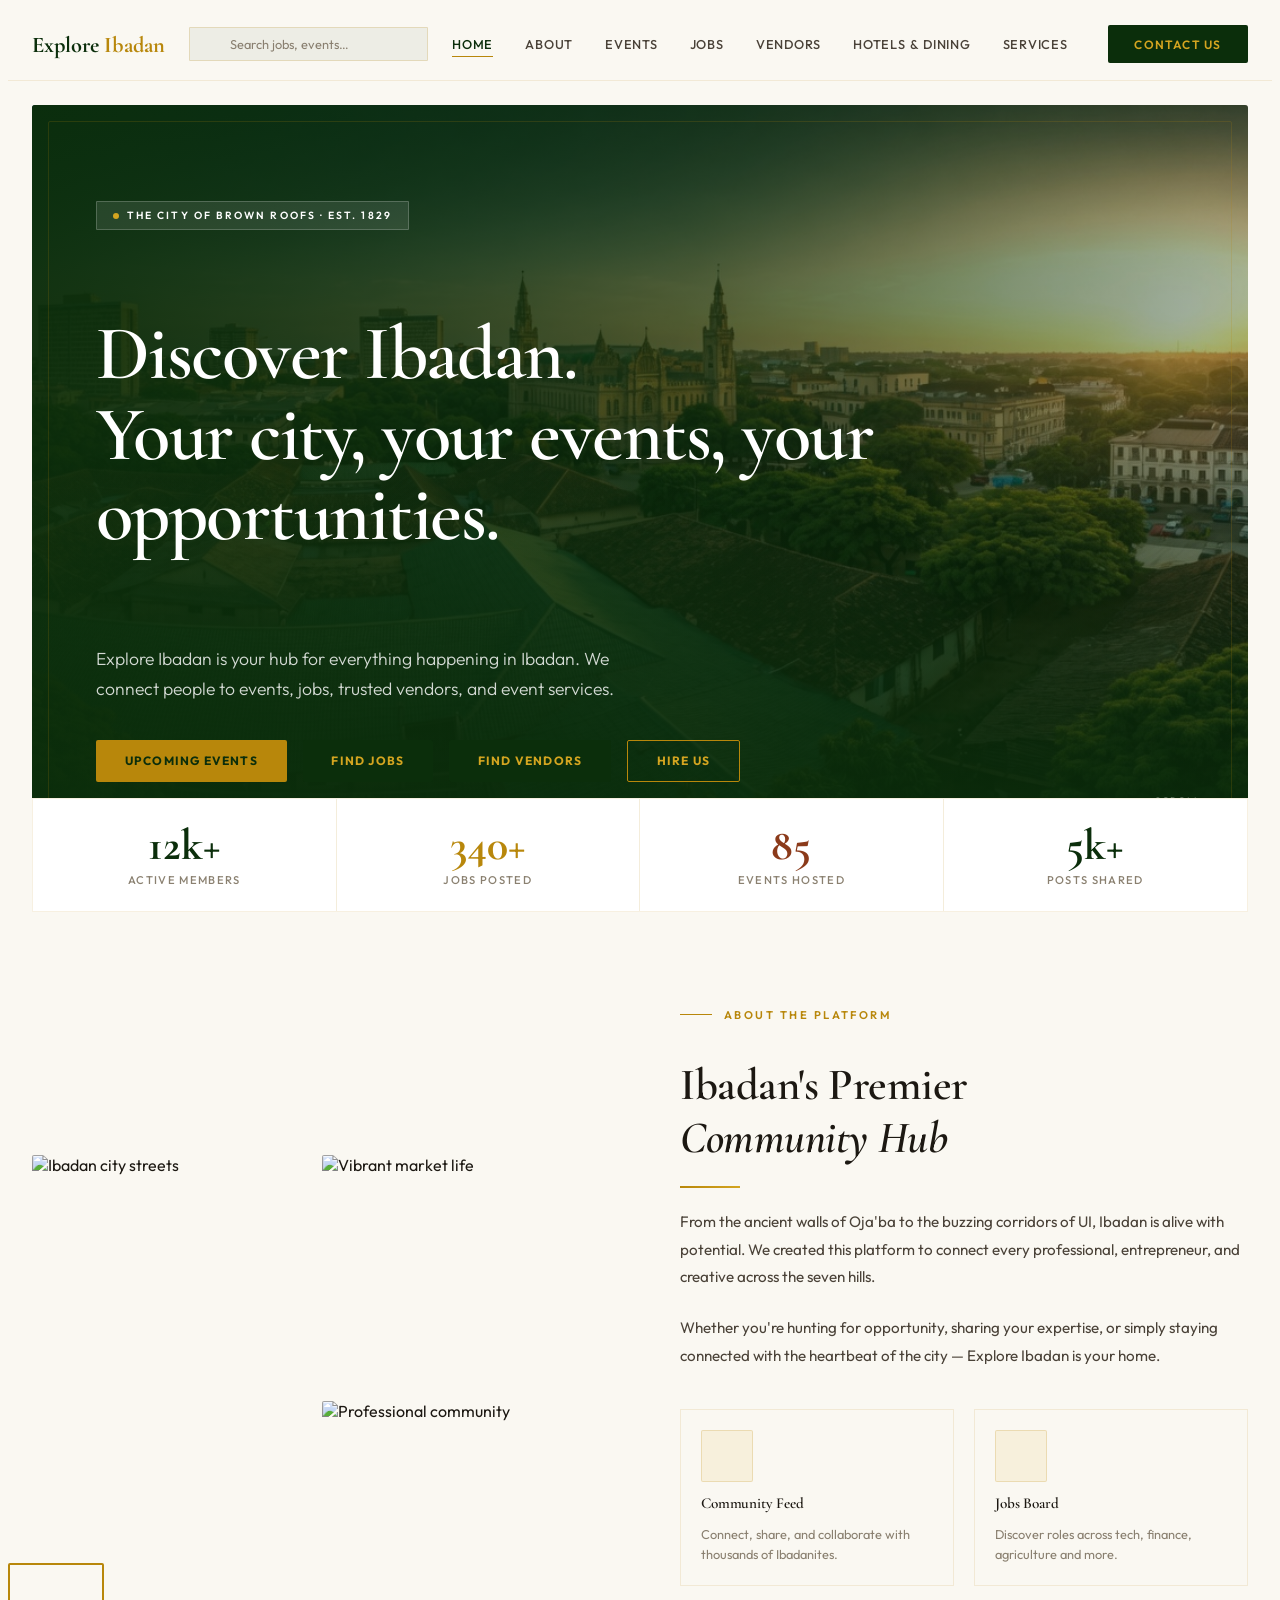
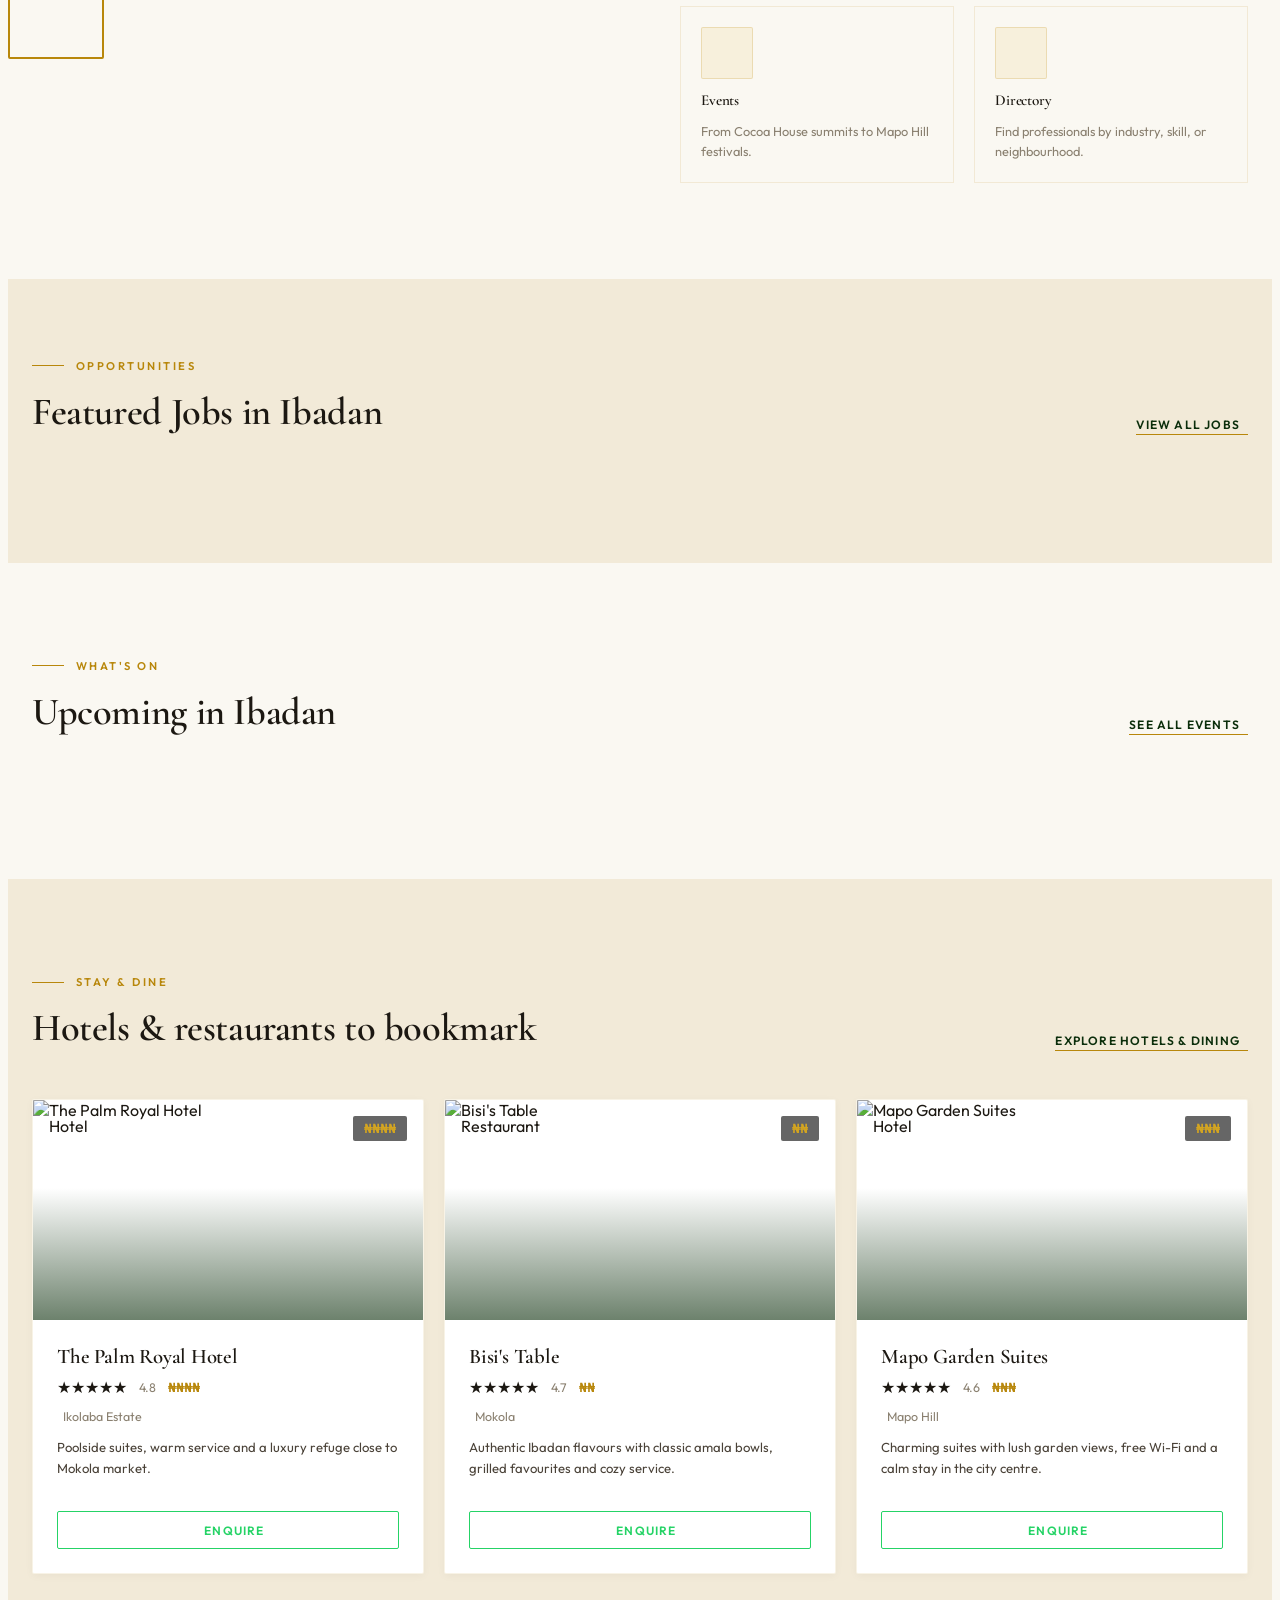
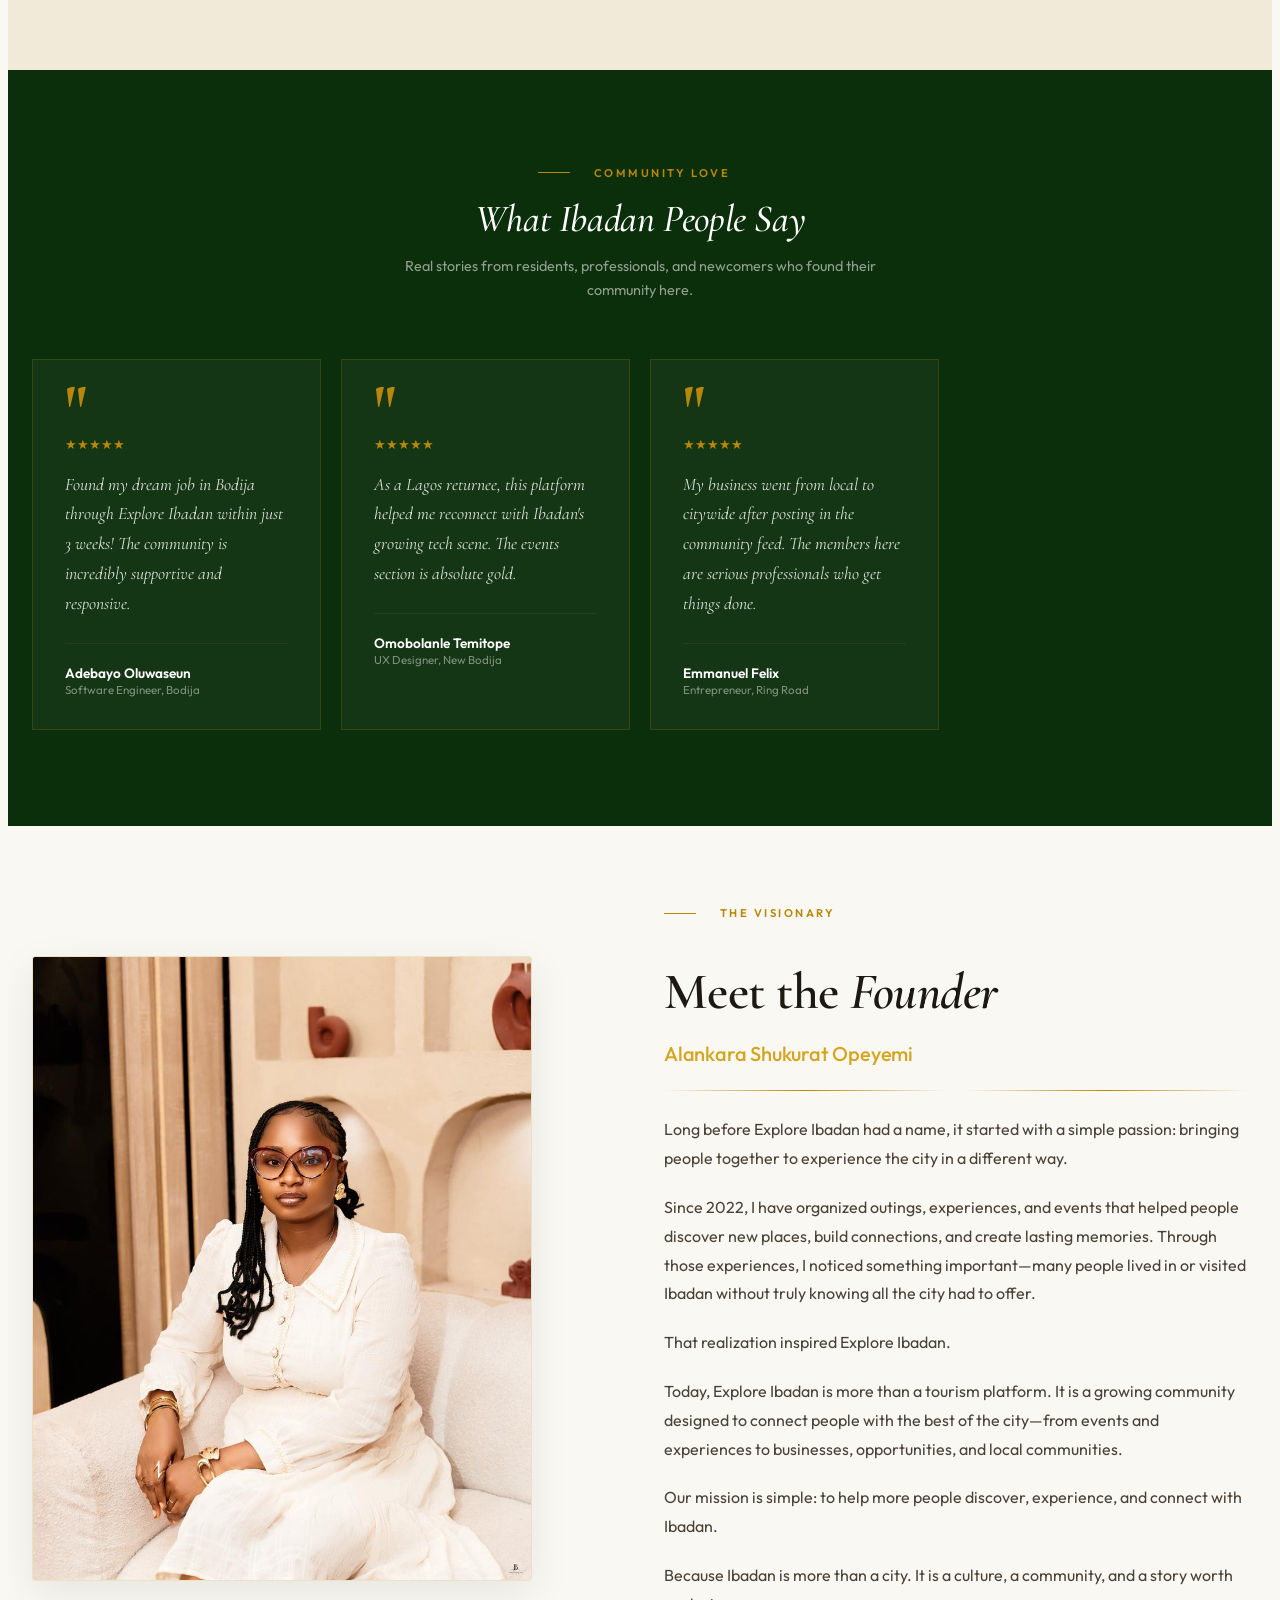
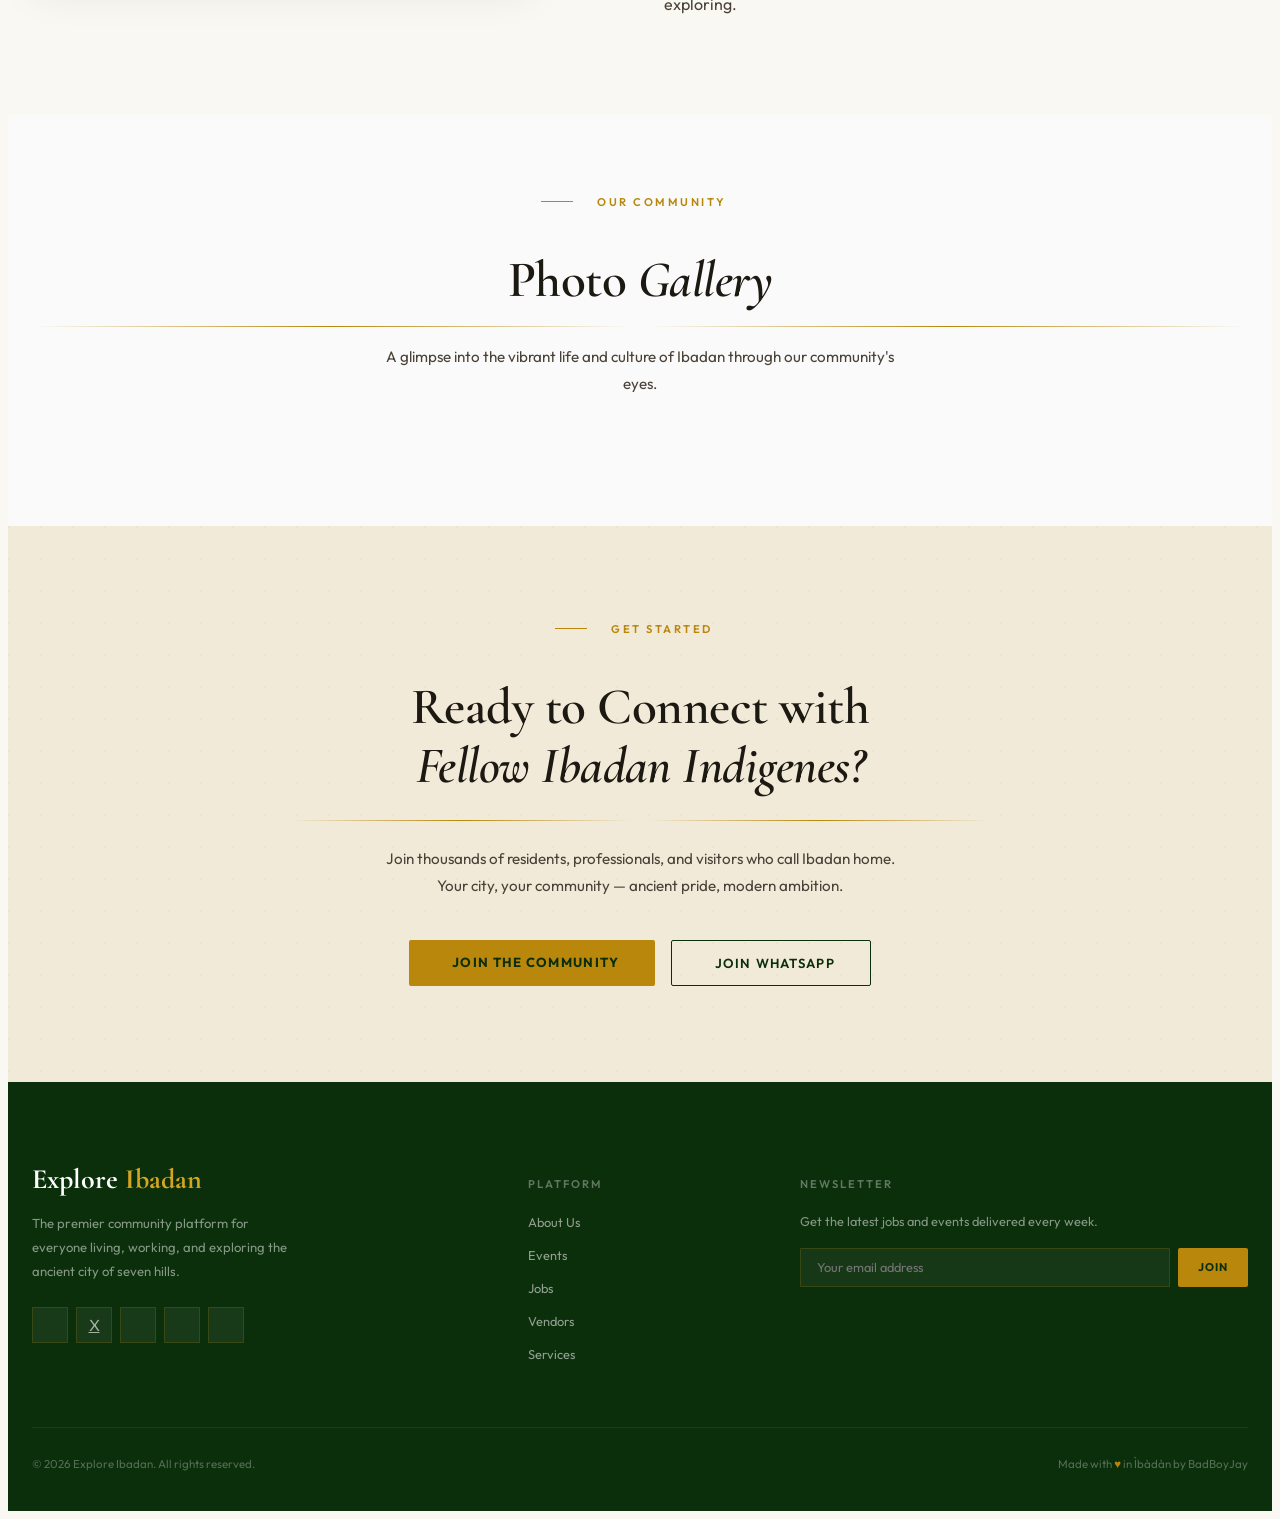
==== index.html @ 7aff21f7 "re" ====
<!DOCTYPE html>
<html lang="en">
<head>
<meta charset="utf-8"/>
<meta content="width=device-width, initial-scale=1.0" name="viewport"/>
<title>Explore Ibadan | Discover. Connect. Grow.</title>
<meta name="description" content="The premier community platform for everyone living, working, and exploring the ancient city of Ibadan.">
<meta name="theme-color" content="#0B2E0B">

<!-- Performance: DNS Prefetch & Preconnect -->
<link rel="preconnect" href="https://fonts.googleapis.com">
<link rel="preconnect" href="https://fonts.gstatic.com" crossorigin>
<link rel="dns-prefetch" href="https://images.unsplash.com">
<link rel="dns-prefetch" href="https://code.iconify.design">
<link rel="preconnect" href="https://uaokmfmvzxolvvigjjol.supabase.co">

<!-- Fonts: Optimized loading with font-display=swap -->
<link href="https://fonts.googleapis.com/css2?family=Cormorant+Garamond:ital,wght@0,300;0,400;0,500;0,600;0,700;1,300;1,400;1,500&family=Outfit:wght@300;400;500;600;700&display=swap" rel="stylesheet">

<!-- Iconify: Async loading for better performance -->
<script async src="https://code.iconify.design/3/3.1.0/iconify.min.js"></script>
<!-- Supabase + frontend scripts moved to end of body for proper loading -->

<style>
:root {
  --forest:        #0B2E0B;
  --forest-mid:    #1A5C1A;
  --forest-light:  #2D8A2D;
  --gold:          #B8870B;
  --gold-bright:   #D4A520;
  --gold-pale:     #F7F0DC;
  --ivory:         #FAF8F2;
  --parchment:     #F2EAD8;
  --charcoal:      #1C1812;
  --mid:           #4A4238;
  --muted:         #8A8070;
  --terra:         #8B3A1A;
  --terra-light:   #B44E24;
}

*, *::before, *::after { box-sizing: border-box; }
html { scroll-behavior: smooth; }

body {
  font-family: 'Outfit', sans-serif;
  background: var(--ivory);
  color: var(--charcoal);
  overflow-x: hidden;
  -webkit-font-smoothing: antialiased;
}

h1,h2,h3,h4,h5 {
  font-family: 'Cormorant Garamond', serif;
  letter-spacing: -0.01em;
}

/* ── OPTIMIZED STYLES FOR PERFORMANCE ── */
body {
  -webkit-backface-visibility: hidden;
  will-change: auto;
}

/* ── NAV ── */
#site-header {
  position: sticky;
  top: 0;
  z-index: 200;
  transition: background 0.3s ease-out, box-shadow 0.3s ease-out;
  background: rgba(250,248,242,0.92);
  backdrop-filter: blur(10px);
  border-bottom: 1px solid rgba(184,135,11,0.12);
}
#site-header.scrolled {
  background: rgba(11,46,11,0.97);
  box-shadow: 0 2px 40px rgba(0,0,0,0.25);
}
#site-header.scrolled .logo-text { color: #fff; }
#site-header.scrolled .logo-accent { color: var(--gold-bright); }
#site-header.scrolled .nav-a { color: rgba(255,255,255,0.75); }
#site-header.scrolled .nav-a:hover,
#site-header.scrolled .nav-a.active { color: var(--gold-bright); }
#site-header.scrolled .nav-a::after { background: var(--gold-bright); }
#site-header.scrolled .search-input { background: rgba(255,255,255,0.08); border-color: rgba(255,255,255,0.15); color: #fff; }
#site-header.scrolled .search-input::placeholder { color: rgba(255,255,255,0.4); }

.nav-a {
  position: relative;
  font-size: 0.8rem;
  font-weight: 500;
  letter-spacing: 0.06em;
  text-transform: uppercase;
  color: var(--mid);
  text-decoration: none;
  transition: color 0.3s;
}
.nav-a::after {
  content: '';
  position: absolute;
  bottom: -5px; left: 50%;
  width: 0; height: 1.5px;
  background: var(--gold);
  transition: width 0.3s, left 0.3s;
}
.nav-a:hover::after, .nav-a.active::after { width: 100%; left: 0; }
.nav-a:hover, .nav-a.active { color: var(--forest); }
.logo-text { font-family: 'Cormorant Garamond', serif; font-weight: 700; color: var(--forest); font-size: 1.4rem; text-decoration: none; }
.logo-accent { color: var(--gold); }

.btn-primary {
  display: inline-flex; align-items: center; gap: 0.5rem;
  background: var(--forest);
  color: var(--gold-bright);
  font-family: 'Outfit', sans-serif;
  font-size: 0.75rem; font-weight: 600;
  letter-spacing: 0.1em; text-transform: uppercase;
  padding: 0.65rem 1.6rem;
  border-radius: 2px;
  border: 1px solid transparent;
  text-decoration: none;
  transition: all 0.3s;
}
.btn-primary:hover { background: var(--gold); color: var(--forest); }

.btn-ghost {
  display: inline-flex; align-items: center; gap: 0.5rem;
  background: transparent;
  color: var(--forest);
  font-family: 'Outfit', sans-serif;
  font-size: 0.75rem; font-weight: 600;
  letter-spacing: 0.1em; text-transform: uppercase;
  padding: 0.65rem 1.6rem;
  border-radius: 2px;
  border: 1px solid var(--forest);
  text-decoration: none;
  transition: all 0.3s;
}
.btn-ghost:hover { background: var(--forest); color: var(--gold-bright); }

.btn-gold {
  display: inline-flex; align-items: center; gap: 0.5rem;
  background: var(--gold);
  color: var(--forest);
  font-family: 'Outfit', sans-serif;
  font-size: 0.75rem; font-weight: 700;
  letter-spacing: 0.1em; text-transform: uppercase;
  padding: 0.7rem 1.8rem;
  border-radius: 2px;
  border: none;
  text-decoration: none;
  transition: all 0.3s; line-height: 1.5;}
.btn-gold:hover { background: var(--gold-bright); transform: translateY(-1px); }

/* ── REVEAL - OPTIMIZED FOR GPU ACCELERATION ── */
.reveal {
  opacity: 0;
  transform: translate(0, 24px);
  transition: opacity 0.6s cubic-bezier(0.22,1,0.36,1), transform 0.6s cubic-bezier(0.22,1,0.36,1);
  will-change: opacity, transform;
}
.reveal.active { 
  opacity: 1; 
  transform: translate(0, 0); 
  will-change: auto;
}
.reveal-delay-1 { transition-delay: 0.05s; }
.reveal-delay-2 { transition-delay: 0.1s; }
.reveal-delay-3 { transition-delay: 0.15s; }
.reveal-delay-4 { transition-delay: 0.2s; }

/* ── EYEBROW ── */
.eyebrow {
  font-family: 'Outfit', sans-serif;
  font-size: 0.7rem;
  font-weight: 600;
  letter-spacing: 0.22em;
  text-transform: uppercase;
  color: var(--gold);
  display: flex; align-items: center; gap: 0.75rem;
}
.eyebrow::before {
  content: '';
  display: inline-block;
  width: 2rem; height: 1px;
  background: var(--gold);
}

/* ── GOLD RULE ── */
.gold-rule {
  display: flex; align-items: center; gap: 1rem;
  margin: 1.5rem 0;
}
.gold-rule::before, .gold-rule::after {
  content: ''; flex: 1; height: 1px;
  background: linear-gradient(to right, transparent, var(--gold), transparent);
}

/* ── SECTION DIVIDER ── */
.section-divider {
  width: 60px; height: 2px;
  background: linear-gradient(to right, var(--gold), var(--gold-bright));
  margin: 1.25rem 0;
}

/* ── CARDS - OPTIMIZED ── */
.card {
  background: #fff;
  border: 1px solid rgba(184,135,11,0.1);
  border-radius: 2px;
  overflow: hidden;
  transition: box-shadow 0.3s ease-out, border-color 0.3s ease-out;
  box-shadow: 0 2px 8px rgba(0,0,0,0.04);
  will-change: box-shadow, border-color;
}
.card:hover {
  box-shadow: 0 12px 32px rgba(0,0,0,0.08);
  border-color: var(--gold);
}
.card:hover .card-img img { transform: scale(1.04); }

.card-img { overflow: hidden; }
.card-img img { 
  transition: transform 0.4s cubic-bezier(0.22,1,0.36,1);
  will-change: transform;
}

/* ── STAT PILL ── */
.stat-pill {
  display: flex; flex-direction: column; align-items: center;
  padding: 1.5rem 2rem;
  border-right: 1px solid rgba(184,135,11,0.15);
}
.stat-pill:last-child { border-right: none; }
.stat-number {
  font-family: 'Cormorant Garamond', serif;
  font-size: 2.75rem; font-weight: 700;
  color: var(--forest);
  line-height: 1;
}
.stat-label {
  font-size: 0.7rem; font-weight: 500;
  letter-spacing: 0.12em; text-transform: uppercase;
  color: var(--muted);
  margin-top: 0.35rem;
}

/* ── HERO ── */
.hero-badge {
  display: inline-flex; align-items: center; gap: 0.5rem;
  background: rgba(255,255,255,0.1);
  backdrop-filter: blur(12px);
  border: 1px solid rgba(255,255,255,0.2);
  padding: 0.45rem 1rem;
  border-radius: 1px;
  font-size: 0.65rem;
  font-weight: 600;
  letter-spacing: 0.2em;
  text-transform: uppercase;
  color: #fff;
}

/* ── HERO TITLE - OPTIMIZED ── */
@keyframes heroIn {
  from { opacity: 0; transform: translate(0, 16px); }
  to { opacity: 1; transform: translate(0, 0); }
}
.hero-title {
  font-family: 'Cormorant Garamond', serif;
  font-size: clamp(2.2rem, 6vw, 6.5rem);
  font-weight: 600;
  color: #fff;
  line-height: 1.05;
  letter-spacing: -0.02em;
  animation: heroIn 0.7s cubic-bezier(0.22,1,0.36,1) 0.2s both;
  will-change: opacity, transform;
}
.hero-sub {
  font-family: 'Outfit', sans-serif;
  font-size: clamp(0.9rem, 1.8vw, 1.1rem);
  color: rgba(255,255,255,0.82);
  line-height: 1.7;
  font-weight: 300;
  max-width: 520px;
  animation: heroIn 0.7s cubic-bezier(0.22,1,0.36,1) 0.35s both;
  will-change: opacity, transform;
}

/* ── NAV SCROLL INDICATOR ── */
@keyframes scrollBounce {
  0%, 100% { transform: translateY(0); opacity: 1; }
  50% { transform: translateY(6px); opacity: 0.5; }
}
.scroll-cue { animation: scrollBounce 2s ease-in-out infinite; }

/* ── MOBILE NAV ── */
.mobile-nav-bar {
  position: fixed; bottom: 0; left: 0; right: 0;
  background: rgba(11,46,11,0.97);
  backdrop-filter: blur(20px);
  border-top: 1px solid rgba(184,135,11,0.2);
  z-index: 200;
  display: flex;
  justify-content: space-around;
  padding: 0.6rem 0.5rem;
  padding-bottom: calc(0.6rem + env(safe-area-inset-bottom));
}
.mobile-nav-item {
  display: flex; flex-direction: column; align-items: center; gap: 2px;
  color: rgba(255,255,255,0.5);
  font-size: 0.6rem; font-weight: 500;
  letter-spacing: 0.05em;
  text-transform: uppercase;
  text-decoration: none;
  transition: color 0.2s;
  min-width: 48px;
}
.mobile-nav-item.active, .mobile-nav-item:hover { color: var(--gold-bright); }
.mobile-nav-item .iconify { font-size: 1.3rem; }

/* ── FEATURE GRID ── */
.feature-icon-wrap {
  width: 52px; height: 52px;
  background: var(--gold-pale);
  border: 1px solid rgba(184,135,11,0.2);
  border-radius: 2px;
  display: flex; align-items: center; justify-content: center;
  color: var(--gold);
  font-size: 1.4rem;
  transition: all 0.3s;
}
.feature-card:hover .feature-icon-wrap {
  background: var(--forest);
  color: var(--gold-bright);
  border-color: var(--forest);
}

/* ── TESTIMONIAL ── */
.testimonial-quote {
  font-family: 'Cormorant Garamond', serif;
  font-size: 4.5rem; line-height: 0.5;
  color: var(--gold);
  margin-bottom: 0.5rem;
  font-weight: 700;
  display: block;
}

/* ── JOB TAG ── */
.job-tag {
  font-size: 0.65rem; font-weight: 600;
  letter-spacing: 0.1em; text-transform: uppercase;
  padding: 0.25rem 0.7rem;
  border: 1px solid rgba(184,135,11,0.3);
  border-radius: 1px;
  color: var(--gold);
  background: var(--gold-pale);
}

/* ── CTA SECTION ── */
.cta-pattern {
  background-image:
    radial-gradient(circle at 1px 1px, rgba(212,165,32,0.15) 1px, transparent 0);
  background-size: 32px 32px;
}

/* ── FOOTER ── */
.footer-bg { background: var(--forest); }
.footer-link { color: rgba(255,255,255,0.55); font-size: 0.8rem; text-decoration: none; transition: color 0.2s; }
.footer-link:hover { color: var(--gold-bright); }

/* ── EVENT DATE BOX ── */
.event-date-box {
  position: absolute; top: 0.75rem; left: 0.75rem;
  background: var(--forest);
  color: #fff;
  padding: 0.4rem 0.75rem;
  text-align: center;
  border-radius: 1px;
  min-width: 50px;
}
.event-date-box .day {
  font-family: 'Cormorant Garamond', serif;
  font-size: 1.6rem; font-weight: 700;
  line-height: 1;
  color: var(--gold-bright);
}
.event-date-box .month {
  font-size: 0.6rem; font-weight: 600;
  letter-spacing: 0.15em; text-transform: uppercase;
  color: rgba(255,255,255,0.7);
}

/* ── HOVER OVERLAY ── */
.img-overlay {
  position: absolute; inset: 0;
  background: linear-gradient(to top, rgba(11,46,11,0.7) 0%, transparent 60%);
  opacity: 0;
  transition: opacity 0.4s;
}
.card:hover .img-overlay { opacity: 1; }

/* ── MOBILE MENU ── */
/* ── MOBILE MENU - OPTIMIZED ── */
#mobile-menu {
  position: fixed;
  top: 0;
  left: 0;
  width: 100%;
  height: 100%;
  min-height: 100vh;
  background: var(--forest);
  z-index: 300;
  transform: translateX(-100%);
  transition: transform 0.4s cubic-bezier(0.22, 1, 0.36, 1);
  display: flex;
  flex-direction: column;
  justify-content: flex-start;
  padding: 3rem 2.5rem 6rem 2.5rem;
  box-sizing: border-box;
  overflow-y: auto;
  -webkit-overflow-scrolling: touch;
}
#mobile-menu.open { transform: translateX(0); }
.mobile-menu-link {
  font-family: 'Cormorant Garamond', serif;
  font-size: 2.5rem; font-weight: 500;
  color: rgba(255,255,255,0.75);
  text-decoration: none;
  display: block;
  padding: 0.5rem 0;
  border-bottom: 1px solid rgba(184,135,11,0.1);
  transition: color 0.2s, padding-left 0.3s; line-height: 1.5;}
.mobile-menu-link:hover, .mobile-menu-link.active { color: var(--gold-bright); padding-left: 0.75rem; }

/* ── SEARCH ── */
.search-input {
  background: rgba(11,46,11,0.05);
  border: 1px solid rgba(184,135,11,0.2);
  border-radius: 1px;
  padding: 0.5rem 1rem 0.5rem 2.5rem;
  font-size: 0.8rem;
  font-family: 'Outfit', sans-serif;
  color: var(--charcoal);
  width: 100%;
  transition: all 0.3s;
  outline: none;
}
.search-input:focus { border-color: var(--gold); box-shadow: 0 0 0 3px rgba(184,135,11,0.08); }
.search-input::placeholder { color: var(--muted); }
</style>

<style id="global-responsive-fixes">
/* GLOBAL RESPONSIVE FIXES */
img { max-width: 100%; height: auto; }

/* Hero mobile fix */
.hero-wrapper { position:relative; width:100%; min-height:clamp(600px,78vh,820px); overflow:hidden; border-radius:3px; }
.hero-content { position:relative; z-index:10; height:100%; min-height:clamp(600px,78vh,820px); display:flex; flex-direction:column; justify-content:flex-end; padding:clamp(2rem,5vw,4.5rem); padding-top:6rem; }

@media (max-width: 768px) {
  /* Hero: let it grow with content */
  .hero-wrapper { min-height: auto !important; height: auto !important; overflow: visible !important; }
  .hero-content { min-height: auto !important; height: auto !important; padding: 2rem 1.5rem 4rem !important; padding-top: 5rem !important; }
  .hero-title { font-size: clamp(2rem, 8vw, 3rem) !important; }
  .hero-sub { font-size: 0.9rem !important; margin-bottom: 1.5rem !important; }
  .hero-badge { font-size: 0.55rem !important; padding: 0.35rem 0.75rem !important; }
  .scroll-cue { display: none !important; }

  /* Fix Stats Bar */
  .stat-pill { padding: 1rem !important; }
  .stat-number { font-size: 2rem !important; }
  .reveal[style*="grid-template-columns:repeat(4,1fr)"] { grid-template-columns: 1fr 1fr !important; gap: 1rem !important; }
  /* Fix Mosaic */
  .features-grid > div > div[style*="height:480px"] { height: auto !important; }
  .features-grid { grid-template-columns: 1fr !important; gap: 2.5rem !important; }
  /* Fix Footer Grid */
  footer > div > div:first-child { grid-template-columns: 1fr !important; gap: 2rem !important; }
  footer > div > div:first-child > div { grid-column: 1 / -1 !important; }
  /* Fix Founder Bio */
  .reveal[style*="flex-wrap:wrap"] > div { min-width: 100% !important; }
  /* Fix feature cards grid */
  div[style*="grid-template-columns:1fr 1fr"] { grid-template-columns: 1fr !important; }
  /* Fix CTA buttons */
  .btn-gold, .btn-primary { font-size: 0.7rem !important; padding: 0.6rem 1.2rem !important; }
  /* Fix Hotels grid */
  #home-hr-container { grid-template-columns: 1fr !important; }
}
@media (max-width: 480px) {
  .hero-title { font-size: 1.9rem !important; line-height: 1.15 !important; }
  .reveal[style*="grid-template-columns:repeat(4,1fr)"] { grid-template-columns: 1fr !important; }
}
</style>
</head>

<body>

<!-- ═══════ MOBILE FULL-SCREEN MENU ═══════ -->
<div id="mobile-menu">
  <div style="display:flex;justify-content:space-between;align-items:center;margin-bottom:1.5rem;width:100%;">
    <span style="font-family:'Cormorant Garamond',serif;font-size:2.1rem;font-weight:700;color:#fff;line-height:1;">Explore <span style="color:var(--gold-bright)">Ibadan</span></span>
    <button id="menu-close" style="background:rgba(255,255,255,0.92);border:none;color:var(--forest);font-size:1.6rem;cursor:pointer;padding:0.15rem 0.5rem;border-radius:6px;line-height:1;display:flex;align-items:center;justify-content:center;">✕</button>
  </div>


<a href="index.html" class="mobile-menu-link active">Home</a>
  <a href="about.html" class="mobile-menu-link">About Us</a>
  <a href="events.html" class="mobile-menu-link">Events</a>
  <a href="jobs.html" class="mobile-menu-link">Jobs</a>
  <a href="vendors.html" class="mobile-menu-link">Vendors</a>
  <a href="hotels-restaurants.html" class="mobile-menu-link">Hotels & Dining</a>
  <a href="services.html" class="mobile-menu-link">Services</a>
  <a href="contact.html" class="btn-gold" style="margin-top:1.5rem;align-self:flex-start;">Contact Us</a>

</div>

<!-- ═══════ HEADER ═══════ -->
<header id="site-header">
  <div style="max-width:1280px;margin:0 auto;padding:0 1.5rem;height:72px;display:flex;align-items:center;justify-content:space-between;gap:1.5rem;">

    <!-- Logo -->
    <a href="index.html" class="logo-text" style="flex-shrink:0;">
      Explore <span class="logo-accent">Ibadan</span>
    </a>

    <!-- Search (desktop) -->
    <div style="flex:1;max-width:300px;display:none;position:relative;" class="desktop-search">
      <span class="iconify" data-icon="solar:minimalistic-magnifer-linear" style="position:absolute;left:0.75rem;top:50%;transform:translateY(-50%);color:var(--muted);font-size:0.95rem;"></span>
      <input type="text" placeholder="Search jobs, events…" class="search-input">
    </div>

    <!-- Desktop Nav -->
    <nav style="display:none;align-items:center;gap:2rem;" class="desktop-nav">
      <a href="index.html" class="nav-a active">Home</a>
      <a href="about.html" class="nav-a">About</a>
      <a href="events.html" class="nav-a">Events</a>
      <a href="jobs.html" class="nav-a">Jobs</a>
      <a href="vendors.html" class="nav-a">Vendors</a>
      <a href="hotels-restaurants.html" class="nav-a">Hotels & Dining</a>
      <a href="services.html" class="nav-a">Services</a>
      <a href="contact.html" class="btn-primary" style="margin-left:0.5rem;">Contact Us</a>
    </nav>

    <!-- Hamburger -->
    <button id="menu-open" style="background:var(--forest);border:none;color:#fff;cursor:pointer;padding:0.5rem;border-radius:4px;" class="hamburger-btn">
      <span class="iconify" data-icon="solar:hamburger-menu-linear" style="font-size:1.6rem;"></span>
    </button>
  </div>
</header>

<!-- ═══════ MAIN ═══════ -->
<main style="padding-bottom:5rem;">

<!-- ── HERO ── -->
<section style="padding:1.5rem 1.5rem 0;max-width:1280px;margin:0 auto;">
  <div class="hero-wrapper" style="position:relative;width:100%;min-height:clamp(600px,78vh,820px);height:auto;overflow:hidden;border-radius:3px;">
    <!-- BG Image: Optimized for performance -->
    <img src="./new%20hero.jpg"
         alt="Ibadan cityscape aerial view from Mapo Hall"
         style="position:absolute;inset:0;width:100%;height:100%;object-fit:cover;object-position:center;"
         loading="eager"
         decoding="async"
         fetchpriority="high">
    <!-- Cinematic overlays -->
    <div style="position:absolute;inset:0;background:linear-gradient(105deg,rgba(11,46,11,0.96) 0%,rgba(11,46,11,0.72) 50%,rgba(11,46,11,0.25) 100%);"></div>
    <div style="position:absolute;inset:0;background:linear-gradient(to top,rgba(11,46,11,0.9) 0%,transparent 55%);"></div>

    <!-- Gold frame accent -->
    <div style="position:absolute;inset:1rem;border:1px solid rgba(184,135,11,0.18);pointer-events:none;border-radius:2px;"></div>

    <!-- Hero Content -->
    <div class="hero-content" style="position:relative;z-index:10;height:100%;min-height:clamp(600px,78vh,820px);display:flex;flex-direction:column;justify-content:flex-end;padding:clamp(2rem,5vw,4.5rem);padding-top:6rem;">
      <!-- Badge -->
      <div style="margin-bottom:1.25rem;animation:heroIn 0.9s cubic-bezier(0.22,1,0.36,1) 0.1s both;">
        <span class="hero-badge">
          <span style="width:6px;height:6px;border-radius:50%;background:var(--gold-bright);animation:pulse 2s infinite;"></span>
          The City of Brown Roofs · Est. 1829
        </span>
      </div>

      <h1 class="hero-title">Discover Ibadan.<br>Your city, your events, your opportunities.</h1>

      <p class="hero-sub" style="margin:1.5rem 0 2.25rem;">
        Explore Ibadan is your hub for everything happening in Ibadan. We connect people to events, jobs, trusted vendors, and event services.
      </p>

      <div style="display:flex;gap:1rem;flex-wrap:wrap;animation:heroIn 1s cubic-bezier(0.22,1,0.36,1) 0.7s both;">
        <a href="events.html" class="btn-gold">Upcoming Events</a>
        <a href="jobs.html" class="btn-gold" style="background:var(--forest);color:var(--gold-bright);">Find Jobs</a>
        <a href="vendors.html" class="btn-gold" style="background:var(--forest);color:var(--gold-bright);">Find Vendors</a>
        <a href="contact.html" class="btn-gold" style="background:transparent;border:1px solid var(--gold);color:var(--gold-bright);">Hire Us</a>
      </div>

      <!-- Scroll cue -->
      <div class="scroll-cue" style="position:absolute;bottom:2.5rem;right:3rem;display:flex;flex-direction:column;align-items:center;gap:0.4rem;color:rgba(255,255,255,0.4);font-size:0.6rem;letter-spacing:0.15em;text-transform:uppercase;">
        <span class="iconify" data-icon="solar:arrow-down-linear" style="font-size:1rem;"></span>
        Scroll
      </div>
    </div>
  </div>
</section>


<!-- ── STATS BAR ── -->
<section style="max-width:1280px;margin:0 auto;padding:0 1.5rem;">
  <div class="reveal" style="background:#fff;border:1px solid rgba(184,135,11,0.12);margin-top:-3rem;position:relative;z-index:10;display:grid;grid-template-columns:repeat(4,1fr);">
    <div class="stat-pill">
      <span class="stat-number">12k+</span>
      <span class="stat-label">Active Members</span>
    </div>
    <div class="stat-pill">
      <span class="stat-number" style="color:var(--gold);">340+</span>
      <span class="stat-label">Jobs Posted</span>
    </div>
    <div class="stat-pill">
      <span class="stat-number" style="color:var(--terra);">85</span>
      <span class="stat-label">Events Hosted</span>
    </div>
    <div class="stat-pill">
      <span class="stat-number">5k+</span>
      <span class="stat-label">Posts Shared</span>
    </div>
  </div>
</section>


<!-- ── ABOUT / FEATURES ── -->
<section style="padding:6rem 1.5rem;max-width:1280px;margin:0 auto;">
  <div style="display:grid;grid-template-columns:1fr 1fr;gap:5rem;align-items:center;" class="features-grid">

    <!-- Left: Image mosaic -->
    <div class="reveal" style="position:relative;display:grid;grid-template-columns:1fr 1fr;gap:0.75rem;height:480px;">
      <div style="grid-row:span 2;overflow:hidden;border-radius:2px;">
        <img loading="lazy" 
             src="https://images.unsplash.com/photo-1516450360452-9312f5e86fc7?w=500&q=80&auto=format&fit=crop"
             srcset="https://images.unsplash.com/photo-1516450360452-9312f5e86fc7?w=300&q=80&auto=format&fit=crop 300w,
                     https://images.unsplash.com/photo-1516450360452-9312f5e86fc7?w=500&q=80&auto=format&fit=crop 500w,
                     https://images.unsplash.com/photo-1516450360452-9312f5e86fc7?w=800&q=80&auto=format&fit=crop 800w"
             sizes="(max-width: 768px) 100vw, 400px"
             alt="Ibadan city streets" 
             style="width:100%;height:100%;object-fit:cover;"
             decoding="async">
      </div>
      <div style="overflow:hidden;border-radius:2px;">
        <img loading="lazy" 
             src="https://images.unsplash.com/photo-1573164713714-d95e436ab8d6?w=400&q=80&auto=format&fit=crop"
             srcset="https://images.unsplash.com/photo-1573164713714-d95e436ab8d6?w=250&q=80&auto=format&fit=crop 250w,
                     https://images.unsplash.com/photo-1573164713714-d95e436ab8d6?w=400&q=80&auto=format&fit=crop 400w,
                     https://images.unsplash.com/photo-1573164713714-d95e436ab8d6?w=600&q=80&auto=format&fit=crop 600w"
             sizes="(max-width: 768px) 100vw, 200px"
             alt="Vibrant market life" 
             style="width:100%;height:100%;object-fit:cover;"
             decoding="async">
      </div>
      <div style="overflow:hidden;border-radius:2px;">
        <img loading="lazy" 
             src="https://images.unsplash.com/photo-1533900298318-6b8da08a523e?w=400&q=80&auto=format&fit=crop"
             srcset="https://images.unsplash.com/photo-1533900298318-6b8da08a523e?w=250&q=80&auto=format&fit=crop 250w,
                     https://images.unsplash.com/photo-1533900298318-6b8da08a523e?w=400&q=80&auto=format&fit=crop 400w,
                     https://images.unsplash.com/photo-1533900298318-6b8da08a523e?w=600&q=80&auto=format&fit=crop 600w"
             sizes="(max-width: 768px) 100vw, 200px"
             alt="Professional community" 
             style="width:100%;height:100%;object-fit:cover;"
             decoding="async">
      </div>
      <!-- Decorative gold box -->
      <div style="position:absolute;bottom:-1.5rem;left:-1.5rem;width:6rem;height:6rem;border:2px solid var(--gold);border-radius:2px;z-index:-1;"></div>
    </div>

    <!-- Right: Text -->
    <div class="reveal reveal-delay-2">
      <span class="eyebrow" style="margin-bottom:1.25rem;">About the Platform</span>
      <h2 style="font-size:clamp(2rem,3.5vw,3rem);font-weight:600;color:var(--charcoal);line-height:1.2;margin-bottom:0;">
        Ibadan's Premier<br><em>Community Hub</em>
      </h2>
      <div class="section-divider"></div>
      <p style="color:var(--mid);line-height:1.8;font-size:0.95rem;margin-bottom:1.5rem;">
        From the ancient walls of Oja'ba to the buzzing corridors of UI, Ibadan is alive with potential. We created this platform to connect every professional, entrepreneur, and creative across the seven hills.
      </p>
      <p style="color:var(--mid);line-height:1.8;font-size:0.95rem;margin-bottom:2.5rem;">
        Whether you're hunting for opportunity, sharing your expertise, or simply staying connected with the heartbeat of the city — Explore Ibadan is your home.
      </p>

      <div style="display:grid;grid-template-columns:1fr 1fr;gap:1.25rem;">
        <div class="feature-card" style="display:flex;flex-direction:column;gap:0.75rem;padding:1.25rem;border:1px solid rgba(184,135,11,0.12);transition:border-color 0.3s;" onmouseover="this.style.borderColor='var(--gold)'" onmouseout="this.style.borderColor='rgba(184,135,11,0.12)'">
          <div class="feature-icon-wrap">
            <span class="iconify" data-icon="solar:users-group-rounded-bold"></span>
          </div>
          <h5 style="font-size:0.95rem;font-weight:600;color:var(--charcoal);margin:0;">Community Feed</h5>
          <p style="font-size:0.8rem;color:var(--muted);line-height:1.6;margin:0;">Connect, share, and collaborate with thousands of Ibadanites.</p>
        </div>
        <div class="feature-card" style="display:flex;flex-direction:column;gap:0.75rem;padding:1.25rem;border:1px solid rgba(184,135,11,0.12);transition:border-color 0.3s;" onmouseover="this.style.borderColor='var(--gold)'" onmouseout="this.style.borderColor='rgba(184,135,11,0.12)'">
          <div class="feature-icon-wrap">
            <span class="iconify" data-icon="solar:case-minimalistic-bold"></span>
          </div>
          <h5 style="font-size:0.95rem;font-weight:600;color:var(--charcoal);margin:0;">Jobs Board</h5>
          <p style="font-size:0.8rem;color:var(--muted);line-height:1.6;margin:0;">Discover roles across tech, finance, agriculture and more.</p>
        </div>
        <div class="feature-card" style="display:flex;flex-direction:column;gap:0.75rem;padding:1.25rem;border:1px solid rgba(184,135,11,0.12);transition:border-color 0.3s;" onmouseover="this.style.borderColor='var(--gold)'" onmouseout="this.style.borderColor='rgba(184,135,11,0.12)'">
          <div class="feature-icon-wrap">
            <span class="iconify" data-icon="solar:calendar-date-bold"></span>
          </div>
          <h5 style="font-size:0.95rem;font-weight:600;color:var(--charcoal);margin:0;">Events</h5>
          <p style="font-size:0.8rem;color:var(--muted);line-height:1.6;margin:0;">From Cocoa House summits to Mapo Hill festivals.</p>
        </div>
        <div class="feature-card" style="display:flex;flex-direction:column;gap:0.75rem;padding:1.25rem;border:1px solid rgba(184,135,11,0.12);transition:border-color 0.3s;" onmouseover="this.style.borderColor='var(--gold)'" onmouseout="this.style.borderColor='rgba(184,135,11,0.12)'">
          <div class="feature-icon-wrap">
            <span class="iconify" data-icon="solar:user-id-bold"></span>
          </div>
          <h5 style="font-size:0.95rem;font-weight:600;color:var(--charcoal);margin:0;">Directory</h5>
          <p style="font-size:0.8rem;color:var(--muted);line-height:1.6;margin:0;">Find professionals by industry, skill, or neighbourhood.</p>
        </div>
      </div>
    </div>
  </div>
</section>


<!-- ── FEATURED JOBS ── -->
<section style="padding:5rem 1.5rem;background:var(--parchment);">
  <div style="max-width:1280px;margin:0 auto;">

    <div class="reveal" style="display:flex;justify-content:space-between;align-items:flex-end;margin-bottom:3rem;flex-wrap:wrap;gap:1rem;">
      <div>
        <span class="eyebrow" style="margin-bottom:1rem;">Opportunities</span>
        <h2 style="font-size:clamp(1.8rem,3vw,2.75rem);font-weight:600;color:var(--charcoal);margin:0;line-height:1.2;">Featured Jobs in Ibadan</h2>
      </div>
      <a href="jobs.html" style="display:inline-flex;align-items:center;gap:0.5rem;font-size:0.75rem;font-weight:600;letter-spacing:0.1em;text-transform:uppercase;color:var(--forest);text-decoration:none;border-bottom:1px solid var(--gold);padding-bottom:2px;transition:all 0.2s;" onmouseover="this.style.color='var(--gold)'" onmouseout="this.style.color='var(--forest)'">
        View All Jobs <span class="iconify" data-icon="solar:arrow-right-linear"></span>
      </a>
    </div>

    <div id="home-jobs-container" style="display:grid;grid-template-columns:repeat(auto-fill,minmax(280px,1fr));gap:1.25rem;">
      <!-- Dynamic Jobs will load here -->
    </div>
  </div>
</section>


<!-- ── UPCOMING EVENTS ── -->
<section style="padding:6rem 1.5rem;max-width:1280px;margin:0 auto;">
  <div class="reveal" style="display:flex;justify-content:space-between;align-items:flex-end;margin-bottom:3rem;flex-wrap:wrap;gap:1rem;">
    <div>
      <span class="eyebrow" style="margin-bottom:1rem;">What's On</span>
      <h2 style="font-size:clamp(1.8rem,3vw,2.75rem);font-weight:600;color:var(--charcoal);margin:0;line-height:1.2;">Upcoming in Ibadan</h2>
    </div>
    <a href="events.html" style="display:inline-flex;align-items:center;gap:0.5rem;font-size:0.75rem;font-weight:600;letter-spacing:0.1em;text-transform:uppercase;color:var(--forest);text-decoration:none;border-bottom:1px solid var(--gold);padding-bottom:2px;" onmouseover="this.style.color='var(--gold)'" onmouseout="this.style.color='var(--forest)'">
      See All Events <span class="iconify" data-icon="solar:arrow-right-linear"></span>
    </a>
  </div>

  <div id="home-events-container" style="display:grid;grid-template-columns:repeat(auto-fill,minmax(280px,1fr));gap:1.25rem;">
    <!-- Dynamic Events will load here -->
  </div>
</section>


<!-- ── STAY & DINE HIGHLIGHTS ── -->
<section style="padding:6rem 1.5rem;background:var(--parchment);">
  <div style="max-width:1280px;margin:0 auto;">
    <div class="reveal" style="display:flex;justify-content:space-between;align-items:flex-end;margin-bottom:3rem;flex-wrap:wrap;gap:1rem;">
      <div>
        <span class="eyebrow" style="margin-bottom:1rem;">Stay & Dine</span>
        <h2 style="font-size:clamp(1.8rem,3vw,2.75rem);font-weight:600;color:var(--charcoal);margin:0;line-height:1.2;">Hotels & restaurants to bookmark</h2>
      </div>
      <a href="hotels-restaurants.html" style="display:inline-flex;align-items:center;gap:0.5rem;font-size:0.75rem;font-weight:600;letter-spacing:0.1em;text-transform:uppercase;color:var(--forest);text-decoration:none;border-bottom:1px solid var(--gold);padding-bottom:2px;" onmouseover="this.style.color='var(--gold)'" onmouseout="this.style.color='var(--forest)'">
        Explore Hotels & Dining <span class="iconify" data-icon="solar:arrow-right-linear"></span>
      </a>
    </div>

    <div id="home-hr-container" class="reveal" style="display:grid;grid-template-columns:repeat(3,1fr);gap:1.25rem;align-items:stretch;">
      <!-- Dynamic Hotels & Restaurants will load here -->
    </div>
  </div>
</section>


<!-- ── TESTIMONIALS ── -->
<section style="padding:6rem 1.5rem;background:var(--forest);">
  <div style="max-width:1280px;margin:0 auto;">
    <div class="reveal" style="text-align:center;margin-bottom:3.5rem;">
      <span class="eyebrow" style="color:var(--gold);justify-content:center;margin-bottom:1rem;">
        <span style="background:var(--gold);"></span>
        Community Love
        <span style="background:var(--gold);"></span>
      </span>
      <h2 style="font-size:clamp(1.8rem,3vw,2.75rem);font-weight:500;color:#fff;margin:0 0 0.75rem;font-style:italic;">What Ibadan People Say</h2>
      <p style="color:rgba(255,255,255,0.55);font-size:0.9rem;max-width:500px;margin:0 auto;line-height:1.7;">Real stories from residents, professionals, and newcomers who found their community here.</p>
    </div>

    <div style="display:grid;grid-template-columns:repeat(auto-fill,minmax(280px,1fr));gap:1.25rem;">

      <div class="reveal" style="background:rgba(255,255,255,0.04);border:1px solid rgba(184,135,11,0.2);padding:2rem;transition:border-color 0.3s;" onmouseover="this.style.borderColor='var(--gold)'" onmouseout="this.style.borderColor='rgba(184,135,11,0.2)'">
        <span class="testimonial-quote">"</span>
        <div style="color:var(--gold);font-size:0.8rem;margin-bottom:1rem;">★★★★★</div>
        <p style="font-family:'Cormorant Garamond',serif;font-size:1.1rem;font-weight:400;font-style:italic;color:rgba(255,255,255,0.85);line-height:1.7;margin-bottom:1.5rem;">Found my dream job in Bodija through Explore Ibadan within just 3 weeks! The community is incredibly supportive and responsive.</p>
        <div style="display:flex;align-items:center;gap:0.75rem;padding-top:1.25rem;border-top:1px solid rgba(184,135,11,0.1);">
          <div>
            <div style="font-weight:600;color:#fff;font-size:0.85rem;">Adebayo Oluwaseun</div>
            <div style="font-size:0.72rem;color:rgba(255,255,255,0.45);">Software Engineer, Bodija</div>
          </div>
        </div>
      </div>

      <div class="reveal reveal-delay-1" style="background:rgba(255,255,255,0.04);border:1px solid rgba(184,135,11,0.2);padding:2rem;transition:border-color 0.3s;" onmouseover="this.style.borderColor='var(--gold)'" onmouseout="this.style.borderColor='rgba(184,135,11,0.2)'">
        <span class="testimonial-quote">"</span>
        <div style="color:var(--gold);font-size:0.8rem;margin-bottom:1rem;">★★★★★</div>
        <p style="font-family:'Cormorant Garamond',serif;font-size:1.1rem;font-weight:400;font-style:italic;color:rgba(255,255,255,0.85);line-height:1.7;margin-bottom:1.5rem;">As a Lagos returnee, this platform helped me reconnect with Ibadan's growing tech scene. The events section is absolute gold.</p>
        <div style="display:flex;align-items:center;gap:0.75rem;padding-top:1.25rem;border-top:1px solid rgba(184,135,11,0.1);">
          <div>
            <div style="font-weight:600;color:#fff;font-size:0.85rem;">Omobolanle Temitope</div>
            <div style="font-size:0.72rem;color:rgba(255,255,255,0.45);">UX Designer, New Bodija</div>
          </div>
        </div>
      </div>

      <div class="reveal reveal-delay-2" style="background:rgba(255,255,255,0.04);border:1px solid rgba(184,135,11,0.2);padding:2rem;transition:border-color 0.3s;" onmouseover="this.style.borderColor='var(--gold)'" onmouseout="this.style.borderColor='rgba(184,135,11,0.2)'">
        <span class="testimonial-quote">"</span>
        <div style="color:var(--gold);font-size:0.8rem;margin-bottom:1rem;">★★★★★</div>
        <p style="font-family:'Cormorant Garamond',serif;font-size:1.1rem;font-weight:400;font-style:italic;color:rgba(255,255,255,0.85);line-height:1.7;margin-bottom:1.5rem;">My business went from local to citywide after posting in the community feed. The members here are serious professionals who get things done.</p>
        <div style="display:flex;align-items:center;gap:0.75rem;padding-top:1.25rem;border-top:1px solid rgba(184,135,11,0.1);">
          <div>
            <div style="font-weight:600;color:#fff;font-size:0.85rem;">Emmanuel Felix</div>
            <div style="font-size:0.72rem;color:rgba(255,255,255,0.45);">Entrepreneur, Ring Road</div>
          </div>
        </div>
      </div>

    </div>
  </div>
</section>


<!-- ── FOUNDER BIOGRAPHY ── -->
<section style="padding:5rem 0;background:var(--ivory);overflow:hidden;">
  <div style="max-width:1280px;margin:0 auto;padding:0 1.5rem;">
    <div class="reveal" style="display:flex;align-items:center;gap:3rem;flex-wrap:wrap;">
      <div style="flex:1;min-width:300px;">
        <img loading="lazy" 
             src="founder.jpg" 
             alt="Founder of Explore Ibadan" 
             style="width:100%;max-width:500px;border-radius:3px;border:1px solid rgba(184,135,11,0.2);box-shadow:0 12px 40px rgba(0,0,0,0.08);"
             decoding="async">
      </div>
      <div style="flex:1;min-width:300px;">
        <span class="eyebrow" style="margin-bottom:1.25rem;">
          <span style="background:var(--gold);"></span>
          The Visionary
        </span>
        <h2 style="font-size:clamp(2rem,4vw,3.25rem);font-weight:600;color:var(--charcoal);line-height:1.15;margin-bottom:0.5rem;">
          Meet the <em>Founder</em>
        </h2>
        <h3 style="font-family:'Outfit',sans-serif;font-size:1.25rem;font-weight:500;color:var(--gold-bright);margin-bottom:1.25rem;">
          Alankara Shukurat Opeyemi
        </h3>
        <div class="gold-rule"></div>
        <p style="color:var(--mid);font-size:1rem;line-height:1.8;margin-bottom:1.25rem;">
          Long before Explore Ibadan had a name, it started with a simple passion: bringing people together to experience the city in a different way.
        </p>
        <p style="color:var(--mid);font-size:1rem;line-height:1.8;margin-bottom:1.25rem;">
          Since 2022, I have organized outings, experiences, and events that helped people discover new places, build connections, and create lasting memories. Through those experiences, I noticed something important—many people lived in or visited Ibadan without truly knowing all the city had to offer.
        </p>
        <p style="color:var(--mid);font-size:1rem;line-height:1.8;margin-bottom:1.25rem;">
          That realization inspired Explore Ibadan.
        </p>
        <p style="color:var(--mid);font-size:1rem;line-height:1.8;margin-bottom:1.25rem;">
          Today, Explore Ibadan is more than a tourism platform. It is a growing community designed to connect people with the best of the city—from events and experiences to businesses, opportunities, and local communities.
        </p>
        <p style="color:var(--mid);font-size:1rem;line-height:1.8;margin-bottom:1.25rem;">
          Our mission is simple: to help more people discover, experience, and connect with Ibadan.
        </p>
        <p style="color:var(--mid);font-size:1rem;line-height:1.8;">
          Because Ibadan is more than a city. It is a culture, a community, and a story worth exploring.
        </p>
      </div>
    </div>
  </div>
</section>

<style>
/* Members Gallery Slideshow */
.gallery-track-wrapper { overflow:hidden; position:relative; }

.gallery-track { display:flex; gap:1.25rem; width:max-content; }

.gallery-scroll-left { animation: scrollLeft 40s linear infinite; }
.gallery-scroll-right { animation: scrollRight 40s linear infinite; }

.gallery-track:hover { animation-play-state:paused; }

@keyframes scrollLeft {
  0% { transform:translateX(0); }
  100% { transform:translateX(-50%); }
}
@keyframes scrollRight {
  0% { transform:translateX(-50%); }
  100% { transform:translateX(0); }
}

.gallery-member {
  position:relative;
  width:220px;
  height:280px;
  flex-shrink:0;
  overflow:hidden;
  border-radius:3px;
  border:1px solid rgba(184,135,11,0.12);
  cursor:pointer;
  transition:border-color 0.3s;
}
.gallery-member:hover { border-color:var(--gold); }

.gallery-member img {
  width:100%;
  height:100%;
  object-fit:cover;
  transition:transform 0.6s cubic-bezier(0.22,1,0.36,1);
}
.gallery-member:hover img { transform:scale(1.08); }

.gallery-overlay {
  position:absolute;
  bottom:0;
  left:0;
  right:0;
  padding:1.25rem 1rem;
  background:linear-gradient(to top, rgba(11,46,11,0.92) 0%, rgba(11,46,11,0.5) 60%, transparent 100%);
  transform:translateY(10px);
  opacity:0;
  transition:all 0.35s cubic-bezier(0.22,1,0.36,1);
}
.gallery-member:hover .gallery-overlay { transform:translateY(0); opacity:1; }

.gallery-name {
  font-family:'Cormorant Garamond',serif;
  font-size:1.15rem;
  font-weight:700;
  color:#fff;
  line-height:1.1;
  margin-bottom:0.2rem;
}
.gallery-role {
  font-size:0.7rem;
  font-weight:500;
  text-transform:uppercase;
  letter-spacing:0.1em;
  color:var(--gold-bright);
}
</style>



<!-- ── PHOTO GALLERY ── -->
<section style="padding:5rem 0;background:#fafafa;overflow:hidden;">
  <div style="max-width:1280px;margin:0 auto;padding:0 1.5rem;">
    <div class="reveal" style="text-align:center;margin-bottom:3rem;">
      <span class="eyebrow" style="justify-content:center;margin-bottom:1rem;color:var(--gold);">
        <span style="background:var(--gold);"></span>
        Our Community
        <span style="background:var(--gold);"></span>
      </span>
      <h2 style="font-size:clamp(2rem,4vw,3.25rem);font-weight:600;color:var(--charcoal);line-height:1.15;margin-bottom:1rem;">Photo <em>Gallery</em></h2>
      <div class="gold-rule" style="margin:0 auto;"></div>
      <p style="color:var(--mid);font-size:0.95rem;line-height:1.8;margin-top:1rem;max-width:520px;margin-left:auto;margin-right:auto;">A glimpse into the vibrant life and culture of Ibadan through our community's eyes.</p>
    </div>

    <div id="home-gallery-container">
      <!-- Dynamic gallery photos will load here -->
    </div>
  </div>
</section>

<!-- ── CTA BANNER ── -->
<section style="padding:6rem 1.5rem;position:relative;overflow:hidden;background:var(--parchment);">
  <div class="cta-pattern" style="position:absolute;inset:0;opacity:0.6;"></div>
  <div style="max-width:700px;margin:0 auto;text-align:center;position:relative;">
    <div class="reveal">
      <span class="eyebrow" style="justify-content:center;margin-bottom:1.25rem;">
        <span style="background:var(--gold);"></span>
        Get Started
        <span style="background:var(--gold);"></span>
      </span>
      <h2 style="font-size:clamp(2rem,4vw,3.25rem);font-weight:600;color:var(--charcoal);line-height:1.15;margin-bottom:1.25rem;">
        Ready to Connect with<br><em>Fellow Ibadan Indigenes?</em>
      </h2>
      <div class="gold-rule"></div>
      <p style="color:var(--mid);font-size:0.95rem;line-height:1.8;margin-bottom:2.5rem;max-width:520px;margin-left:auto;margin-right:auto;">
        Join thousands of residents, professionals, and visitors who call Ibadan home. Your city, your community — ancient pride, modern ambition.
      </p>
      <div style="display:flex;gap:1rem;justify-content:center;flex-wrap:wrap;">
        <a href="contact.html" class="btn-gold" style="font-size:0.82rem;padding:0.85rem 2.2rem;">
          <span class="iconify" data-icon="solar:handshake-bold"></span>
          Join the Community
        </a>
        <a href="https://wa.me/2348135471582" target="_blank" class="btn-ghost" style="font-size:0.82rem;padding:0.85rem 2.2rem;">
          <span class="iconify" data-icon="logos:whatsapp-icon"></span>
          Join WhatsApp
        </a>
      </div>
    </div>
  </div>
</section>

</main>

<!-- ═══════ FOOTER ═══════ -->
<footer class="footer-bg" style="background:var(--forest);padding:5rem 1.5rem 2.5rem;">
  <div style="max-width:1280px;margin:0 auto;">
    <!-- Top grid -->
    <div style="display:grid;grid-template-columns:2fr 1fr 2fr;gap:3rem;margin-bottom:4rem;">
      <div>
        <a href="index.html" style="font-family:'Cormorant Garamond',serif;font-size:1.75rem;font-weight:700;color:#fff;text-decoration:none;display:block;margin-bottom:1rem;">
          Explore <span style="color:var(--gold-bright);">Ibadan</span>
        </a>
        <p style="font-size:0.82rem;color:rgba(255,255,255,0.5);line-height:1.8;margin-bottom:1.5rem;max-width:260px;">The premier community platform for everyone living, working, and exploring the ancient city of seven hills.</p>
                <div style="display:flex;gap:0.5rem;flex-wrap:wrap;">
          <a href="https://www.instagram.com/explore.ibadan?igsh=MXZja2U3c2N2dDk1YQ==" target="_blank" style="width:36px;height:36px;background:rgba(255,255,255,0.06);border:1px solid rgba(184,135,11,0.2);display:flex;align-items:center;justify-content:center;color:rgba(255,255,255,0.6);transition:all 0.2s;" onmouseover="this.style.background='var(--gold)';this.style.color='var(--forest)'" onmouseout="this.style.background='rgba(255,255,255,0.06)';this.style.color='rgba(255,255,255,0.6)'">
            <span class="iconify" data-icon="ri:instagram-fill" style="font-size:0.9rem;"></span>
          </a>
          <a href="https://x.com/exploreibadan06?s=11" target="_blank" style="width:36px;height:36px;background:rgba(255,255,255,0.06);border:1px solid rgba(184,135,11,0.2);display:flex;align-items:center;justify-content:center;color:rgba(255,255,255,0.6);transition:all 0.2s;" onmouseover="this.style.background='var(--gold)';this.style.color='var(--forest)'" onmouseout="this.style.background='rgba(255,255,255,0.06)';this.style.color='rgba(255,255,255,0.6)'>
            <span style="font-size:1rem;font-weight:700;">X</span>
          </a>
          <a href="https://www.linkedin.com/in/alankara-shukurat-opeyemi-41a582198?utm_source=share&utm_campaign=share_via&utm_content=profile&utm_medium=android_app" target="_blank" style="width:36px;height:36px;background:rgba(255,255,255,0.06);border:1px solid rgba(184,135,11,0.2);display:flex;align-items:center;justify-content:center;color:rgba(255,255,255,0.6);transition:all 0.2s;" onmouseover="this.style.background='var(--gold)';this.style.color='var(--forest)'" onmouseout="this.style.background='rgba(255,255,255,0.06)';this.style.color='rgba(255,255,255,0.6)'">
            <span class="iconify" data-icon="ri:linkedin-fill" style="font-size:0.9rem;"></span>
          </a>
          <a href="https://www.facebook.com/share/1bWVrsSmgv/" target="_blank" style="width:36px;height:36px;background:rgba(255,255,255,0.06);border:1px solid rgba(184,135,11,0.2);display:flex;align-items:center;justify-content:center;color:rgba(255,255,255,0.6);transition:all 0.2s;" onmouseover="this.style.background='var(--gold)';this.style.color='var(--forest)'" onmouseout="this.style.background='rgba(255,255,255,0.06)';this.style.color='rgba(255,255,255,0.6)'">
            <span class="iconify" data-icon="ri:facebook-fill" style="font-size:0.9rem;"></span>
          </a>
          <a href="https://www.tiktok.com/@exploreib?_r=1&_t=ZS-97BbDlEzW6x" target="_blank" style="width:36px;height:36px;background:rgba(255,255,255,0.06);border:1px solid rgba(184,135,11,0.2);display:flex;align-items:center;justify-content:center;color:rgba(255,255,255,0.6);transition:all 0.2s;" onmouseover="this.style.background='var(--gold)';this.style.color='var(--forest)'" onmouseout="this.style.background='rgba(255,255,255,0.06)';this.style.color='rgba(255,255,255,0.6)'">
            <span class="iconify" data-icon="ic:baseline-tiktok" style="font-size:0.9rem;"></span>
          </a>
        </div>
      </div>
      <div>
        <h4 style="font-family:'Outfit',sans-serif;font-size:0.7rem;font-weight:600;letter-spacing:0.18em;text-transform:uppercase;color:rgba(255,255,255,0.35);margin-bottom:1.25rem;">Platform</h4>
        <ul style="list-style:none;padding:0;margin:0;display:flex;flex-direction:column;gap:0.8rem;"><li><a href="about.html" class="footer-link">About Us</a></li><li><a href="events.html" class="footer-link">Events</a></li><li><a href="jobs.html" class="footer-link">Jobs</a></li><li><a href="vendors.html" class="footer-link">Vendors</a></li><li><a href="services.html" class="footer-link">Services</a></li></ul>
      </div>
      
      <div>
        <h4 style="font-family:'Outfit',sans-serif;font-size:0.7rem;font-weight:600;letter-spacing:0.18em;text-transform:uppercase;color:rgba(255,255,255,0.35);margin-bottom:1.25rem;">Newsletter</h4>
        <p style="font-size:0.8rem;color:rgba(255,255,255,0.5);margin-bottom:1rem;line-height:1.6;">Get the latest jobs and events delivered every week.</p>
        <div style="display:flex;gap:0.5rem;">
          <input type="email" placeholder="Your email address" style="flex:1;background:rgba(255,255,255,0.05);border:1px solid rgba(184,135,11,0.2);padding:0.65rem 1rem;font-size:0.8rem;font-family:'Outfit',sans-serif;color:#fff;outline:none;border-radius:1px;transition:border-color 0.2s;" onfocus="this.style.borderColor='var(--gold)'" onblur="this.style.borderColor='rgba(184,135,11,0.2)'" placeholder-style="color:rgba(255,255,255,0.3)">
          <button class="btn-gold" style="padding:0.65rem 1.25rem;font-size:0.7rem;white-space:nowrap;">Join</button>
        </div>
      </div>
    </div>

    <!-- Bottom bar -->
    <div style="border-top:1px solid rgba(184,135,11,0.15);padding-top:1.75rem;display:flex;justify-content:space-between;align-items:center;flex-wrap:wrap;gap:0.75rem;">
      <p style="font-size:0.72rem;color:rgba(255,255,255,0.3);margin:0;">© 2026 Explore Ibadan. All rights reserved.</p>
      <p style="font-size:0.72rem;color:rgba(255,255,255,0.3);margin:0;">Made with <span style="color:var(--gold);">♥</span> in Ìbàdàn by BadBoyJay</p>
    </div>
  </div>
</footer>

<!-- ═══════ MOBILE BOTTOM NAV ═══════ -->


<style>
/* Accessibility: Reduce motion for users who prefer it */
@media (prefers-reduced-motion: reduce) {
  * {
    animation-duration: 0.01ms !important;
    animation-iteration-count: 1 !important;
    transition-duration: 0.01ms !important;
    scroll-behavior: auto !important;
  }
}

/* Performance: Hide scroll cue on mobile */
@media (max-width: 768px) {
  .scroll-cue { display: none !important; }
}

@media (min-width: 768px) {
  .desktop-search { display: flex !important; }
  .desktop-nav { display: flex !important; }
  .hamburger-btn { display: none !important; }
  .mobile-nav-bar { display: none !important; }
  main { padding-bottom: 0 !important; }
}
@media (max-width: 767px) {
  .features-grid { grid-template-columns: 1fr !important; gap: 2.5rem !important; }
  .stat-pill { padding: 1rem !important; }
  .stat-number { font-size: 2rem !important; }
  footer > div > div:first-child > div:first-child { grid-column: 1 / -1; }
  
  /* Optimize animations on mobile */
  .reveal { transition-duration: 0.4s !important; }
  .hero-title { animation-duration: 0.5s !important; }
  .hero-sub { animation-duration: 0.5s !important; }
  .card { transition-duration: 0.2s !important; }
}
@media (max-width: 900px) {
  footer > div > div:first-child { grid-template-columns: 1fr 1fr !important; }
}
@keyframes pulse { 0%,100%{opacity:1;} 50%{opacity:0.4;} }
</style>

<script>
// Scroll reveal
const revealObs = new IntersectionObserver(entries => {
  entries.forEach(e => { if (e.isIntersecting) { e.target.classList.add('active'); revealObs.unobserve(e.target); } });
}, { threshold: 0.06 });
document.querySelectorAll('.reveal').forEach(el => revealObs.observe(el));

// Header scroll effect
const header = document.getElementById('site-header');
window.addEventListener('scroll', () => {
  header.classList.toggle('scrolled', window.scrollY > 60);
});

// Mobile menu
document.getElementById('menu-open').addEventListener('click', () => {
  document.getElementById('mobile-menu').classList.add('open');
  document.body.style.overflow = 'hidden';
});
document.getElementById('menu-close').addEventListener('click', () => {
  document.getElementById('mobile-menu').classList.remove('open');
  document.body.style.overflow = '';
});
</script>

<!-- Performance: Defer scripts for better page load -->
<script defer src="https://unpkg.com/@supabase/supabase-js@2"></script>
<script defer src="analytics.js"></script>
<script defer src="frontend.js?v=7"></script>

<!-- Performance: Initialize data fetch when DOM is ready -->
<script>
  // Reduce motion for users who prefer it
  const prefersReducedMotion = window.matchMedia('(prefers-reduced-motion: reduce)').matches;
  if (prefersReducedMotion) {
    document.documentElement.style.setProperty('--animation-duration', '0.01s');
  }
  
  // Defer data fetching to after page load
  if (document.readyState === 'loading') {
    document.addEventListener('DOMContentLoaded', () => {
      fetchJobs('home-jobs-container', 3);
      fetchEvents('home-events-container', 3);
      fetchGallery('home-gallery-container', 8);
      fetchHotelsRestaurants('home-hr-container', 3);
    });
  } else {
    fetchJobs('home-jobs-container', 3);
    fetchEvents('home-events-container', 3);
    fetchGallery('home-gallery-container', 8);
    fetchHotelsRestaurants('home-hr-container', 3);
  }
</script>
</body>
</html>
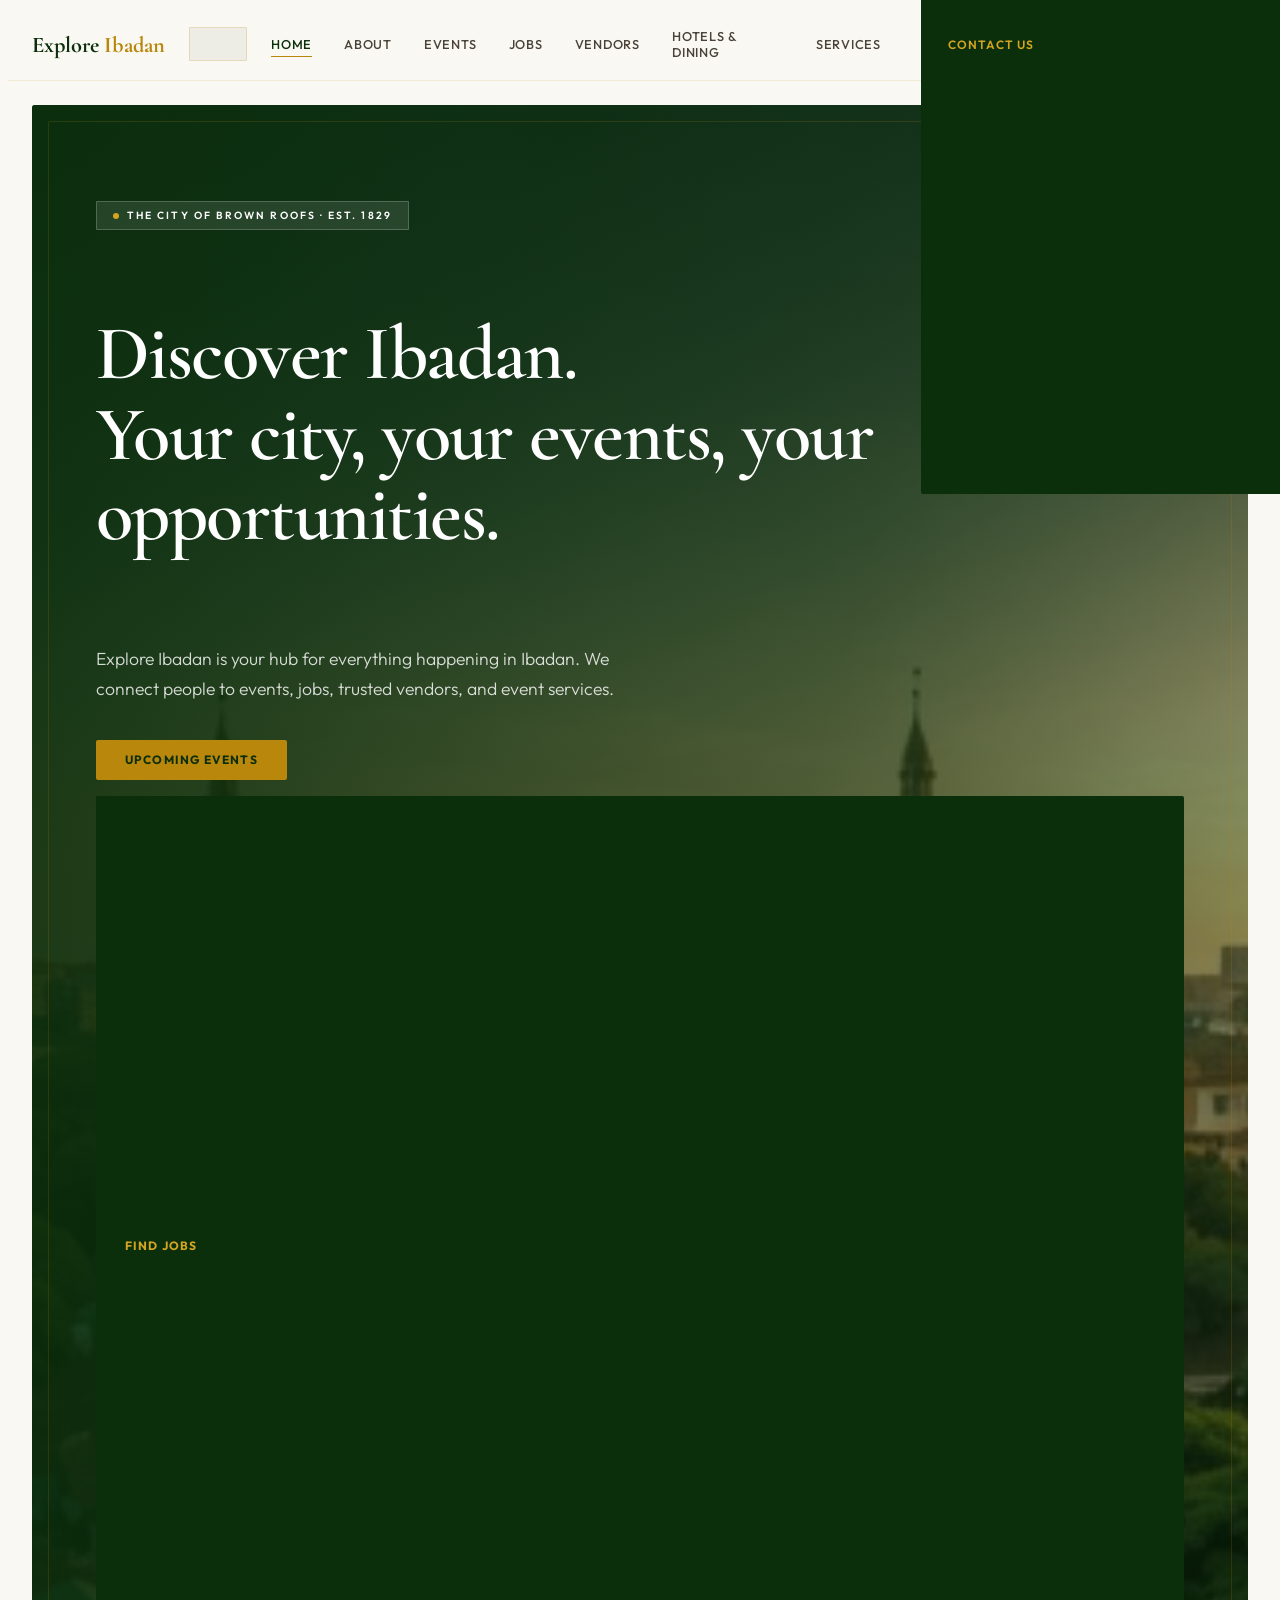
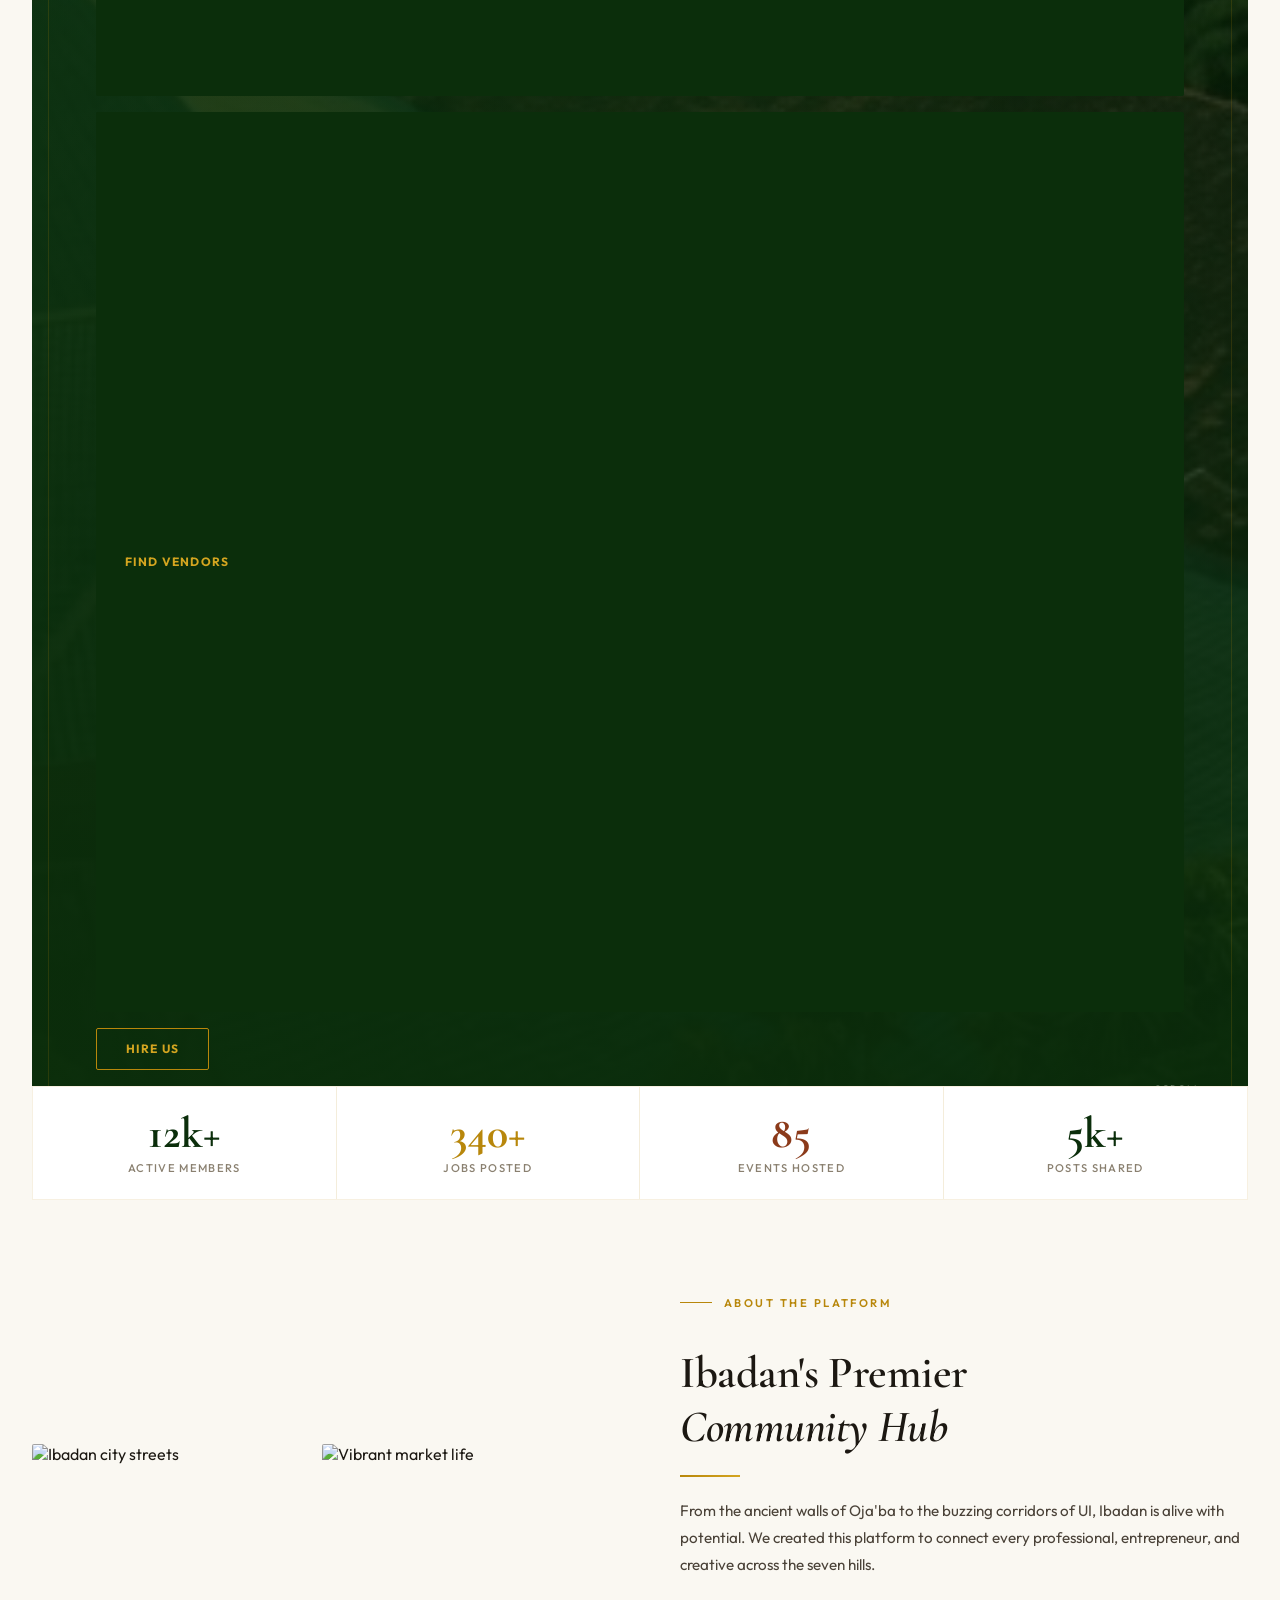
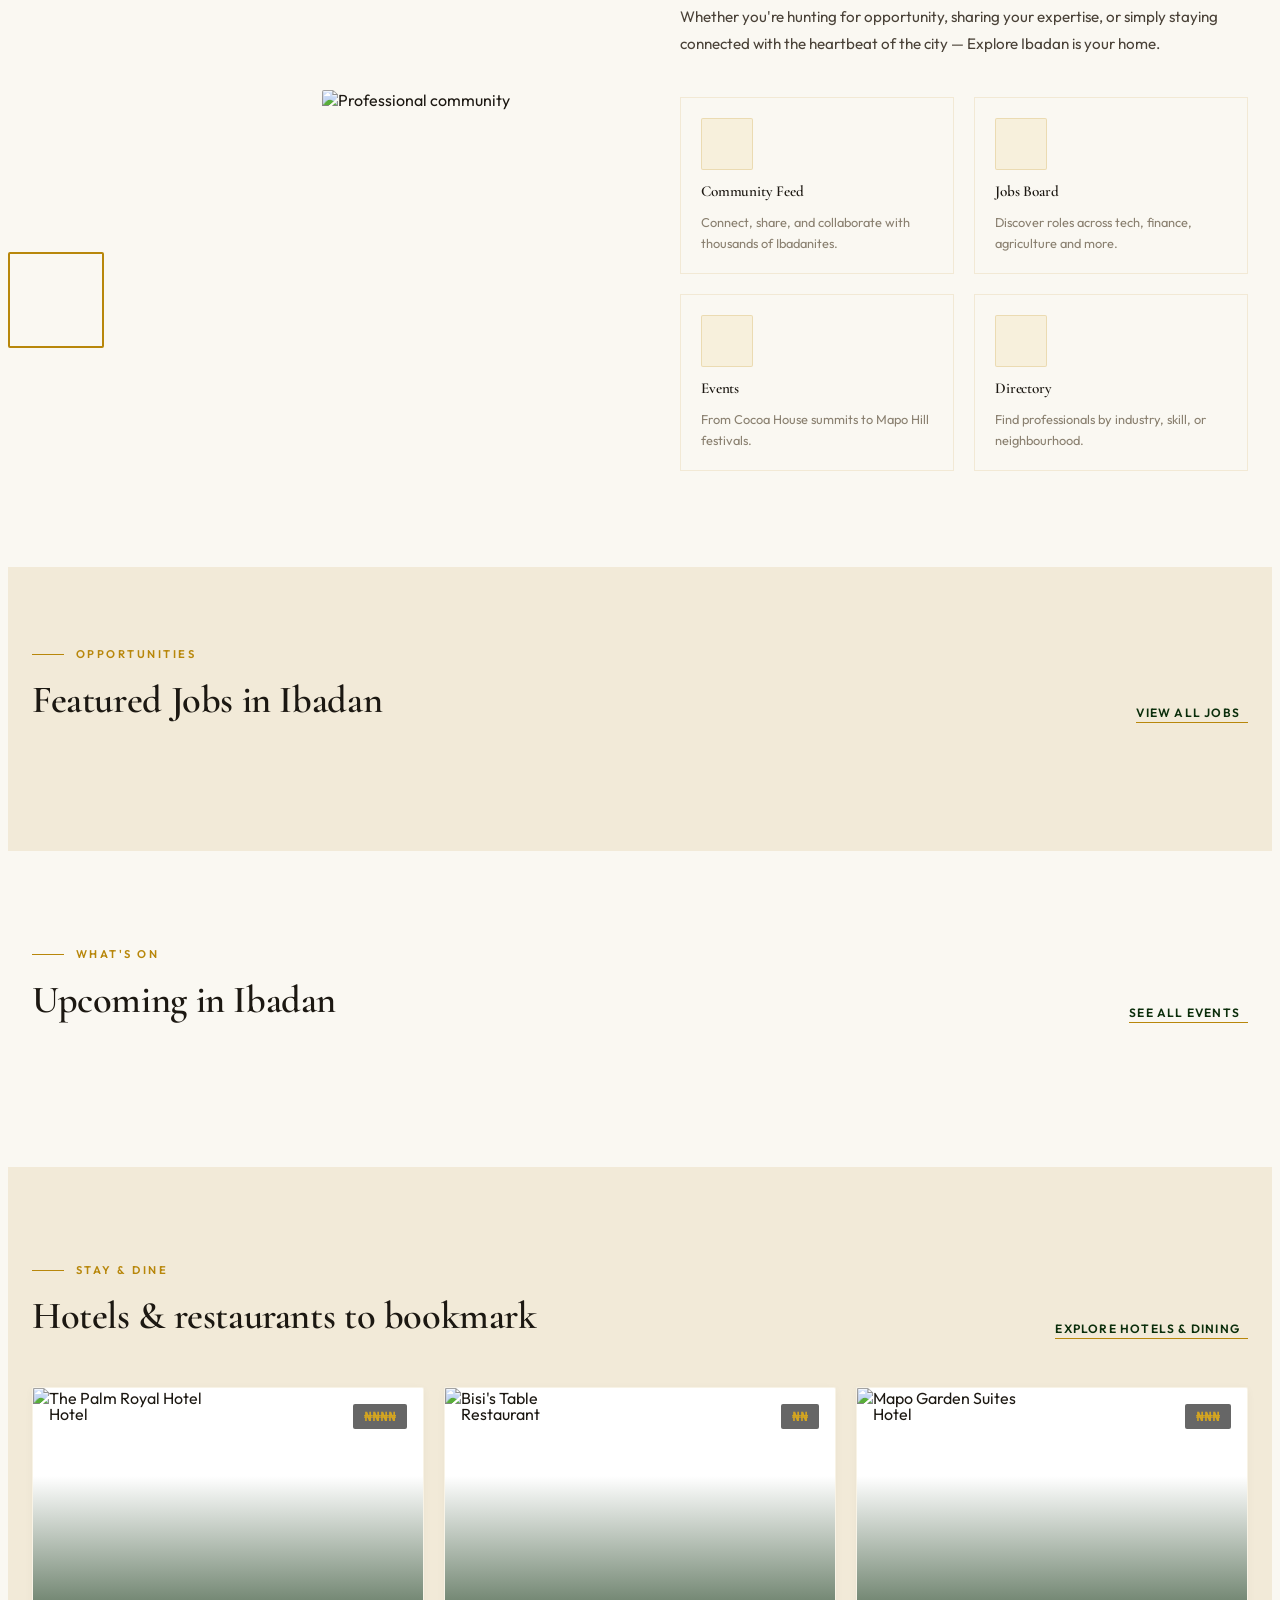
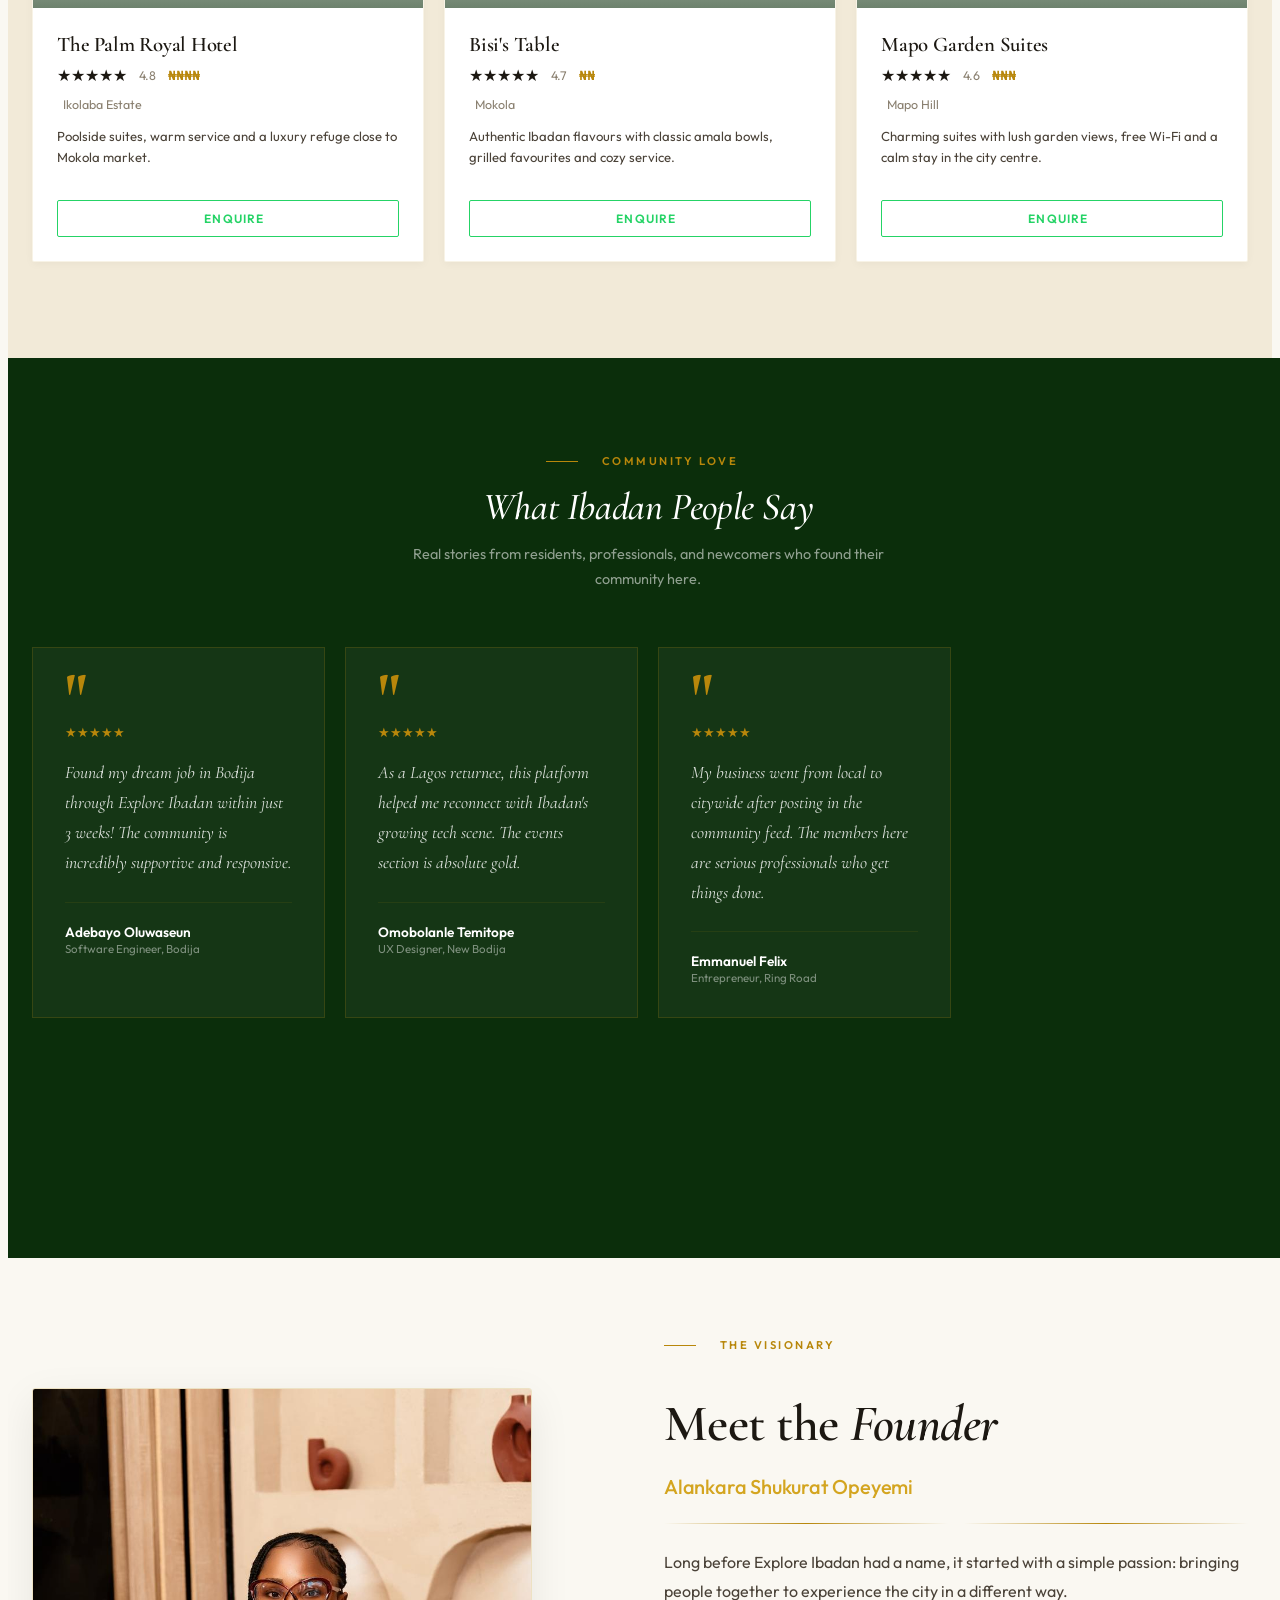
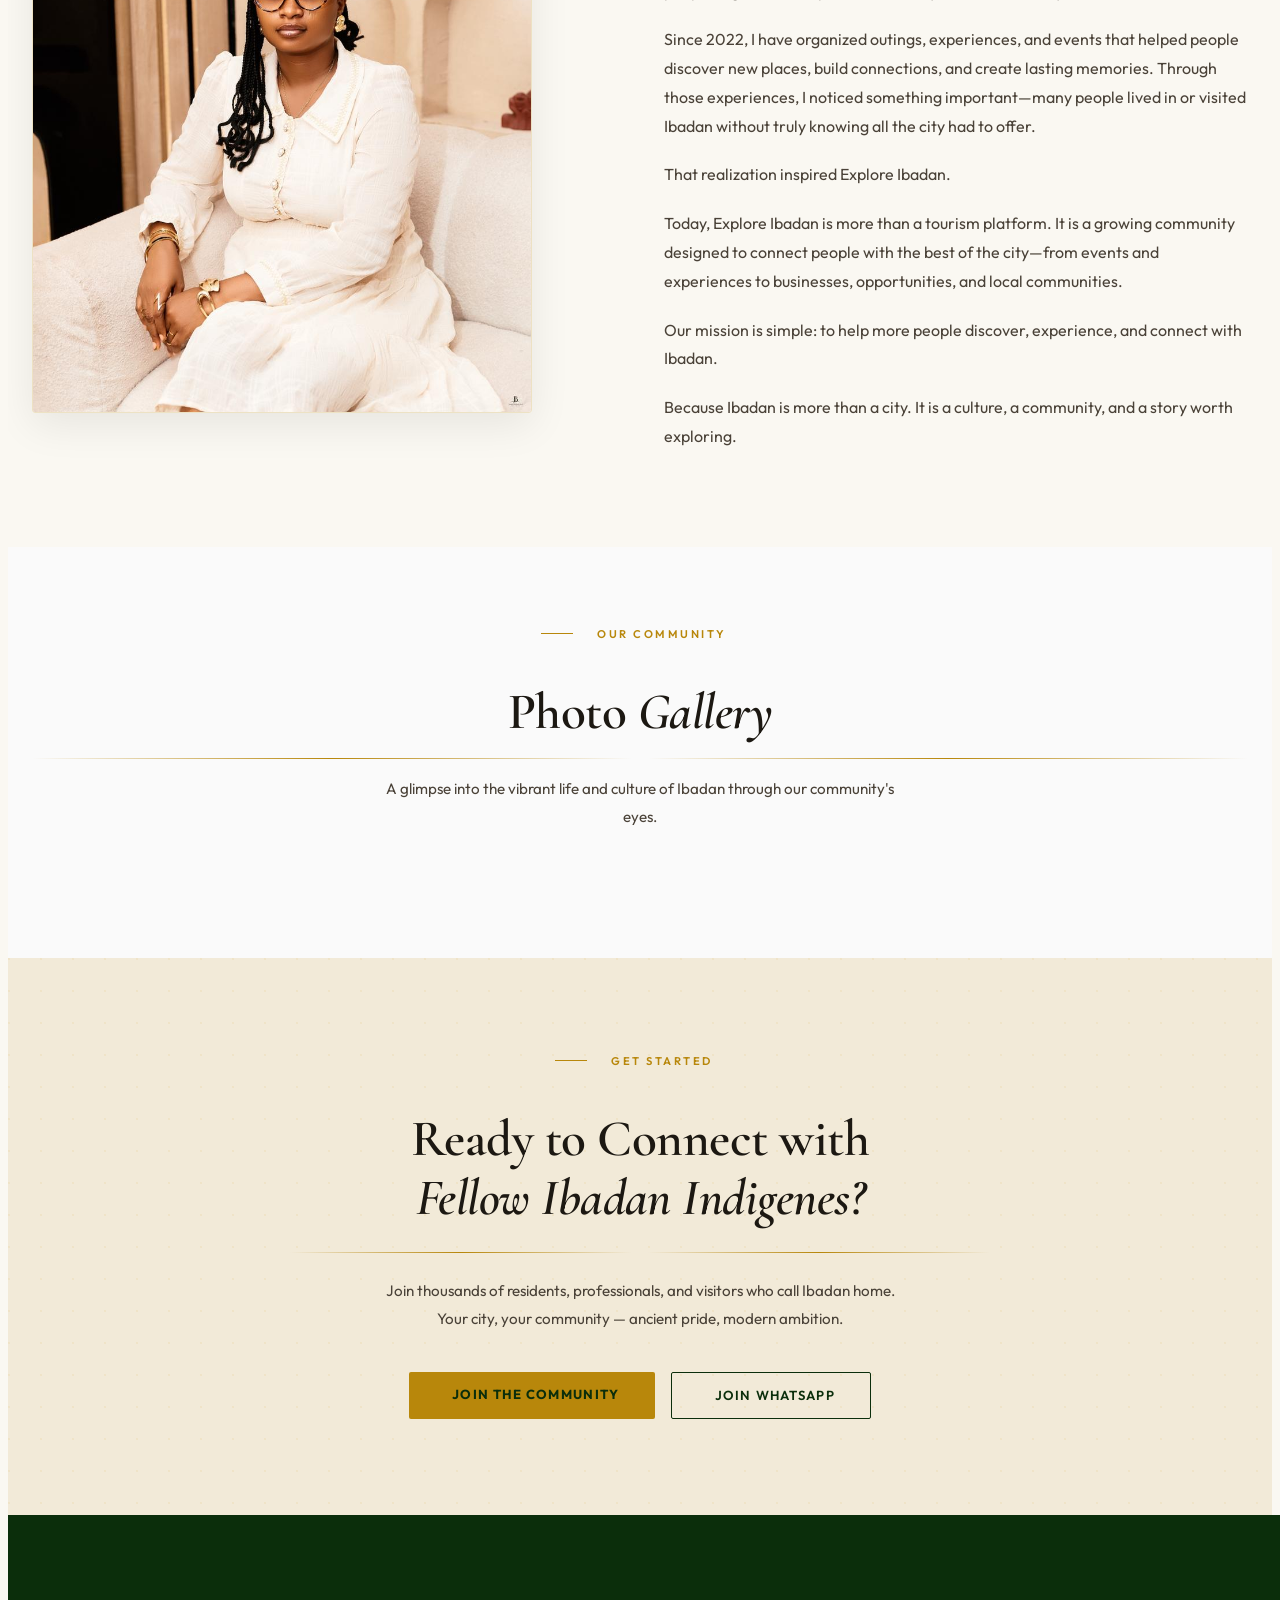
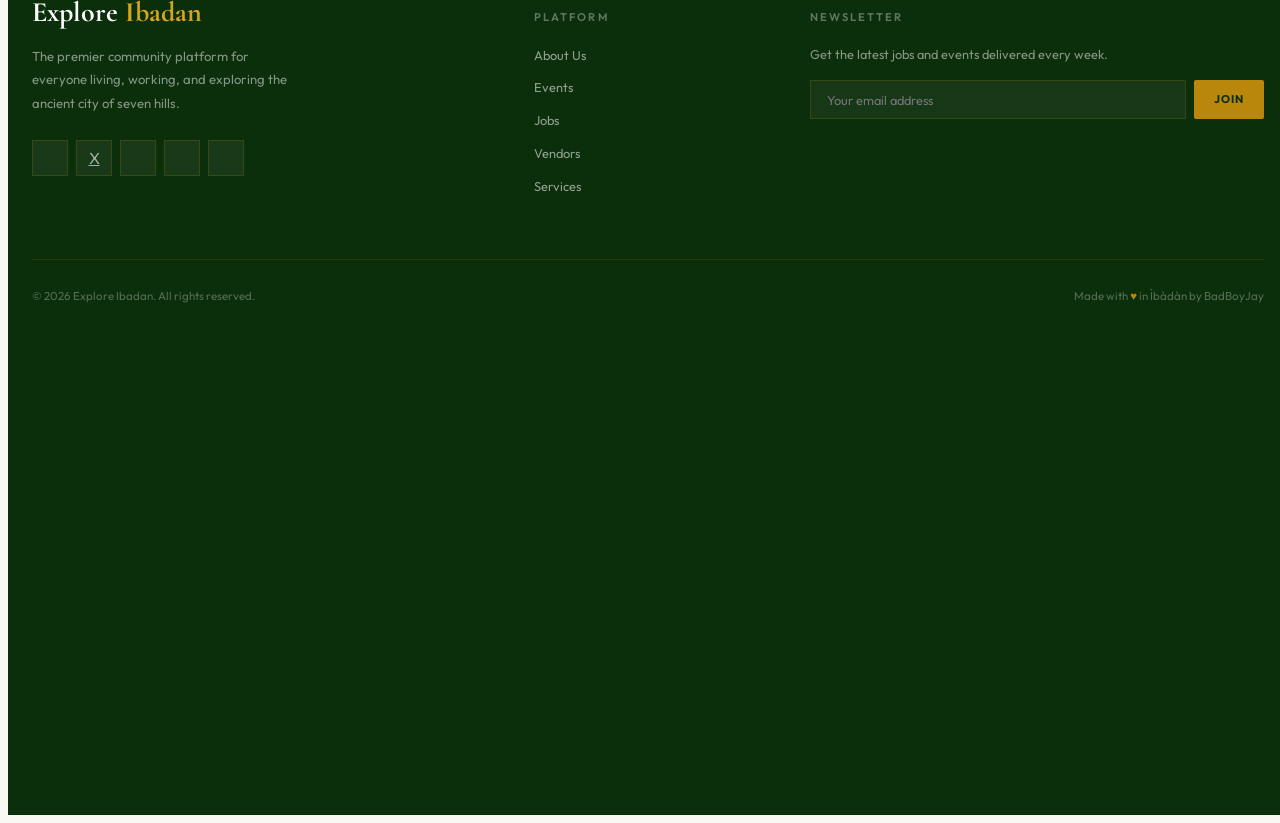
==== commit ade9b507: "update changes" ====
--- a/index.html
+++ b/index.html
@@ -1,1156 +1,1689 @@
-
 <!DOCTYPE html>
 <html lang="en">
+
 <head>
-<meta charset="utf-8"/>
-<meta content="width=device-width, initial-scale=1.0" name="viewport"/>
-<title>Explore Ibadan | Discover. Connect. Grow.</title>
-<meta name="description" content="The premier community platform for everyone living, working, and exploring the ancient city of Ibadan.">
-<meta name="theme-color" content="#0B2E0B">
-
-<!-- Performance: DNS Prefetch & Preconnect -->
-<link rel="preconnect" href="https://fonts.googleapis.com">
-<link rel="preconnect" href="https://fonts.gstatic.com" crossorigin>
-<link rel="dns-prefetch" href="https://images.unsplash.com">
-<link rel="dns-prefetch" href="https://code.iconify.design">
-<link rel="preconnect" href="https://uaokmfmvzxolvvigjjol.supabase.co">
-
-<!-- Fonts: Optimized loading with font-display=swap -->
-<link href="https://fonts.googleapis.com/css2?family=Cormorant+Garamond:ital,wght@0,300;0,400;0,500;0,600;0,700;1,300;1,400;1,500&family=Outfit:wght@300;400;500;600;700&display=swap" rel="stylesheet">
-
-<!-- Iconify: Async loading for better performance -->
-<script async src="https://code.iconify.design/3/3.1.0/iconify.min.js"></script>
-<!-- Supabase + frontend scripts moved to end of body for proper loading -->
-
-<style>
-:root {
-  --forest:        #0B2E0B;
-  --forest-mid:    #1A5C1A;
-  --forest-light:  #2D8A2D;
-  --gold:          #B8870B;
-  --gold-bright:   #D4A520;
-  --gold-pale:     #F7F0DC;
-  --ivory:         #FAF8F2;
-  --parchment:     #F2EAD8;
-  --charcoal:      #1C1812;
-  --mid:           #4A4238;
-  --muted:         #8A8070;
-  --terra:         #8B3A1A;
-  --terra-light:   #B44E24;
-}
-
-*, *::before, *::after { box-sizing: border-box; }
-html { scroll-behavior: smooth; }
-
-body {
-  font-family: 'Outfit', sans-serif;
-  background: var(--ivory);
-  color: var(--charcoal);
-  overflow-x: hidden;
-  -webkit-font-smoothing: antialiased;
-}
-
-h1,h2,h3,h4,h5 {
-  font-family: 'Cormorant Garamond', serif;
-  letter-spacing: -0.01em;
-}
-
-/* ── OPTIMIZED STYLES FOR PERFORMANCE ── */
-body {
-  -webkit-backface-visibility: hidden;
-  will-change: auto;
-}
-
-/* ── NAV ── */
-#site-header {
-  position: sticky;
-  top: 0;
-  z-index: 200;
-  transition: background 0.3s ease-out, box-shadow 0.3s ease-out;
-  background: rgba(250,248,242,0.92);
-  backdrop-filter: blur(10px);
-  border-bottom: 1px solid rgba(184,135,11,0.12);
-}
-#site-header.scrolled {
-  background: rgba(11,46,11,0.97);
-  box-shadow: 0 2px 40px rgba(0,0,0,0.25);
-}
-#site-header.scrolled .logo-text { color: #fff; }
-#site-header.scrolled .logo-accent { color: var(--gold-bright); }
-#site-header.scrolled .nav-a { color: rgba(255,255,255,0.75); }
-#site-header.scrolled .nav-a:hover,
-#site-header.scrolled .nav-a.active { color: var(--gold-bright); }
-#site-header.scrolled .nav-a::after { background: var(--gold-bright); }
-#site-header.scrolled .search-input { background: rgba(255,255,255,0.08); border-color: rgba(255,255,255,0.15); color: #fff; }
-#site-header.scrolled .search-input::placeholder { color: rgba(255,255,255,0.4); }
-
-.nav-a {
-  position: relative;
-  font-size: 0.8rem;
-  font-weight: 500;
-  letter-spacing: 0.06em;
-  text-transform: uppercase;
-  color: var(--mid);
-  text-decoration: none;
-  transition: color 0.3s;
-}
-.nav-a::after {
-  content: '';
-  position: absolute;
-  bottom: -5px; left: 50%;
-  width: 0; height: 1.5px;
-  background: var(--gold);
-  transition: width 0.3s, left 0.3s;
-}
-.nav-a:hover::after, .nav-a.active::after { width: 100%; left: 0; }
-.nav-a:hover, .nav-a.active { color: var(--forest); }
-.logo-text { font-family: 'Cormorant Garamond', serif; font-weight: 700; color: var(--forest); font-size: 1.4rem; text-decoration: none; }
-.logo-accent { color: var(--gold); }
-
-.btn-primary {
-  display: inline-flex; align-items: center; gap: 0.5rem;
+  <meta charset="utf-8" />
+  <meta content="width=device-width, initial-scale=1.0" name="viewport" />
+  <title>Explore Ibadan | Discover. Connect. Grow.</title>
+  <meta name="description"
+    content="The premier community platform for everyone living, working, and exploring the ancient city of Ibadan.">
+  <meta name="theme-color" content="#0B2E0B">
+
+  <!-- Performance: DNS Prefetch & Preconnect -->
+  <link rel="preconnect" href="https://fonts.googleapis.com">
+  <link rel="preconnect" href="https://fonts.gstatic.com" crossorigin>
+  <link rel="dns-prefetch" href="https://images.unsplash.com">
+  <link rel="dns-prefetch" href="https://code.iconify.design">
+  <link rel="preconnect" href="https://uaokmfmvzxolvvigjjol.supabase.co">
+
+  <!-- Fonts: Optimized loading with font-display=swap -->
+  <link
+    href="https://fonts.googleapis.com/css2?family=Cormorant+Garamond:ital,wght@0,300;0,400;0,500;0,600;0,700;1,300;1,400;1,500&family=Outfit:wght@300;400;500;600;700&display=swap"
+    rel="stylesheet">
+
+  <!-- Iconify: Async loading for better performance -->
+  <script async src="https://code.iconify.design/3/3.1.0/iconify.min.js"></script>
+  <!-- Supabase + frontend scripts moved to end of body for proper loading -->
+
+  <style>
+    :root {
+      --forest: #0B2E0B;
+      --forest-mid: #1A5C1A;
+      --forest-light: #2D8A2D;
+      --gold: #B8870B;
+      --gold-bright: #D4A520;
+      --gold-pale: #F7F0DC;
+      --ivory: #FAF8F2;
+      --parchment: #F2EAD8;
+      --charcoal: #1C1812;
+      --mid: #4A4238;
+      --muted: #8A8070;
+      --terra: #8B3A1A;
+      --terra-light: #B44E24;
+    }
+
+    *,
+    *::before,
+    *::after {
+      box-sizing: border-box;
+    }
+
+    html {
+      scroll-behavior: smooth;
+    }
+
+    body {
+      font-family: 'Outfit', sans-serif;
+      background: var(--ivory);
+      color: var(--charcoal);
+      overflow-x: hidden;
+      -webkit-font-smoothing: antialiased;
+    }
+
+    h1,
+    h2,
+    h3,
+    h4,
+    h5 {
+      font-family: 'Cormorant Garamond', serif;
+      letter-spacing: -0.01em;
+    }
+
+    /* ── OPTIMIZED STYLES FOR PERFORMANCE ── */
+    body {
+      -webkit-backface-visibility: hidden;
+      will-change: auto;
+    }
+
+    /* ── NAV ── */
+    #site-header {
+      position: sticky;
+      top: 0;
+      z-index: 200;
+      transition: background 0.3s ease-out, box-shadow 0.3s ease-out;
+      background: rgba(250, 248, 242, 0.92);
+      backdrop-filter: blur(10px);
+      border-bottom: 1px solid rgba(184, 135, 11, 0.12);
+    }
+
+    #site-header.scrolled {
+      background: rgba(11, 46, 11, 0.97);
+      box-shadow: 0 2px 40px rgba(0, 0, 0, 0.25);
+    }
+
+    #site-header.scrolled .logo-text {
+      color: #fff;
+    }
+
+    #site-header.scrolled .logo-accent {
+      color: var(--gold-bright);
+    }
+
+    #site-header.scrolled .nav-a {
+      color: rgba(255, 255, 255, 0.75);
+    }
+
+    #site-header.scrolled .nav-a:hover,
+    #site-header.scrolled .nav-a.active {
+      color: var(--gold-bright);
+    }
+
+    #site-header.scrolled .nav-a::after {
+      background: var(--gold-bright);
+    }
+
+    #site-header.scrolled .search-input {
+      background: rgba(255, 255, 255, 0.08);
+      border-color: rgba(255, 255, 255, 0.15);
+      color: #fff;
+    }
+
+    #site-header.scrolled .search-input::placeholder {
+      color: rgba(255, 255, 255, 0.4);
+    }
+
+    .nav-a {
+      position: relative;
+      font-size: 0.8rem;
+      font-weight: 500;
+      letter-spacing: 0.06em;
+      text-transform: uppercase;
+      color: var(--mid);
+      text-decoration: none;
+      transition: color 0.3s;
+    }
+
+    .nav-a::after {
+      content: '';
+      position: absolute;
+      bottom: -5px;
+      left: 50%;
+      width: 0;
+      height: 1.5px;
+      background: var(--gold);
+      transition: width 0.3s, left 0.3s;
+    }
+
+    .nav-a:hover::after,
+    .nav-a.active::after {
+      width: 100%;
+      left: 0;
+    }
+
+    .nav-a:hover,
+    .nav-a.active {
+      color: var(--forest);
+    }
+
+    .logo-text {
+      font-family: 'Cormorant Garamond', serif;
+      font-weight: 700;
+      color: var(--forest);
+      font-size: 1.4rem;
+      text-decoration: none;
+    }
+
+    .logo-accent {
+      color: var(--gold);
+    }
+
+    .btn-primary {
+      display: inline-flex;
+      align-items: center;
+      gap: 0.5rem;
+      background: var(--forest);
+  height: 100vh;
+  height: 100dvh;
+  width: 100vw;
+      color: var(--gold-bright);
+      font-family: 'Outfit', sans-serif;
+      font-size: 0.75rem;
+      font-weight: 600;
+      letter-spacing: 0.1em;
+      text-transform: uppercase;
+      padding: 0.65rem 1.6rem;
+      border-radius: 2px;
+      border: 1px solid transparent;
+      text-decoration: none;
+      transition: all 0.3s;
+    }
+
+    .btn-primary:hover {
+      background: var(--gold);
+      color: var(--forest);
+    }
+
+    .btn-ghost {
+      display: inline-flex;
+      align-items: center;
+      gap: 0.5rem;
+      background: transparent;
+      color: var(--forest);
+      font-family: 'Outfit', sans-serif;
+      font-size: 0.75rem;
+      font-weight: 600;
+      letter-spacing: 0.1em;
+      text-transform: uppercase;
+      padding: 0.65rem 1.6rem;
+      border-radius: 2px;
+      border: 1px solid var(--forest);
+      text-decoration: none;
+      transition: all 0.3s;
+    }
+
+    .btn-ghost:hover {
+      background: var(--forest);
+  height: 100vh;
+  height: 100dvh;
+  width: 100vw;
+      color: var(--gold-bright);
+    }
+
+    .btn-gold {
+      display: inline-flex;
+      align-items: center;
+      gap: 0.5rem;
+      background: var(--gold);
+      color: var(--forest);
+      font-family: 'Outfit', sans-serif;
+      font-size: 0.75rem;
+      font-weight: 700;
+      letter-spacing: 0.1em;
+      text-transform: uppercase;
+      padding: 0.7rem 1.8rem;
+      border-radius: 2px;
+      border: none;
+      text-decoration: none;
+      transition: all 0.3s;
+      line-height: 1.5;
+    }
+
+    .btn-gold:hover {
+      background: var(--gold-bright);
+      transform: translateY(-1px);
+    }
+
+    /* ── REVEAL - OPTIMIZED FOR GPU ACCELERATION ── */
+    .reveal {
+      opacity: 0;
+      transform: translate(0, 24px);
+      transition: opacity 0.6s cubic-bezier(0.22, 1, 0.36, 1), transform 0.6s cubic-bezier(0.22, 1, 0.36, 1);
+      will-change: opacity, transform;
+    }
+
+    .reveal.active {
+      opacity: 1;
+      transform: translate(0, 0);
+      will-change: auto;
+    }
+
+    .reveal-delay-1 {
+      transition-delay: 0.05s;
+    }
+
+    .reveal-delay-2 {
+      transition-delay: 0.1s;
+    }
+
+    .reveal-delay-3 {
+      transition-delay: 0.15s;
+    }
+
+    .reveal-delay-4 {
+      transition-delay: 0.2s;
+    }
+
+    /* ── EYEBROW ── */
+    .eyebrow {
+      font-family: 'Outfit', sans-serif;
+      font-size: 0.7rem;
+      font-weight: 600;
+      letter-spacing: 0.22em;
+      text-transform: uppercase;
+      color: var(--gold);
+      display: flex;
+      align-items: center;
+      gap: 0.75rem;
+    }
+
+    .eyebrow::before {
+      content: '';
+      display: inline-block;
+      width: 2rem;
+      height: 1px;
+      background: var(--gold);
+    }
+
+    /* ── GOLD RULE ── */
+    .gold-rule {
+      display: flex;
+      align-items: center;
+      gap: 1rem;
+      margin: 1.5rem 0;
+    }
+
+    .gold-rule::before,
+    .gold-rule::after {
+      content: '';
+      flex: 1;
+      height: 1px;
+      background: linear-gradient(to right, transparent, var(--gold), transparent);
+    }
+
+    /* ── SECTION DIVIDER ── */
+    .section-divider {
+      width: 60px;
+      height: 2px;
+      background: linear-gradient(to right, var(--gold), var(--gold-bright));
+      margin: 1.25rem 0;
+    }
+
+    /* ── CARDS - OPTIMIZED ── */
+    .card {
+      background: #fff;
+      border: 1px solid rgba(184, 135, 11, 0.1);
+      border-radius: 2px;
+      overflow: hidden;
+      transition: box-shadow 0.3s ease-out, border-color 0.3s ease-out;
+      box-shadow: 0 2px 8px rgba(0, 0, 0, 0.04);
+      will-change: box-shadow, border-color;
+    }
+
+    .card:hover {
+      box-shadow: 0 12px 32px rgba(0, 0, 0, 0.08);
+      border-color: var(--gold);
+    }
+
+    .card:hover .card-img img {
+      transform: scale(1.04);
+    }
+
+    .card-img {
+      overflow: hidden;
+    }
+
+    .card-img img {
+      transition: transform 0.4s cubic-bezier(0.22, 1, 0.36, 1);
+      will-change: transform;
+    }
+
+    /* ── STAT PILL ── */
+    .stat-pill {
+      display: flex;
+      flex-direction: column;
+      align-items: center;
+      padding: 1.5rem 2rem;
+      border-right: 1px solid rgba(184, 135, 11, 0.15);
+    }
+
+    .stat-pill:last-child {
+      border-right: none;
+    }
+
+    .stat-number {
+      font-family: 'Cormorant Garamond', serif;
+      font-size: 2.75rem;
+      font-weight: 700;
+      color: var(--forest);
+      line-height: 1;
+    }
+
+    .stat-label {
+      font-size: 0.7rem;
+      font-weight: 500;
+      letter-spacing: 0.12em;
+      text-transform: uppercase;
+      color: var(--muted);
+      margin-top: 0.35rem;
+    }
+
+    /* ── HERO ── */
+    .hero-badge {
+      display: inline-flex;
+      align-items: center;
+      gap: 0.5rem;
+      background: rgba(255, 255, 255, 0.1);
+      backdrop-filter: blur(12px);
+      border: 1px solid rgba(255, 255, 255, 0.2);
+      padding: 0.45rem 1rem;
+      border-radius: 1px;
+      font-size: 0.65rem;
+      font-weight: 600;
+      letter-spacing: 0.2em;
+      text-transform: uppercase;
+      color: #fff;
+    }
+
+    /* ── HERO TITLE - OPTIMIZED ── */
+    @keyframes heroIn {
+      from {
+        opacity: 0;
+        transform: translate(0, 16px);
+      }
+
+      to {
+        opacity: 1;
+        transform: translate(0, 0);
+      }
+    }
+
+    .hero-title {
+      font-family: 'Cormorant Garamond', serif;
+      font-size: clamp(2.2rem, 6vw, 6.5rem);
+      font-weight: 600;
+      color: #fff;
+      line-height: 1.05;
+      letter-spacing: -0.02em;
+      animation: heroIn 0.7s cubic-bezier(0.22, 1, 0.36, 1) 0.2s both;
+      will-change: opacity, transform;
+    }
+
+    .hero-sub {
+      font-family: 'Outfit', sans-serif;
+      font-size: clamp(0.9rem, 1.8vw, 1.1rem);
+      color: rgba(255, 255, 255, 0.82);
+      line-height: 1.7;
+      font-weight: 300;
+      max-width: 520px;
+      animation: heroIn 0.7s cubic-bezier(0.22, 1, 0.36, 1) 0.35s both;
+      will-change: opacity, transform;
+    }
+
+    /* ── NAV SCROLL INDICATOR ── */
+    @keyframes scrollBounce {
+
+      0%,
+      100% {
+        transform: translateY(0);
+        opacity: 1;
+      }
+
+      50% {
+        transform: translateY(6px);
+        opacity: 0.5;
+      }
+    }
+
+    .scroll-cue {
+      animation: scrollBounce 2s ease-in-out infinite;
+    }
+
+    /* ── MOBILE NAV ── */
+    .mobile-nav-bar {
+      position: fixed;
+      bottom: 0;
+      left: 0;
+      right: 0;
+      background: rgba(11, 46, 11, 0.97);
+      backdrop-filter: blur(20px);
+      border-top: 1px solid rgba(184, 135, 11, 0.2);
+      z-index: 200;
+      display: flex;
+      justify-content: space-around;
+      padding: 0.6rem 0.5rem;
+      padding-bottom: calc(0.6rem + env(safe-area-inset-bottom));
+    }
+
+    .mobile-nav-item {
+      display: flex;
+      flex-direction: column;
+      align-items: center;
+      gap: 2px;
+      color: rgba(255, 255, 255, 0.5);
+      font-size: 0.6rem;
+      font-weight: 500;
+      letter-spacing: 0.05em;
+      text-transform: uppercase;
+      text-decoration: none;
+      transition: color 0.2s;
+      min-width: 48px;
+    }
+
+    .mobile-nav-item.active,
+    .mobile-nav-item:hover {
+      color: var(--gold-bright);
+    }
+
+    .mobile-nav-item .iconify {
+      font-size: 1.3rem;
+    }
+
+    /* ── FEATURE GRID ── */
+    .feature-icon-wrap {
+      width: 52px;
+      height: 52px;
+      background: var(--gold-pale);
+      border: 1px solid rgba(184, 135, 11, 0.2);
+      border-radius: 2px;
+      display: flex;
+      align-items: center;
+      justify-content: center;
+      color: var(--gold);
+      font-size: 1.4rem;
+      transition: all 0.3s;
+    }
+
+    .feature-card:hover .feature-icon-wrap {
+      background: var(--forest);
+  height: 100vh;
+  height: 100dvh;
+  width: 100vw;
+      color: var(--gold-bright);
+      border-color: var(--forest);
+    }
+
+    /* ── TESTIMONIAL ── */
+    .testimonial-quote {
+      font-family: 'Cormorant Garamond', serif;
+      font-size: 4.5rem;
+      line-height: 0.5;
+      color: var(--gold);
+      margin-bottom: 0.5rem;
+      font-weight: 700;
+      display: block;
+    }
+
+    /* ── JOB TAG ── */
+    .job-tag {
+      font-size: 0.65rem;
+      font-weight: 600;
+      letter-spacing: 0.1em;
+      text-transform: uppercase;
+      padding: 0.25rem 0.7rem;
+      border: 1px solid rgba(184, 135, 11, 0.3);
+      border-radius: 1px;
+      color: var(--gold);
+      background: var(--gold-pale);
+    }
+
+    /* ── CTA SECTION ── */
+    .cta-pattern {
+      background-image:
+        radial-gradient(circle at 1px 1px, rgba(212, 165, 32, 0.15) 1px, transparent 0);
+      background-size: 32px 32px;
+    }
+
+    /* ── FOOTER ── */
+    .footer-bg {
+      background: var(--forest);
+  height: 100vh;
+  height: 100dvh;
+  width: 100vw;
+    }
+
+    .footer-link {
+      color: rgba(255, 255, 255, 0.55);
+      font-size: 0.8rem;
+      text-decoration: none;
+      transition: color 0.2s;
+    }
+
+    .footer-link:hover {
+      color: var(--gold-bright);
+    }
+
+    /* ── EVENT DATE BOX ── */
+    .event-date-box {
+      position: absolute;
+      top: 0.75rem;
+      left: 0.75rem;
+      background: var(--forest);
+  height: 100vh;
+  height: 100dvh;
+  width: 100vw;
+      color: #fff;
+      padding: 0.4rem 0.75rem;
+      text-align: center;
+      border-radius: 1px;
+      min-width: 50px;
+    }
+
+    .event-date-box .day {
+      font-family: 'Cormorant Garamond', serif;
+      font-size: 1.6rem;
+      font-weight: 700;
+      line-height: 1;
+      color: var(--gold-bright);
+    }
+
+    .event-date-box .month {
+      font-size: 0.6rem;
+      font-weight: 600;
+      letter-spacing: 0.15em;
+      text-transform: uppercase;
+      color: rgba(255, 255, 255, 0.7);
+    }
+
+    /* ── HOVER OVERLAY ── */
+    .img-overlay {
+      position: absolute;
+      inset: 0;
+      background: linear-gradient(to top, rgba(11, 46, 11, 0.7) 0%, transparent 60%);
+      opacity: 0;
+      transition: opacity 0.4s;
+    }
+
+    .card:hover .img-overlay {
+      opacity: 1;
+    }
+
+    /* ── MOBILE MENU ── */
+    #mobile-menu {
+  position: fixed;
+  inset: 0;
   background: var(--forest);
-  color: var(--gold-bright);
-  font-family: 'Outfit', sans-serif;
-  font-size: 0.75rem; font-weight: 600;
-  letter-spacing: 0.1em; text-transform: uppercase;
-  padding: 0.65rem 1.6rem;
-  border-radius: 2px;
-  border: 1px solid transparent;
-  text-decoration: none;
-  transition: all 0.3s;
-}
-.btn-primary:hover { background: var(--gold); color: var(--forest); }
-
-.btn-ghost {
-  display: inline-flex; align-items: center; gap: 0.5rem;
-  background: transparent;
-  color: var(--forest);
-  font-family: 'Outfit', sans-serif;
-  font-size: 0.75rem; font-weight: 600;
-  letter-spacing: 0.1em; text-transform: uppercase;
-  padding: 0.65rem 1.6rem;
-  border-radius: 2px;
-  border: 1px solid var(--forest);
-  text-decoration: none;
-  transition: all 0.3s;
-}
-.btn-ghost:hover { background: var(--forest); color: var(--gold-bright); }
-
-.btn-gold {
-  display: inline-flex; align-items: center; gap: 0.5rem;
-  background: var(--gold);
-  color: var(--forest);
-  font-family: 'Outfit', sans-serif;
-  font-size: 0.75rem; font-weight: 700;
-  letter-spacing: 0.1em; text-transform: uppercase;
-  padding: 0.7rem 1.8rem;
-  border-radius: 2px;
-  border: none;
-  text-decoration: none;
-  transition: all 0.3s; line-height: 1.5;}
-.btn-gold:hover { background: var(--gold-bright); transform: translateY(-1px); }
-
-/* ── REVEAL - OPTIMIZED FOR GPU ACCELERATION ── */
-.reveal {
+  height: 100vh;
+  height: 100dvh;
+  width: 100vw;
+  z-index: 300;
   opacity: 0;
-  transform: translate(0, 24px);
-  transition: opacity 0.6s cubic-bezier(0.22,1,0.36,1), transform 0.6s cubic-bezier(0.22,1,0.36,1);
-  will-change: opacity, transform;
-}
-.reveal.active { 
-  opacity: 1; 
-  transform: translate(0, 0); 
-  will-change: auto;
-}
-.reveal-delay-1 { transition-delay: 0.05s; }
-.reveal-delay-2 { transition-delay: 0.1s; }
-.reveal-delay-3 { transition-delay: 0.15s; }
-.reveal-delay-4 { transition-delay: 0.2s; }
-
-/* ── EYEBROW ── */
-.eyebrow {
-  font-family: 'Outfit', sans-serif;
-  font-size: 0.7rem;
-  font-weight: 600;
-  letter-spacing: 0.22em;
-  text-transform: uppercase;
-  color: var(--gold);
-  display: flex; align-items: center; gap: 0.75rem;
-}
-.eyebrow::before {
-  content: '';
-  display: inline-block;
-  width: 2rem; height: 1px;
-  background: var(--gold);
-}
-
-/* ── GOLD RULE ── */
-.gold-rule {
-  display: flex; align-items: center; gap: 1rem;
-  margin: 1.5rem 0;
-}
-.gold-rule::before, .gold-rule::after {
-  content: ''; flex: 1; height: 1px;
-  background: linear-gradient(to right, transparent, var(--gold), transparent);
-}
-
-/* ── SECTION DIVIDER ── */
-.section-divider {
-  width: 60px; height: 2px;
-  background: linear-gradient(to right, var(--gold), var(--gold-bright));
-  margin: 1.25rem 0;
-}
-
-/* ── CARDS - OPTIMIZED ── */
-.card {
-  background: #fff;
-  border: 1px solid rgba(184,135,11,0.1);
-  border-radius: 2px;
-  overflow: hidden;
-  transition: box-shadow 0.3s ease-out, border-color 0.3s ease-out;
-  box-shadow: 0 2px 8px rgba(0,0,0,0.04);
-  will-change: box-shadow, border-color;
-}
-.card:hover {
-  box-shadow: 0 12px 32px rgba(0,0,0,0.08);
-  border-color: var(--gold);
-}
-.card:hover .card-img img { transform: scale(1.04); }
-
-.card-img { overflow: hidden; }
-.card-img img { 
-  transition: transform 0.4s cubic-bezier(0.22,1,0.36,1);
-  will-change: transform;
-}
-
-/* ── STAT PILL ── */
-.stat-pill {
-  display: flex; flex-direction: column; align-items: center;
-  padding: 1.5rem 2rem;
-  border-right: 1px solid rgba(184,135,11,0.15);
-}
-.stat-pill:last-child { border-right: none; }
-.stat-number {
-  font-family: 'Cormorant Garamond', serif;
-  font-size: 2.75rem; font-weight: 700;
-  color: var(--forest);
-  line-height: 1;
-}
-.stat-label {
-  font-size: 0.7rem; font-weight: 500;
-  letter-spacing: 0.12em; text-transform: uppercase;
-  color: var(--muted);
-  margin-top: 0.35rem;
-}
-
-/* ── HERO ── */
-.hero-badge {
-  display: inline-flex; align-items: center; gap: 0.5rem;
-  background: rgba(255,255,255,0.1);
-  backdrop-filter: blur(12px);
-  border: 1px solid rgba(255,255,255,0.2);
-  padding: 0.45rem 1rem;
-  border-radius: 1px;
-  font-size: 0.65rem;
-  font-weight: 600;
-  letter-spacing: 0.2em;
-  text-transform: uppercase;
-  color: #fff;
-}
-
-/* ── HERO TITLE - OPTIMIZED ── */
-@keyframes heroIn {
-  from { opacity: 0; transform: translate(0, 16px); }
-  to { opacity: 1; transform: translate(0, 0); }
-}
-.hero-title {
-  font-family: 'Cormorant Garamond', serif;
-  font-size: clamp(2.2rem, 6vw, 6.5rem);
-  font-weight: 600;
-  color: #fff;
-  line-height: 1.05;
-  letter-spacing: -0.02em;
-  animation: heroIn 0.7s cubic-bezier(0.22,1,0.36,1) 0.2s both;
-  will-change: opacity, transform;
-}
-.hero-sub {
-  font-family: 'Outfit', sans-serif;
-  font-size: clamp(0.9rem, 1.8vw, 1.1rem);
-  color: rgba(255,255,255,0.82);
-  line-height: 1.7;
-  font-weight: 300;
-  max-width: 520px;
-  animation: heroIn 0.7s cubic-bezier(0.22,1,0.36,1) 0.35s both;
-  will-change: opacity, transform;
-}
-
-/* ── NAV SCROLL INDICATOR ── */
-@keyframes scrollBounce {
-  0%, 100% { transform: translateY(0); opacity: 1; }
-  50% { transform: translateY(6px); opacity: 0.5; }
-}
-.scroll-cue { animation: scrollBounce 2s ease-in-out infinite; }
-
-/* ── MOBILE NAV ── */
-.mobile-nav-bar {
-  position: fixed; bottom: 0; left: 0; right: 0;
-  background: rgba(11,46,11,0.97);
-  backdrop-filter: blur(20px);
-  border-top: 1px solid rgba(184,135,11,0.2);
-  z-index: 200;
-  display: flex;
-  justify-content: space-around;
-  padding: 0.6rem 0.5rem;
-  padding-bottom: calc(0.6rem + env(safe-area-inset-bottom));
-}
-.mobile-nav-item {
-  display: flex; flex-direction: column; align-items: center; gap: 2px;
-  color: rgba(255,255,255,0.5);
-  font-size: 0.6rem; font-weight: 500;
-  letter-spacing: 0.05em;
-  text-transform: uppercase;
-  text-decoration: none;
-  transition: color 0.2s;
-  min-width: 48px;
-}
-.mobile-nav-item.active, .mobile-nav-item:hover { color: var(--gold-bright); }
-.mobile-nav-item .iconify { font-size: 1.3rem; }
-
-/* ── FEATURE GRID ── */
-.feature-icon-wrap {
-  width: 52px; height: 52px;
-  background: var(--gold-pale);
-  border: 1px solid rgba(184,135,11,0.2);
-  border-radius: 2px;
-  display: flex; align-items: center; justify-content: center;
-  color: var(--gold);
-  font-size: 1.4rem;
-  transition: all 0.3s;
-}
-.feature-card:hover .feature-icon-wrap {
-  background: var(--forest);
-  color: var(--gold-bright);
-  border-color: var(--forest);
-}
-
-/* ── TESTIMONIAL ── */
-.testimonial-quote {
-  font-family: 'Cormorant Garamond', serif;
-  font-size: 4.5rem; line-height: 0.5;
-  color: var(--gold);
-  margin-bottom: 0.5rem;
-  font-weight: 700;
-  display: block;
-}
-
-/* ── JOB TAG ── */
-.job-tag {
-  font-size: 0.65rem; font-weight: 600;
-  letter-spacing: 0.1em; text-transform: uppercase;
-  padding: 0.25rem 0.7rem;
-  border: 1px solid rgba(184,135,11,0.3);
-  border-radius: 1px;
-  color: var(--gold);
-  background: var(--gold-pale);
-}
-
-/* ── CTA SECTION ── */
-.cta-pattern {
-  background-image:
-    radial-gradient(circle at 1px 1px, rgba(212,165,32,0.15) 1px, transparent 0);
-  background-size: 32px 32px;
-}
-
-/* ── FOOTER ── */
-.footer-bg { background: var(--forest); }
-.footer-link { color: rgba(255,255,255,0.55); font-size: 0.8rem; text-decoration: none; transition: color 0.2s; }
-.footer-link:hover { color: var(--gold-bright); }
-
-/* ── EVENT DATE BOX ── */
-.event-date-box {
-  position: absolute; top: 0.75rem; left: 0.75rem;
-  background: var(--forest);
-  color: #fff;
-  padding: 0.4rem 0.75rem;
-  text-align: center;
-  border-radius: 1px;
-  min-width: 50px;
-}
-.event-date-box .day {
-  font-family: 'Cormorant Garamond', serif;
-  font-size: 1.6rem; font-weight: 700;
-  line-height: 1;
-  color: var(--gold-bright);
-}
-.event-date-box .month {
-  font-size: 0.6rem; font-weight: 600;
-  letter-spacing: 0.15em; text-transform: uppercase;
-  color: rgba(255,255,255,0.7);
-}
-
-/* ── HOVER OVERLAY ── */
-.img-overlay {
-  position: absolute; inset: 0;
-  background: linear-gradient(to top, rgba(11,46,11,0.7) 0%, transparent 60%);
-  opacity: 0;
-  transition: opacity 0.4s;
-}
-.card:hover .img-overlay { opacity: 1; }
-
-/* ── MOBILE MENU ── */
-/* ── MOBILE MENU - OPTIMIZED ── */
-#mobile-menu {
-  position: fixed;
-  top: 0;
-  left: 0;
-  width: 100%;
-  height: 100%;
-  min-height: 100vh;
-  background: var(--forest);
-  z-index: 300;
-  transform: translateX(-100%);
-  transition: transform 0.4s cubic-bezier(0.22, 1, 0.36, 1);
+  visibility: hidden;
+  pointer-events: none;
+  transition: opacity 0.15s ease-out, visibility 0.15s;
   display: flex;
   flex-direction: column;
-  justify-content: flex-start;
-  padding: 3rem 2.5rem 6rem 2.5rem;
-  box-sizing: border-box;
-  overflow-y: auto;
-  -webkit-overflow-scrolling: touch;
+  align-items: center;
+  justify-content: center;
+  padding: 2rem;
 }
-#mobile-menu.open { transform: translateX(0); }
+
+#mobile-menu.open {
+  opacity: 1;
+  visibility: visible;
+  pointer-events: auto;
+}
+
 .mobile-menu-link {
   font-family: 'Cormorant Garamond', serif;
-  font-size: 2.5rem; font-weight: 500;
-  color: rgba(255,255,255,0.75);
+  font-size: 2.5rem;
+  font-weight: 500;
+  color: rgba(255, 255, 255, 0.75);
   text-decoration: none;
   display: block;
-  padding: 0.5rem 0;
-  border-bottom: 1px solid rgba(184,135,11,0.1);
-  transition: color 0.2s, padding-left 0.3s; line-height: 1.5;}
-.mobile-menu-link:hover, .mobile-menu-link.active { color: var(--gold-bright); padding-left: 0.75rem; }
-
-/* ── SEARCH ── */
-.search-input {
-  background: rgba(11,46,11,0.05);
-  border: 1px solid rgba(184,135,11,0.2);
-  border-radius: 1px;
-  padding: 0.5rem 1rem 0.5rem 2.5rem;
-  font-size: 0.8rem;
-  font-family: 'Outfit', sans-serif;
-  color: var(--charcoal);
-  width: 100%;
-  transition: all 0.3s;
-  outline: none;
+  margin: 0.6rem 0;
+  transition: color 0.3s ease, transform 0.3s ease;
+  text-align: center;
 }
-.search-input:focus { border-color: var(--gold); box-shadow: 0 0 0 3px rgba(184,135,11,0.08); }
-.search-input::placeholder { color: var(--muted); }
-</style>
-
-<style id="global-responsive-fixes">
-/* GLOBAL RESPONSIVE FIXES */
-img { max-width: 100%; height: auto; }
-
-/* Hero mobile fix */
-.hero-wrapper { position:relative; width:100%; min-height:clamp(600px,78vh,820px); overflow:hidden; border-radius:3px; }
-.hero-content { position:relative; z-index:10; height:100%; min-height:clamp(600px,78vh,820px); display:flex; flex-direction:column; justify-content:flex-end; padding:clamp(2rem,5vw,4.5rem); padding-top:6rem; }
-
-@media (max-width: 768px) {
-  /* Hero: let it grow with content */
-  .hero-wrapper { min-height: auto !important; height: auto !important; overflow: visible !important; }
-  .hero-content { min-height: auto !important; height: auto !important; padding: 2rem 1.5rem 4rem !important; padding-top: 5rem !important; }
-  .hero-title { font-size: clamp(2rem, 8vw, 3rem) !important; }
-  .hero-sub { font-size: 0.9rem !important; margin-bottom: 1.5rem !important; }
-  .hero-badge { font-size: 0.55rem !important; padding: 0.35rem 0.75rem !important; }
-  .scroll-cue { display: none !important; }
-
-  /* Fix Stats Bar */
-  .stat-pill { padding: 1rem !important; }
-  .stat-number { font-size: 2rem !important; }
-  .reveal[style*="grid-template-columns:repeat(4,1fr)"] { grid-template-columns: 1fr 1fr !important; gap: 1rem !important; }
-  /* Fix Mosaic */
-  .features-grid > div > div[style*="height:480px"] { height: auto !important; }
-  .features-grid { grid-template-columns: 1fr !important; gap: 2.5rem !important; }
-  /* Fix Footer Grid */
-  footer > div > div:first-child { grid-template-columns: 1fr !important; gap: 2rem !important; }
-  footer > div > div:first-child > div { grid-column: 1 / -1 !important; }
-  /* Fix Founder Bio */
-  .reveal[style*="flex-wrap:wrap"] > div { min-width: 100% !important; }
-  /* Fix feature cards grid */
-  div[style*="grid-template-columns:1fr 1fr"] { grid-template-columns: 1fr !important; }
-  /* Fix CTA buttons */
-  .btn-gold, .btn-primary { font-size: 0.7rem !important; padding: 0.6rem 1.2rem !important; }
-  /* Fix Hotels grid */
-  #home-hr-container { grid-template-columns: 1fr !important; }
+
+.mobile-menu-link:hover,
+.mobile-menu-link.active {
+  color: var(--gold-bright);
+  transform: scale(1.05);
 }
-@media (max-width: 480px) {
-  .hero-title { font-size: 1.9rem !important; line-height: 1.15 !important; }
-  .reveal[style*="grid-template-columns:repeat(4,1fr)"] { grid-template-columns: 1fr !important; }
-}
-</style>
+
+    /* ── SEARCH ── */
+    .search-input {
+      background: rgba(11, 46, 11, 0.05);
+      border: 1px solid rgba(184, 135, 11, 0.2);
+      border-radius: 1px;
+      padding: 0.5rem 1rem 0.5rem 2.5rem;
+      font-size: 0.8rem;
+      font-family: 'Outfit', sans-serif;
+      color: var(--charcoal);
+      width: 100%;
+      transition: all 0.3s;
+      outline: none;
+    }
+
+    .search-input:focus {
+      border-color: var(--gold);
+      box-shadow: 0 0 0 3px rgba(184, 135, 11, 0.08);
+    }
+
+    .search-input::placeholder {
+      color: var(--muted);
+    }
+  </style>
+
+  <style id="global-responsive-fixes">
+    /* GLOBAL RESPONSIVE FIXES */
+    img {
+      max-width: 100%;
+      height: auto;
+    }
+
+    /* Hero mobile fix */
+    .hero-wrapper {
+      position: relative;
+      width: 100%;
+      min-height: clamp(600px, 78vh, 820px);
+      overflow: hidden;
+      border-radius: 3px;
+    }
+
+    .hero-content {
+      position: relative;
+      z-index: 10;
+      height: 100%;
+      min-height: clamp(600px, 78vh, 820px);
+      display: flex;
+      flex-direction: column;
+      justify-content: flex-end;
+      padding: clamp(2rem, 5vw, 4.5rem);
+      padding-top: 6rem;
+    }
+
+    @media (max-width: 768px) {
+
+      /* Hero: let it grow with content */
+      .hero-wrapper {
+        min-height: auto !important;
+        height: auto !important;
+        overflow: visible !important;
+      }
+
+      .hero-content {
+        min-height: auto !important;
+        height: auto !important;
+        padding: 2rem 1.5rem 4rem !important;
+        padding-top: 5rem !important;
+      }
+
+      .hero-title {
+        font-size: clamp(2rem, 8vw, 3rem) !important;
+      }
+
+      .hero-sub {
+        font-size: 0.9rem !important;
+        margin-bottom: 1.5rem !important;
+      }
+
+      .hero-badge {
+        font-size: 0.55rem !important;
+        padding: 0.35rem 0.75rem !important;
+      }
+
+      .scroll-cue {
+        display: none !important;
+      }
+
+      /* Fix Stats Bar */
+      .stat-pill {
+        padding: 1rem !important;
+      }
+
+      .stat-number {
+        font-size: 2rem !important;
+      }
+
+      .reveal[style*="grid-template-columns:repeat(4,1fr)"] {
+        grid-template-columns: 1fr 1fr !important;
+        gap: 1rem !important;
+      }
+
+      /* Fix Mosaic */
+      .features-grid>div>div[style*="height:480px"] {
+        height: auto !important;
+      }
+
+      .features-grid {
+        grid-template-columns: 1fr !important;
+        gap: 2.5rem !important;
+      }
+
+      /* Fix Footer Grid */
+      footer>div>div:first-child {
+        grid-template-columns: 1fr !important;
+        gap: 2rem !important;
+      }
+
+      footer>div>div:first-child>div {
+        grid-column: 1 / -1 !important;
+      }
+
+      /* Fix Founder Bio */
+      .reveal[style*="flex-wrap:wrap"]>div {
+        min-width: 100% !important;
+      }
+
+      /* Fix feature cards grid */
+      div[style*="grid-template-columns:1fr 1fr"] {
+        grid-template-columns: 1fr !important;
+      }
+
+      /* Fix CTA buttons */
+      .btn-gold,
+      .btn-primary {
+        font-size: 0.7rem !important;
+        padding: 0.6rem 1.2rem !important;
+      }
+
+      /* Fix Hotels grid */
+      #home-hr-container {
+        grid-template-columns: 1fr !important;
+      }
+    }
+
+    @media (max-width: 480px) {
+      .hero-title {
+        font-size: 1.9rem !important;
+        line-height: 1.15 !important;
+      }
+
+      .reveal[style*="grid-template-columns:repeat(4,1fr)"] {
+        grid-template-columns: 1fr !important;
+      }
+    }
+  </style>
 </head>
 
 <body>
 
-<!-- ═══════ MOBILE FULL-SCREEN MENU ═══════ -->
-<div id="mobile-menu">
-  <div style="display:flex;justify-content:space-between;align-items:center;margin-bottom:1.5rem;width:100%;">
-    <span style="font-family:'Cormorant Garamond',serif;font-size:2.1rem;font-weight:700;color:#fff;line-height:1;">Explore <span style="color:var(--gold-bright)">Ibadan</span></span>
-    <button id="menu-close" style="background:rgba(255,255,255,0.92);border:none;color:var(--forest);font-size:1.6rem;cursor:pointer;padding:0.15rem 0.5rem;border-radius:6px;line-height:1;display:flex;align-items:center;justify-content:center;">✕</button>
-  </div>
-
-
-<a href="index.html" class="mobile-menu-link active">Home</a>
+  <!-- ═══════ MOBILE FULL-SCREEN MENU ═══════ -->
+  <div id="mobile-menu">
+  <button id="menu-close" style="position:absolute;top:1.5rem;right:1.5rem;background:rgba(255,255,255,0.1);border:1px solid rgba(184,135,11,0.2);color:var(--gold-bright);font-size:1.4rem;cursor:pointer;width:40px;height:40px;border-radius:50%;display:flex;align-items:center;justify-content:center;transition:all 0.3s;">✕</button>
+
+  <a href="index.html" class="mobile-menu-link active">Home</a>
   <a href="about.html" class="mobile-menu-link">About Us</a>
   <a href="events.html" class="mobile-menu-link">Events</a>
   <a href="jobs.html" class="mobile-menu-link">Jobs</a>
   <a href="vendors.html" class="mobile-menu-link">Vendors</a>
   <a href="hotels-restaurants.html" class="mobile-menu-link">Hotels & Dining</a>
   <a href="services.html" class="mobile-menu-link">Services</a>
-  <a href="contact.html" class="btn-gold" style="margin-top:1.5rem;align-self:flex-start;">Contact Us</a>
-
+  <a href="contact.html" class="btn-gold" style="margin-top:2rem;">Contact Us</a>
 </div>
 
-<!-- ═══════ HEADER ═══════ -->
-<header id="site-header">
-  <div style="max-width:1280px;margin:0 auto;padding:0 1.5rem;height:72px;display:flex;align-items:center;justify-content:space-between;gap:1.5rem;">
-
-    <!-- Logo -->
-    <a href="index.html" class="logo-text" style="flex-shrink:0;">
-      Explore <span class="logo-accent">Ibadan</span>
-    </a>
-
-    <!-- Search (desktop) -->
-    <div style="flex:1;max-width:300px;display:none;position:relative;" class="desktop-search">
-      <span class="iconify" data-icon="solar:minimalistic-magnifer-linear" style="position:absolute;left:0.75rem;top:50%;transform:translateY(-50%);color:var(--muted);font-size:0.95rem;"></span>
-      <input type="text" placeholder="Search jobs, events…" class="search-input">
+  <!-- ═══════ HEADER ═══════ -->
+  <header id="site-header">
+    <div
+      style="max-width:1280px;margin:0 auto;padding:0 1.5rem;height:72px;display:flex;align-items:center;justify-content:space-between;gap:1.5rem;">
+
+      <!-- Logo -->
+      <a href="index.html" class="logo-text" style="flex-shrink:0;">
+        Explore <span class="logo-accent">Ibadan</span>
+      </a>
+
+      <!-- Search (desktop) -->
+      <div style="flex:1;max-width:300px;display:none;position:relative;" class="desktop-search">
+        <span class="iconify" data-icon="solar:minimalistic-magnifer-linear"
+          style="position:absolute;left:0.75rem;top:50%;transform:translateY(-50%);color:var(--muted);font-size:0.95rem;"></span>
+        <input type="text" placeholder="Search jobs, events…" class="search-input">
+      </div>
+
+      <!-- Desktop Nav -->
+      <nav style="display:none;align-items:center;gap:2rem;" class="desktop-nav">
+        <a href="index.html" class="nav-a active">Home</a>
+        <a href="about.html" class="nav-a">About</a>
+        <a href="events.html" class="nav-a">Events</a>
+        <a href="jobs.html" class="nav-a">Jobs</a>
+        <a href="vendors.html" class="nav-a">Vendors</a>
+        <a href="hotels-restaurants.html" class="nav-a">Hotels & Dining</a>
+        <a href="services.html" class="nav-a">Services</a>
+        <a href="contact.html" class="btn-primary" style="margin-left:0.5rem;">Contact Us</a>
+      </nav>
+
+      <!-- Hamburger -->
+      <button id="menu-open"
+        style="background: var(--forest);
+  height: 100vh;
+  height: 100dvh;
+  width: 100vw;border:none;color:#fff;cursor:pointer;padding:0.5rem;border-radius:4px;"
+        class="hamburger-btn">
+        <svg xmlns="http://www.w3.org/2000/svg" width="26" height="26" viewBox="0 0 24 24" fill="none" stroke="currentColor" stroke-width="2" stroke-linecap="round" stroke-linejoin="round"><path d="M4 7h16M4 12h16M4 17h16"/></svg>
+      </button>
     </div>
-
-    <!-- Desktop Nav -->
-    <nav style="display:none;align-items:center;gap:2rem;" class="desktop-nav">
-      <a href="index.html" class="nav-a active">Home</a>
-      <a href="about.html" class="nav-a">About</a>
-      <a href="events.html" class="nav-a">Events</a>
-      <a href="jobs.html" class="nav-a">Jobs</a>
-      <a href="vendors.html" class="nav-a">Vendors</a>
-      <a href="hotels-restaurants.html" class="nav-a">Hotels & Dining</a>
-      <a href="services.html" class="nav-a">Services</a>
-      <a href="contact.html" class="btn-primary" style="margin-left:0.5rem;">Contact Us</a>
-    </nav>
-
-    <!-- Hamburger -->
-    <button id="menu-open" style="background:var(--forest);border:none;color:#fff;cursor:pointer;padding:0.5rem;border-radius:4px;" class="hamburger-btn">
-      <span class="iconify" data-icon="solar:hamburger-menu-linear" style="font-size:1.6rem;"></span>
-    </button>
-  </div>
-</header>
-
-<!-- ═══════ MAIN ═══════ -->
-<main style="padding-bottom:5rem;">
-
-<!-- ── HERO ── -->
-<section style="padding:1.5rem 1.5rem 0;max-width:1280px;margin:0 auto;">
-  <div class="hero-wrapper" style="position:relative;width:100%;min-height:clamp(600px,78vh,820px);height:auto;overflow:hidden;border-radius:3px;">
-    <!-- BG Image: Optimized for performance -->
-    <img src="./new%20hero.jpg"
-         alt="Ibadan cityscape aerial view from Mapo Hall"
-         style="position:absolute;inset:0;width:100%;height:100%;object-fit:cover;object-position:center;"
-         loading="eager"
-         decoding="async"
-         fetchpriority="high">
-    <!-- Cinematic overlays -->
-    <div style="position:absolute;inset:0;background:linear-gradient(105deg,rgba(11,46,11,0.96) 0%,rgba(11,46,11,0.72) 50%,rgba(11,46,11,0.25) 100%);"></div>
-    <div style="position:absolute;inset:0;background:linear-gradient(to top,rgba(11,46,11,0.9) 0%,transparent 55%);"></div>
-
-    <!-- Gold frame accent -->
-    <div style="position:absolute;inset:1rem;border:1px solid rgba(184,135,11,0.18);pointer-events:none;border-radius:2px;"></div>
-
-    <!-- Hero Content -->
-    <div class="hero-content" style="position:relative;z-index:10;height:100%;min-height:clamp(600px,78vh,820px);display:flex;flex-direction:column;justify-content:flex-end;padding:clamp(2rem,5vw,4.5rem);padding-top:6rem;">
-      <!-- Badge -->
-      <div style="margin-bottom:1.25rem;animation:heroIn 0.9s cubic-bezier(0.22,1,0.36,1) 0.1s both;">
-        <span class="hero-badge">
-          <span style="width:6px;height:6px;border-radius:50%;background:var(--gold-bright);animation:pulse 2s infinite;"></span>
-          The City of Brown Roofs · Est. 1829
-        </span>
+  </header>
+
+  <!-- ═══════ MAIN ═══════ -->
+  <main style="padding-bottom:5rem;">
+
+    <!-- ── HERO ── -->
+    <section style="padding:1.5rem 1.5rem 0;max-width:1280px;margin:0 auto;">
+      <div class="hero-wrapper"
+        style="position:relative;width:100%;min-height:clamp(600px,78vh,820px);height:auto;overflow:hidden;border-radius:3px;">
+        <!-- BG Image: Optimized for performance -->
+        <img src="./new%20hero.jpg" alt="Ibadan cityscape aerial view from Mapo Hall"
+          style="position:absolute;inset:0;width:100%;height:100%;object-fit:cover;object-position:center;"
+          loading="eager" decoding="async" fetchpriority="high">
+        <!-- Cinematic overlays -->
+        <div
+          style="position:absolute;inset:0;background:linear-gradient(105deg,rgba(11,46,11,0.96) 0%,rgba(11,46,11,0.72) 50%,rgba(11,46,11,0.25) 100%);">
+        </div>
+        <div
+          style="position:absolute;inset:0;background:linear-gradient(to top,rgba(11,46,11,0.9) 0%,transparent 55%);">
+        </div>
+
+        <!-- Gold frame accent -->
+        <div
+          style="position:absolute;inset:1rem;border:1px solid rgba(184,135,11,0.18);pointer-events:none;border-radius:2px;">
+        </div>
+
+        <!-- Hero Content -->
+        <div class="hero-content"
+          style="position:relative;z-index:10;height:100%;min-height:clamp(600px,78vh,820px);display:flex;flex-direction:column;justify-content:flex-end;padding:clamp(2rem,5vw,4.5rem);padding-top:6rem;">
+          <!-- Badge -->
+          <div style="margin-bottom:1.25rem;animation:heroIn 0.9s cubic-bezier(0.22,1,0.36,1) 0.1s both;">
+            <span class="hero-badge">
+              <span
+                style="width:6px;height:6px;border-radius:50%;background:var(--gold-bright);animation:pulse 2s infinite;"></span>
+              The City of Brown Roofs · Est. 1829
+            </span>
+          </div>
+
+          <h1 class="hero-title">Discover Ibadan.<br>Your city, your events, your opportunities.</h1>
+
+          <p class="hero-sub" style="margin:1.5rem 0 2.25rem;">
+            Explore Ibadan is your hub for everything happening in Ibadan. We connect people to events, jobs, trusted
+            vendors, and event services.
+          </p>
+
+          <div style="display:flex;gap:1rem;flex-wrap:wrap;animation:heroIn 1s cubic-bezier(0.22,1,0.36,1) 0.7s both;">
+            <a href="events.html" class="btn-gold">Upcoming Events</a>
+            <a href="jobs.html" class="btn-gold" style="background: var(--forest);
+  height: 100vh;
+  height: 100dvh;
+  width: 100vw;color:var(--gold-bright);">Find
+              Jobs</a>
+            <a href="vendors.html" class="btn-gold" style="background: var(--forest);
+  height: 100vh;
+  height: 100dvh;
+  width: 100vw;color:var(--gold-bright);">Find
+              Vendors</a>
+            <a href="contact.html" class="btn-gold"
+              style="background:transparent;border:1px solid var(--gold);color:var(--gold-bright);">Hire Us</a>
+          </div>
+
+          <!-- Scroll cue -->
+          <div class="scroll-cue"
+            style="position:absolute;bottom:2.5rem;right:3rem;display:flex;flex-direction:column;align-items:center;gap:0.4rem;color:rgba(255,255,255,0.4);font-size:0.6rem;letter-spacing:0.15em;text-transform:uppercase;">
+            <span class="iconify" data-icon="solar:arrow-down-linear" style="font-size:1rem;"></span>
+            Scroll
+          </div>
+        </div>
       </div>
-
-      <h1 class="hero-title">Discover Ibadan.<br>Your city, your events, your opportunities.</h1>
-
-      <p class="hero-sub" style="margin:1.5rem 0 2.25rem;">
-        Explore Ibadan is your hub for everything happening in Ibadan. We connect people to events, jobs, trusted vendors, and event services.
-      </p>
-
-      <div style="display:flex;gap:1rem;flex-wrap:wrap;animation:heroIn 1s cubic-bezier(0.22,1,0.36,1) 0.7s both;">
-        <a href="events.html" class="btn-gold">Upcoming Events</a>
-        <a href="jobs.html" class="btn-gold" style="background:var(--forest);color:var(--gold-bright);">Find Jobs</a>
-        <a href="vendors.html" class="btn-gold" style="background:var(--forest);color:var(--gold-bright);">Find Vendors</a>
-        <a href="contact.html" class="btn-gold" style="background:transparent;border:1px solid var(--gold);color:var(--gold-bright);">Hire Us</a>
+    </section>
+
+
+    <!-- ── STATS BAR ── -->
+    <section style="max-width:1280px;margin:0 auto;padding:0 1.5rem;">
+      <div class="reveal"
+        style="background:#fff;border:1px solid rgba(184,135,11,0.12);margin-top:-3rem;position:relative;z-index:10;display:grid;grid-template-columns:repeat(4,1fr);">
+        <div class="stat-pill">
+          <span class="stat-number">12k+</span>
+          <span class="stat-label">Active Members</span>
+        </div>
+        <div class="stat-pill">
+          <span class="stat-number" style="color:var(--gold);">340+</span>
+          <span class="stat-label">Jobs Posted</span>
+        </div>
+        <div class="stat-pill">
+          <span class="stat-number" style="color:var(--terra);">85</span>
+          <span class="stat-label">Events Hosted</span>
+        </div>
+        <div class="stat-pill">
+          <span class="stat-number">5k+</span>
+          <span class="stat-label">Posts Shared</span>
+        </div>
       </div>
-
-      <!-- Scroll cue -->
-      <div class="scroll-cue" style="position:absolute;bottom:2.5rem;right:3rem;display:flex;flex-direction:column;align-items:center;gap:0.4rem;color:rgba(255,255,255,0.4);font-size:0.6rem;letter-spacing:0.15em;text-transform:uppercase;">
-        <span class="iconify" data-icon="solar:arrow-down-linear" style="font-size:1rem;"></span>
-        Scroll
+    </section>
+
+
+    <!-- ── ABOUT / FEATURES ── -->
+    <section style="padding:6rem 1.5rem;max-width:1280px;margin:0 auto;">
+      <div style="display:grid;grid-template-columns:1fr 1fr;gap:5rem;align-items:center;" class="features-grid">
+
+        <!-- Left: Image mosaic -->
+        <div class="reveal"
+          style="position:relative;display:grid;grid-template-columns:1fr 1fr;gap:0.75rem;height:480px;">
+          <div style="grid-row:span 2;overflow:hidden;border-radius:2px;">
+            <img loading="lazy"
+              src="https://images.unsplash.com/photo-1516450360452-9312f5e86fc7?w=500&q=80&auto=format&fit=crop" srcset="https://images.unsplash.com/photo-1516450360452-9312f5e86fc7?w=300&q=80&auto=format&fit=crop 300w,
+                     https://images.unsplash.com/photo-1516450360452-9312f5e86fc7?w=500&q=80&auto=format&fit=crop 500w,
+                     https://images.unsplash.com/photo-1516450360452-9312f5e86fc7?w=800&q=80&auto=format&fit=crop 800w"
+              sizes="(max-width: 768px) 100vw, 400px" alt="Ibadan city streets"
+              style="width:100%;height:100%;object-fit:cover;" decoding="async">
+          </div>
+          <div style="overflow:hidden;border-radius:2px;">
+            <img loading="lazy"
+              src="https://images.unsplash.com/photo-1573164713714-d95e436ab8d6?w=400&q=80&auto=format&fit=crop" srcset="https://images.unsplash.com/photo-1573164713714-d95e436ab8d6?w=250&q=80&auto=format&fit=crop 250w,
+                     https://images.unsplash.com/photo-1573164713714-d95e436ab8d6?w=400&q=80&auto=format&fit=crop 400w,
+                     https://images.unsplash.com/photo-1573164713714-d95e436ab8d6?w=600&q=80&auto=format&fit=crop 600w"
+              sizes="(max-width: 768px) 100vw, 200px" alt="Vibrant market life"
+              style="width:100%;height:100%;object-fit:cover;" decoding="async">
+          </div>
+          <div style="overflow:hidden;border-radius:2px;">
+            <img loading="lazy"
+              src="https://images.unsplash.com/photo-1533900298318-6b8da08a523e?w=400&q=80&auto=format&fit=crop" srcset="https://images.unsplash.com/photo-1533900298318-6b8da08a523e?w=250&q=80&auto=format&fit=crop 250w,
+                     https://images.unsplash.com/photo-1533900298318-6b8da08a523e?w=400&q=80&auto=format&fit=crop 400w,
+                     https://images.unsplash.com/photo-1533900298318-6b8da08a523e?w=600&q=80&auto=format&fit=crop 600w"
+              sizes="(max-width: 768px) 100vw, 200px" alt="Professional community"
+              style="width:100%;height:100%;object-fit:cover;" decoding="async">
+          </div>
+          <!-- Decorative gold box -->
+          <div
+            style="position:absolute;bottom:-1.5rem;left:-1.5rem;width:6rem;height:6rem;border:2px solid var(--gold);border-radius:2px;z-index:-1;">
+          </div>
+        </div>
+
+        <!-- Right: Text -->
+        <div class="reveal reveal-delay-2">
+          <span class="eyebrow" style="margin-bottom:1.25rem;">About the Platform</span>
+          <h2
+            style="font-size:clamp(2rem,3.5vw,3rem);font-weight:600;color:var(--charcoal);line-height:1.2;margin-bottom:0;">
+            Ibadan's Premier<br><em>Community Hub</em>
+          </h2>
+          <div class="section-divider"></div>
+          <p style="color:var(--mid);line-height:1.8;font-size:0.95rem;margin-bottom:1.5rem;">
+            From the ancient walls of Oja'ba to the buzzing corridors of UI, Ibadan is alive with potential. We created
+            this platform to connect every professional, entrepreneur, and creative across the seven hills.
+          </p>
+          <p style="color:var(--mid);line-height:1.8;font-size:0.95rem;margin-bottom:2.5rem;">
+            Whether you're hunting for opportunity, sharing your expertise, or simply staying connected with the
+            heartbeat of the city — Explore Ibadan is your home.
+          </p>
+
+          <div style="display:grid;grid-template-columns:1fr 1fr;gap:1.25rem;">
+            <div class="feature-card"
+              style="display:flex;flex-direction:column;gap:0.75rem;padding:1.25rem;border:1px solid rgba(184,135,11,0.12);transition:border-color 0.3s;"
+              onmouseover="this.style.borderColor='var(--gold)'"
+              onmouseout="this.style.borderColor='rgba(184,135,11,0.12)'">
+              <div class="feature-icon-wrap">
+                <span class="iconify" data-icon="solar:users-group-rounded-bold"></span>
+              </div>
+              <h5 style="font-size:0.95rem;font-weight:600;color:var(--charcoal);margin:0;">Community Feed</h5>
+              <p style="font-size:0.8rem;color:var(--muted);line-height:1.6;margin:0;">Connect, share, and collaborate
+                with thousands of Ibadanites.</p>
+            </div>
+            <div class="feature-card"
+              style="display:flex;flex-direction:column;gap:0.75rem;padding:1.25rem;border:1px solid rgba(184,135,11,0.12);transition:border-color 0.3s;"
+              onmouseover="this.style.borderColor='var(--gold)'"
+              onmouseout="this.style.borderColor='rgba(184,135,11,0.12)'">
+              <div class="feature-icon-wrap">
+                <span class="iconify" data-icon="solar:case-minimalistic-bold"></span>
+              </div>
+              <h5 style="font-size:0.95rem;font-weight:600;color:var(--charcoal);margin:0;">Jobs Board</h5>
+              <p style="font-size:0.8rem;color:var(--muted);line-height:1.6;margin:0;">Discover roles across tech,
+                finance, agriculture and more.</p>
+            </div>
+            <div class="feature-card"
+              style="display:flex;flex-direction:column;gap:0.75rem;padding:1.25rem;border:1px solid rgba(184,135,11,0.12);transition:border-color 0.3s;"
+              onmouseover="this.style.borderColor='var(--gold)'"
+              onmouseout="this.style.borderColor='rgba(184,135,11,0.12)'">
+              <div class="feature-icon-wrap">
+                <span class="iconify" data-icon="solar:calendar-date-bold"></span>
+              </div>
+              <h5 style="font-size:0.95rem;font-weight:600;color:var(--charcoal);margin:0;">Events</h5>
+              <p style="font-size:0.8rem;color:var(--muted);line-height:1.6;margin:0;">From Cocoa House summits to Mapo
+                Hill festivals.</p>
+            </div>
+            <div class="feature-card"
+              style="display:flex;flex-direction:column;gap:0.75rem;padding:1.25rem;border:1px solid rgba(184,135,11,0.12);transition:border-color 0.3s;"
+              onmouseover="this.style.borderColor='var(--gold)'"
+              onmouseout="this.style.borderColor='rgba(184,135,11,0.12)'">
+              <div class="feature-icon-wrap">
+                <span class="iconify" data-icon="solar:user-id-bold"></span>
+              </div>
+              <h5 style="font-size:0.95rem;font-weight:600;color:var(--charcoal);margin:0;">Directory</h5>
+              <p style="font-size:0.8rem;color:var(--muted);line-height:1.6;margin:0;">Find professionals by industry,
+                skill, or neighbourhood.</p>
+            </div>
+          </div>
+        </div>
+      </div>
+    </section>
+
+
+    <!-- ── FEATURED JOBS ── -->
+    <section style="padding:5rem 1.5rem;background:var(--parchment);">
+      <div style="max-width:1280px;margin:0 auto;">
+
+        <div class="reveal"
+          style="display:flex;justify-content:space-between;align-items:flex-end;margin-bottom:3rem;flex-wrap:wrap;gap:1rem;">
+          <div>
+            <span class="eyebrow" style="margin-bottom:1rem;">Opportunities</span>
+            <h2
+              style="font-size:clamp(1.8rem,3vw,2.75rem);font-weight:600;color:var(--charcoal);margin:0;line-height:1.2;">
+              Featured Jobs in Ibadan</h2>
+          </div>
+          <a href="jobs.html"
+            style="display:inline-flex;align-items:center;gap:0.5rem;font-size:0.75rem;font-weight:600;letter-spacing:0.1em;text-transform:uppercase;color:var(--forest);text-decoration:none;border-bottom:1px solid var(--gold);padding-bottom:2px;transition:all 0.2s;"
+            onmouseover="this.style.color='var(--gold)'" onmouseout="this.style.color='var(--forest)'">
+            View All Jobs <span class="iconify" data-icon="solar:arrow-right-linear"></span>
+          </a>
+        </div>
+
+        <div id="home-jobs-container"
+          style="display:grid;grid-template-columns:repeat(auto-fill,minmax(280px,1fr));gap:1.25rem;">
+          <!-- Dynamic Jobs will load here -->
+        </div>
+      </div>
+    </section>
+
+
+    <!-- ── UPCOMING EVENTS ── -->
+    <section style="padding:6rem 1.5rem;max-width:1280px;margin:0 auto;">
+      <div class="reveal"
+        style="display:flex;justify-content:space-between;align-items:flex-end;margin-bottom:3rem;flex-wrap:wrap;gap:1rem;">
+        <div>
+          <span class="eyebrow" style="margin-bottom:1rem;">What's On</span>
+          <h2
+            style="font-size:clamp(1.8rem,3vw,2.75rem);font-weight:600;color:var(--charcoal);margin:0;line-height:1.2;">
+            Upcoming in Ibadan</h2>
+        </div>
+        <a href="events.html"
+          style="display:inline-flex;align-items:center;gap:0.5rem;font-size:0.75rem;font-weight:600;letter-spacing:0.1em;text-transform:uppercase;color:var(--forest);text-decoration:none;border-bottom:1px solid var(--gold);padding-bottom:2px;"
+          onmouseover="this.style.color='var(--gold)'" onmouseout="this.style.color='var(--forest)'">
+          See All Events <span class="iconify" data-icon="solar:arrow-right-linear"></span>
+        </a>
+      </div>
+
+      <div id="home-events-container"
+        style="display:grid;grid-template-columns:repeat(auto-fill,minmax(280px,1fr));gap:1.25rem;">
+        <!-- Dynamic Events will load here -->
+      </div>
+    </section>
+
+
+    <!-- ── STAY & DINE HIGHLIGHTS ── -->
+    <section style="padding:6rem 1.5rem;background:var(--parchment);">
+      <div style="max-width:1280px;margin:0 auto;">
+        <div class="reveal"
+          style="display:flex;justify-content:space-between;align-items:flex-end;margin-bottom:3rem;flex-wrap:wrap;gap:1rem;">
+          <div>
+            <span class="eyebrow" style="margin-bottom:1rem;">Stay & Dine</span>
+            <h2
+              style="font-size:clamp(1.8rem,3vw,2.75rem);font-weight:600;color:var(--charcoal);margin:0;line-height:1.2;">
+              Hotels & restaurants to bookmark</h2>
+          </div>
+          <a href="hotels-restaurants.html"
+            style="display:inline-flex;align-items:center;gap:0.5rem;font-size:0.75rem;font-weight:600;letter-spacing:0.1em;text-transform:uppercase;color:var(--forest);text-decoration:none;border-bottom:1px solid var(--gold);padding-bottom:2px;"
+            onmouseover="this.style.color='var(--gold)'" onmouseout="this.style.color='var(--forest)'">
+            Explore Hotels & Dining <span class="iconify" data-icon="solar:arrow-right-linear"></span>
+          </a>
+        </div>
+
+        <div id="home-hr-container" class="reveal"
+          style="display:grid;grid-template-columns:repeat(3,1fr);gap:1.25rem;align-items:stretch;">
+          <!-- Dynamic Hotels & Restaurants will load here -->
+        </div>
+      </div>
+    </section>
+
+
+    <!-- ── TESTIMONIALS ── -->
+    <section style="padding:6rem 1.5rem;background: var(--forest);
+  height: 100vh;
+  height: 100dvh;
+  width: 100vw;">
+      <div style="max-width:1280px;margin:0 auto;">
+        <div class="reveal" style="text-align:center;margin-bottom:3.5rem;">
+          <span class="eyebrow" style="color:var(--gold);justify-content:center;margin-bottom:1rem;">
+            <span style="background:var(--gold);"></span>
+            Community Love
+            <span style="background:var(--gold);"></span>
+          </span>
+          <h2
+            style="font-size:clamp(1.8rem,3vw,2.75rem);font-weight:500;color:#fff;margin:0 0 0.75rem;font-style:italic;">
+            What Ibadan People Say</h2>
+          <p style="color:rgba(255,255,255,0.55);font-size:0.9rem;max-width:500px;margin:0 auto;line-height:1.7;">Real
+            stories from residents, professionals, and newcomers who found their community here.</p>
+        </div>
+
+        <div style="display:grid;grid-template-columns:repeat(auto-fill,minmax(280px,1fr));gap:1.25rem;">
+
+          <div class="reveal"
+            style="background:rgba(255,255,255,0.04);border:1px solid rgba(184,135,11,0.2);padding:2rem;transition:border-color 0.3s;"
+            onmouseover="this.style.borderColor='var(--gold)'"
+            onmouseout="this.style.borderColor='rgba(184,135,11,0.2)'">
+            <span class="testimonial-quote">"</span>
+            <div style="color:var(--gold);font-size:0.8rem;margin-bottom:1rem;">★★★★★</div>
+            <p
+              style="font-family:'Cormorant Garamond',serif;font-size:1.1rem;font-weight:400;font-style:italic;color:rgba(255,255,255,0.85);line-height:1.7;margin-bottom:1.5rem;">
+              Found my dream job in Bodija through Explore Ibadan within just 3 weeks! The community is incredibly
+              supportive and responsive.</p>
+            <div
+              style="display:flex;align-items:center;gap:0.75rem;padding-top:1.25rem;border-top:1px solid rgba(184,135,11,0.1);">
+              <div>
+                <div style="font-weight:600;color:#fff;font-size:0.85rem;">Adebayo Oluwaseun</div>
+                <div style="font-size:0.72rem;color:rgba(255,255,255,0.45);">Software Engineer, Bodija</div>
+              </div>
+            </div>
+          </div>
+
+          <div class="reveal reveal-delay-1"
+            style="background:rgba(255,255,255,0.04);border:1px solid rgba(184,135,11,0.2);padding:2rem;transition:border-color 0.3s;"
+            onmouseover="this.style.borderColor='var(--gold)'"
+            onmouseout="this.style.borderColor='rgba(184,135,11,0.2)'">
+            <span class="testimonial-quote">"</span>
+            <div style="color:var(--gold);font-size:0.8rem;margin-bottom:1rem;">★★★★★</div>
+            <p
+              style="font-family:'Cormorant Garamond',serif;font-size:1.1rem;font-weight:400;font-style:italic;color:rgba(255,255,255,0.85);line-height:1.7;margin-bottom:1.5rem;">
+              As a Lagos returnee, this platform helped me reconnect with Ibadan's growing tech scene. The events
+              section is absolute gold.</p>
+            <div
+              style="display:flex;align-items:center;gap:0.75rem;padding-top:1.25rem;border-top:1px solid rgba(184,135,11,0.1);">
+              <div>
+                <div style="font-weight:600;color:#fff;font-size:0.85rem;">Omobolanle Temitope</div>
+                <div style="font-size:0.72rem;color:rgba(255,255,255,0.45);">UX Designer, New Bodija</div>
+              </div>
+            </div>
+          </div>
+
+          <div class="reveal reveal-delay-2"
+            style="background:rgba(255,255,255,0.04);border:1px solid rgba(184,135,11,0.2);padding:2rem;transition:border-color 0.3s;"
+            onmouseover="this.style.borderColor='var(--gold)'"
+            onmouseout="this.style.borderColor='rgba(184,135,11,0.2)'">
+            <span class="testimonial-quote">"</span>
+            <div style="color:var(--gold);font-size:0.8rem;margin-bottom:1rem;">★★★★★</div>
+            <p
+              style="font-family:'Cormorant Garamond',serif;font-size:1.1rem;font-weight:400;font-style:italic;color:rgba(255,255,255,0.85);line-height:1.7;margin-bottom:1.5rem;">
+              My business went from local to citywide after posting in the community feed. The members here are serious
+              professionals who get things done.</p>
+            <div
+              style="display:flex;align-items:center;gap:0.75rem;padding-top:1.25rem;border-top:1px solid rgba(184,135,11,0.1);">
+              <div>
+                <div style="font-weight:600;color:#fff;font-size:0.85rem;">Emmanuel Felix</div>
+                <div style="font-size:0.72rem;color:rgba(255,255,255,0.45);">Entrepreneur, Ring Road</div>
+              </div>
+            </div>
+          </div>
+
+        </div>
+      </div>
+    </section>
+
+
+    <!-- ── FOUNDER BIOGRAPHY ── -->
+    <section style="padding:5rem 0;background:var(--ivory);overflow:hidden;">
+      <div style="max-width:1280px;margin:0 auto;padding:0 1.5rem;">
+        <div class="reveal" style="display:flex;align-items:center;gap:3rem;flex-wrap:wrap;">
+          <div style="flex:1;min-width:300px;">
+            <img loading="lazy" src="founder.jpg" alt="Founder of Explore Ibadan"
+              style="width:100%;max-width:500px;border-radius:3px;border:1px solid rgba(184,135,11,0.2);box-shadow:0 12px 40px rgba(0,0,0,0.08);"
+              decoding="async">
+          </div>
+          <div style="flex:1;min-width:300px;">
+            <span class="eyebrow" style="margin-bottom:1.25rem;">
+              <span style="background:var(--gold);"></span>
+              The Visionary
+            </span>
+            <h2
+              style="font-size:clamp(2rem,4vw,3.25rem);font-weight:600;color:var(--charcoal);line-height:1.15;margin-bottom:0.5rem;">
+              Meet the <em>Founder</em>
+            </h2>
+            <h3
+              style="font-family:'Outfit',sans-serif;font-size:1.25rem;font-weight:500;color:var(--gold-bright);margin-bottom:1.25rem;">
+              Alankara Shukurat Opeyemi
+            </h3>
+            <div class="gold-rule"></div>
+            <p style="color:var(--mid);font-size:1rem;line-height:1.8;margin-bottom:1.25rem;">
+              Long before Explore Ibadan had a name, it started with a simple passion: bringing people together to
+              experience the city in a different way.
+            </p>
+            <p style="color:var(--mid);font-size:1rem;line-height:1.8;margin-bottom:1.25rem;">
+              Since 2022, I have organized outings, experiences, and events that helped people discover new places,
+              build connections, and create lasting memories. Through those experiences, I noticed something
+              important—many people lived in or visited Ibadan without truly knowing all the city had to offer.
+            </p>
+            <p style="color:var(--mid);font-size:1rem;line-height:1.8;margin-bottom:1.25rem;">
+              That realization inspired Explore Ibadan.
+            </p>
+            <p style="color:var(--mid);font-size:1rem;line-height:1.8;margin-bottom:1.25rem;">
+              Today, Explore Ibadan is more than a tourism platform. It is a growing community designed to connect
+              people with the best of the city—from events and experiences to businesses, opportunities, and local
+              communities.
+            </p>
+            <p style="color:var(--mid);font-size:1rem;line-height:1.8;margin-bottom:1.25rem;">
+              Our mission is simple: to help more people discover, experience, and connect with Ibadan.
+            </p>
+            <p style="color:var(--mid);font-size:1rem;line-height:1.8;">
+              Because Ibadan is more than a city. It is a culture, a community, and a story worth exploring.
+            </p>
+          </div>
+        </div>
+      </div>
+    </section>
+
+    <style>
+      /* Members Gallery Slideshow */
+      .gallery-track-wrapper {
+        overflow: hidden;
+        position: relative;
+      }
+
+      .gallery-track {
+        display: flex;
+        gap: 1.25rem;
+        width: max-content;
+      }
+
+      .gallery-scroll-left {
+        animation: scrollLeft 40s linear infinite;
+      }
+
+      .gallery-scroll-right {
+        animation: scrollRight 40s linear infinite;
+      }
+
+      .gallery-track:hover {
+        animation-play-state: paused;
+      }
+
+      @keyframes scrollLeft {
+        0% {
+          transform: translateX(0);
+        }
+
+        100% {
+          transform: translateX(-50%);
+        }
+      }
+
+      @keyframes scrollRight {
+        0% {
+          transform: translateX(-50%);
+        }
+
+        100% {
+          transform: translateX(0);
+        }
+      }
+
+      .gallery-member {
+        position: relative;
+        width: 220px;
+        height: 280px;
+        flex-shrink: 0;
+        overflow: hidden;
+        border-radius: 3px;
+        border: 1px solid rgba(184, 135, 11, 0.12);
+        cursor: pointer;
+        transition: border-color 0.3s;
+      }
+
+      .gallery-member:hover {
+        border-color: var(--gold);
+      }
+
+      .gallery-member img {
+        width: 100%;
+        height: 100%;
+        object-fit: cover;
+        transition: transform 0.6s cubic-bezier(0.22, 1, 0.36, 1);
+      }
+
+      .gallery-member:hover img {
+        transform: scale(1.08);
+      }
+
+      .gallery-overlay {
+        position: absolute;
+        bottom: 0;
+        left: 0;
+        right: 0;
+        padding: 1.25rem 1rem;
+        background: linear-gradient(to top, rgba(11, 46, 11, 0.92) 0%, rgba(11, 46, 11, 0.5) 60%, transparent 100%);
+        transform: translateY(10px);
+        opacity: 0;
+        transition: all 0.35s cubic-bezier(0.22, 1, 0.36, 1);
+      }
+
+      .gallery-member:hover .gallery-overlay {
+        transform: translateY(0);
+        opacity: 1;
+      }
+
+      .gallery-name {
+        font-family: 'Cormorant Garamond', serif;
+        font-size: 1.15rem;
+        font-weight: 700;
+        color: #fff;
+        line-height: 1.1;
+        margin-bottom: 0.2rem;
+      }
+
+      .gallery-role {
+        font-size: 0.7rem;
+        font-weight: 500;
+        text-transform: uppercase;
+        letter-spacing: 0.1em;
+        color: var(--gold-bright);
+      }
+    </style>
+
+
+
+    <!-- ── PHOTO GALLERY ── -->
+    <section style="padding:5rem 0;background:#fafafa;overflow:hidden;">
+      <div style="max-width:1280px;margin:0 auto;padding:0 1.5rem;">
+        <div class="reveal" style="text-align:center;margin-bottom:3rem;">
+          <span class="eyebrow" style="justify-content:center;margin-bottom:1rem;color:var(--gold);">
+            <span style="background:var(--gold);"></span>
+            Our Community
+            <span style="background:var(--gold);"></span>
+          </span>
+          <h2
+            style="font-size:clamp(2rem,4vw,3.25rem);font-weight:600;color:var(--charcoal);line-height:1.15;margin-bottom:1rem;">
+            Photo <em>Gallery</em></h2>
+          <div class="gold-rule" style="margin:0 auto;"></div>
+          <p
+            style="color:var(--mid);font-size:0.95rem;line-height:1.8;margin-top:1rem;max-width:520px;margin-left:auto;margin-right:auto;">
+            A glimpse into the vibrant life and culture of Ibadan through our community's eyes.</p>
+        </div>
+
+        <div id="home-gallery-container">
+          <!-- Dynamic gallery photos will load here -->
+        </div>
+      </div>
+    </section>
+
+    <!-- ── CTA BANNER ── -->
+    <section style="padding:6rem 1.5rem;position:relative;overflow:hidden;background:var(--parchment);">
+      <div class="cta-pattern" style="position:absolute;inset:0;opacity:0.6;"></div>
+      <div style="max-width:700px;margin:0 auto;text-align:center;position:relative;">
+        <div class="reveal">
+          <span class="eyebrow" style="justify-content:center;margin-bottom:1.25rem;">
+            <span style="background:var(--gold);"></span>
+            Get Started
+            <span style="background:var(--gold);"></span>
+          </span>
+          <h2
+            style="font-size:clamp(2rem,4vw,3.25rem);font-weight:600;color:var(--charcoal);line-height:1.15;margin-bottom:1.25rem;">
+            Ready to Connect with<br><em>Fellow Ibadan Indigenes?</em>
+          </h2>
+          <div class="gold-rule"></div>
+          <p
+            style="color:var(--mid);font-size:0.95rem;line-height:1.8;margin-bottom:2.5rem;max-width:520px;margin-left:auto;margin-right:auto;">
+            Join thousands of residents, professionals, and visitors who call Ibadan home. Your city, your community —
+            ancient pride, modern ambition.
+          </p>
+          <div style="display:flex;gap:1rem;justify-content:center;flex-wrap:wrap;">
+            <a href="contact.html" class="btn-gold" style="font-size:0.82rem;padding:0.85rem 2.2rem;">
+              <span class="iconify" data-icon="solar:handshake-bold"></span>
+              Join the Community
+            </a>
+            <a href="https://wa.me/2348135471582" target="_blank" class="btn-ghost"
+              style="font-size:0.82rem;padding:0.85rem 2.2rem;">
+              <span class="iconify" data-icon="logos:whatsapp-icon"></span>
+              Join WhatsApp
+            </a>
+          </div>
+        </div>
+      </div>
+    </section>
+
+  </main>
+
+  <!-- ═══════ FOOTER ═══════ -->
+  <footer class="footer-bg" style="background: var(--forest);
+  height: 100vh;
+  height: 100dvh;
+  width: 100vw;padding:5rem 1.5rem 2.5rem;">
+    <div style="max-width:1280px;margin:0 auto;">
+      <!-- Top grid -->
+      <div style="display:grid;grid-template-columns:2fr 1fr 2fr;gap:3rem;margin-bottom:4rem;">
+        <div>
+          <a href="index.html"
+            style="font-family:'Cormorant Garamond',serif;font-size:1.75rem;font-weight:700;color:#fff;text-decoration:none;display:block;margin-bottom:1rem;">
+            Explore <span style="color:var(--gold-bright);">Ibadan</span>
+          </a>
+          <p
+            style="font-size:0.82rem;color:rgba(255,255,255,0.5);line-height:1.8;margin-bottom:1.5rem;max-width:260px;">
+            The premier community platform for everyone living, working, and exploring the ancient city of seven hills.
+          </p>
+          <div style="display:flex;gap:0.5rem;flex-wrap:wrap;">
+            <a href="https://www.instagram.com/explore.ibadan?igsh=MXZja2U3c2N2dDk1YQ==" target="_blank"
+              style="width:36px;height:36px;background:rgba(255,255,255,0.06);border:1px solid rgba(184,135,11,0.2);display:flex;align-items:center;justify-content:center;color:rgba(255,255,255,0.6);transition:all 0.2s;"
+              onmouseover="this.style.background='var(--gold)';this.style.color='var(--forest)'"
+              onmouseout="this.style.background='rgba(255,255,255,0.06)';this.style.color='rgba(255,255,255,0.6)'">
+              <span class="iconify" data-icon="ri:instagram-fill" style="font-size:0.9rem;"></span>
+            </a>
+            <a href="https://x.com/exploreibadan06?s=11" target="_blank"
+              style="width:36px;height:36px;background:rgba(255,255,255,0.06);border:1px solid rgba(184,135,11,0.2);display:flex;align-items:center;justify-content:center;color:rgba(255,255,255,0.6);transition:all 0.2s;"
+              onmouseover="this.style.background='var(--gold)';this.style.color='var(--forest)'" onmouseout="this.style.background='rgba(255,255,255,0.06)';this.style.color='rgba(255,255,255,0.6)'>
+            <span style=" font-size:1rem;font-weight:700;">X</span>
+            </a>
+            <a href="https://www.linkedin.com/in/alankara-shukurat-opeyemi-41a582198?utm_source=share&utm_campaign=share_via&utm_content=profile&utm_medium=android_app"
+              target="_blank"
+              style="width:36px;height:36px;background:rgba(255,255,255,0.06);border:1px solid rgba(184,135,11,0.2);display:flex;align-items:center;justify-content:center;color:rgba(255,255,255,0.6);transition:all 0.2s;"
+              onmouseover="this.style.background='var(--gold)';this.style.color='var(--forest)'"
+              onmouseout="this.style.background='rgba(255,255,255,0.06)';this.style.color='rgba(255,255,255,0.6)'">
+              <span class="iconify" data-icon="ri:linkedin-fill" style="font-size:0.9rem;"></span>
+            </a>
+            <a href="https://www.facebook.com/share/1bWVrsSmgv/" target="_blank"
+              style="width:36px;height:36px;background:rgba(255,255,255,0.06);border:1px solid rgba(184,135,11,0.2);display:flex;align-items:center;justify-content:center;color:rgba(255,255,255,0.6);transition:all 0.2s;"
+              onmouseover="this.style.background='var(--gold)';this.style.color='var(--forest)'"
+              onmouseout="this.style.background='rgba(255,255,255,0.06)';this.style.color='rgba(255,255,255,0.6)'">
+              <span class="iconify" data-icon="ri:facebook-fill" style="font-size:0.9rem;"></span>
+            </a>
+            <a href="https://www.tiktok.com/@exploreib?_r=1&_t=ZS-97BbDlEzW6x" target="_blank"
+              style="width:36px;height:36px;background:rgba(255,255,255,0.06);border:1px solid rgba(184,135,11,0.2);display:flex;align-items:center;justify-content:center;color:rgba(255,255,255,0.6);transition:all 0.2s;"
+              onmouseover="this.style.background='var(--gold)';this.style.color='var(--forest)'"
+              onmouseout="this.style.background='rgba(255,255,255,0.06)';this.style.color='rgba(255,255,255,0.6)'">
+              <span class="iconify" data-icon="ic:baseline-tiktok" style="font-size:0.9rem;"></span>
+            </a>
+          </div>
+        </div>
+        <div>
+          <h4
+            style="font-family:'Outfit',sans-serif;font-size:0.7rem;font-weight:600;letter-spacing:0.18em;text-transform:uppercase;color:rgba(255,255,255,0.35);margin-bottom:1.25rem;">
+            Platform</h4>
+          <ul style="list-style:none;padding:0;margin:0;display:flex;flex-direction:column;gap:0.8rem;">
+            <li><a href="about.html" class="footer-link">About Us</a></li>
+            <li><a href="events.html" class="footer-link">Events</a></li>
+            <li><a href="jobs.html" class="footer-link">Jobs</a></li>
+            <li><a href="vendors.html" class="footer-link">Vendors</a></li>
+            <li><a href="services.html" class="footer-link">Services</a></li>
+          </ul>
+        </div>
+
+        <div>
+          <h4
+            style="font-family:'Outfit',sans-serif;font-size:0.7rem;font-weight:600;letter-spacing:0.18em;text-transform:uppercase;color:rgba(255,255,255,0.35);margin-bottom:1.25rem;">
+            Newsletter</h4>
+          <p style="font-size:0.8rem;color:rgba(255,255,255,0.5);margin-bottom:1rem;line-height:1.6;">Get the latest
+            jobs and events delivered every week.</p>
+          <div style="display:flex;gap:0.5rem;">
+            <input type="email" placeholder="Your email address"
+              style="flex:1;background:rgba(255,255,255,0.05);border:1px solid rgba(184,135,11,0.2);padding:0.65rem 1rem;font-size:0.8rem;font-family:'Outfit',sans-serif;color:#fff;outline:none;border-radius:1px;transition:border-color 0.2s;"
+              onfocus="this.style.borderColor='var(--gold)'" onblur="this.style.borderColor='rgba(184,135,11,0.2)'"
+              placeholder-style="color:rgba(255,255,255,0.3)">
+            <button class="btn-gold" style="padding:0.65rem 1.25rem;font-size:0.7rem;white-space:nowrap;">Join</button>
+          </div>
+        </div>
+      </div>
+
+      <!-- Bottom bar -->
+      <div
+        style="border-top:1px solid rgba(184,135,11,0.15);padding-top:1.75rem;display:flex;justify-content:space-between;align-items:center;flex-wrap:wrap;gap:0.75rem;">
+        <p style="font-size:0.72rem;color:rgba(255,255,255,0.3);margin:0;">© 2026 Explore Ibadan. All rights reserved.
+        </p>
+        <p style="font-size:0.72rem;color:rgba(255,255,255,0.3);margin:0;">Made with <span
+            style="color:var(--gold);">♥</span> in Ìbàdàn by BadBoyJay</p>
       </div>
     </div>
-  </div>
-</section>
-
-
-<!-- ── STATS BAR ── -->
-<section style="max-width:1280px;margin:0 auto;padding:0 1.5rem;">
-  <div class="reveal" style="background:#fff;border:1px solid rgba(184,135,11,0.12);margin-top:-3rem;position:relative;z-index:10;display:grid;grid-template-columns:repeat(4,1fr);">
-    <div class="stat-pill">
-      <span class="stat-number">12k+</span>
-      <span class="stat-label">Active Members</span>
-    </div>
-    <div class="stat-pill">
-      <span class="stat-number" style="color:var(--gold);">340+</span>
-      <span class="stat-label">Jobs Posted</span>
-    </div>
-    <div class="stat-pill">
-      <span class="stat-number" style="color:var(--terra);">85</span>
-      <span class="stat-label">Events Hosted</span>
-    </div>
-    <div class="stat-pill">
-      <span class="stat-number">5k+</span>
-      <span class="stat-label">Posts Shared</span>
-    </div>
-  </div>
-</section>
-
-
-<!-- ── ABOUT / FEATURES ── -->
-<section style="padding:6rem 1.5rem;max-width:1280px;margin:0 auto;">
-  <div style="display:grid;grid-template-columns:1fr 1fr;gap:5rem;align-items:center;" class="features-grid">
-
-    <!-- Left: Image mosaic -->
-    <div class="reveal" style="position:relative;display:grid;grid-template-columns:1fr 1fr;gap:0.75rem;height:480px;">
-      <div style="grid-row:span 2;overflow:hidden;border-radius:2px;">
-        <img loading="lazy" 
-             src="https://images.unsplash.com/photo-1516450360452-9312f5e86fc7?w=500&q=80&auto=format&fit=crop"
-             srcset="https://images.unsplash.com/photo-1516450360452-9312f5e86fc7?w=300&q=80&auto=format&fit=crop 300w,
-                     https://images.unsplash.com/photo-1516450360452-9312f5e86fc7?w=500&q=80&auto=format&fit=crop 500w,
-                     https://images.unsplash.com/photo-1516450360452-9312f5e86fc7?w=800&q=80&auto=format&fit=crop 800w"
-             sizes="(max-width: 768px) 100vw, 400px"
-             alt="Ibadan city streets" 
-             style="width:100%;height:100%;object-fit:cover;"
-             decoding="async">
-      </div>
-      <div style="overflow:hidden;border-radius:2px;">
-        <img loading="lazy" 
-             src="https://images.unsplash.com/photo-1573164713714-d95e436ab8d6?w=400&q=80&auto=format&fit=crop"
-             srcset="https://images.unsplash.com/photo-1573164713714-d95e436ab8d6?w=250&q=80&auto=format&fit=crop 250w,
-                     https://images.unsplash.com/photo-1573164713714-d95e436ab8d6?w=400&q=80&auto=format&fit=crop 400w,
-                     https://images.unsplash.com/photo-1573164713714-d95e436ab8d6?w=600&q=80&auto=format&fit=crop 600w"
-             sizes="(max-width: 768px) 100vw, 200px"
-             alt="Vibrant market life" 
-             style="width:100%;height:100%;object-fit:cover;"
-             decoding="async">
-      </div>
-      <div style="overflow:hidden;border-radius:2px;">
-        <img loading="lazy" 
-             src="https://images.unsplash.com/photo-1533900298318-6b8da08a523e?w=400&q=80&auto=format&fit=crop"
-             srcset="https://images.unsplash.com/photo-1533900298318-6b8da08a523e?w=250&q=80&auto=format&fit=crop 250w,
-                     https://images.unsplash.com/photo-1533900298318-6b8da08a523e?w=400&q=80&auto=format&fit=crop 400w,
-                     https://images.unsplash.com/photo-1533900298318-6b8da08a523e?w=600&q=80&auto=format&fit=crop 600w"
-             sizes="(max-width: 768px) 100vw, 200px"
-             alt="Professional community" 
-             style="width:100%;height:100%;object-fit:cover;"
-             decoding="async">
-      </div>
-      <!-- Decorative gold box -->
-      <div style="position:absolute;bottom:-1.5rem;left:-1.5rem;width:6rem;height:6rem;border:2px solid var(--gold);border-radius:2px;z-index:-1;"></div>
-    </div>
-
-    <!-- Right: Text -->
-    <div class="reveal reveal-delay-2">
-      <span class="eyebrow" style="margin-bottom:1.25rem;">About the Platform</span>
-      <h2 style="font-size:clamp(2rem,3.5vw,3rem);font-weight:600;color:var(--charcoal);line-height:1.2;margin-bottom:0;">
-        Ibadan's Premier<br><em>Community Hub</em>
-      </h2>
-      <div class="section-divider"></div>
-      <p style="color:var(--mid);line-height:1.8;font-size:0.95rem;margin-bottom:1.5rem;">
-        From the ancient walls of Oja'ba to the buzzing corridors of UI, Ibadan is alive with potential. We created this platform to connect every professional, entrepreneur, and creative across the seven hills.
-      </p>
-      <p style="color:var(--mid);line-height:1.8;font-size:0.95rem;margin-bottom:2.5rem;">
-        Whether you're hunting for opportunity, sharing your expertise, or simply staying connected with the heartbeat of the city — Explore Ibadan is your home.
-      </p>
-
-      <div style="display:grid;grid-template-columns:1fr 1fr;gap:1.25rem;">
-        <div class="feature-card" style="display:flex;flex-direction:column;gap:0.75rem;padding:1.25rem;border:1px solid rgba(184,135,11,0.12);transition:border-color 0.3s;" onmouseover="this.style.borderColor='var(--gold)'" onmouseout="this.style.borderColor='rgba(184,135,11,0.12)'">
-          <div class="feature-icon-wrap">
-            <span class="iconify" data-icon="solar:users-group-rounded-bold"></span>
-          </div>
-          <h5 style="font-size:0.95rem;font-weight:600;color:var(--charcoal);margin:0;">Community Feed</h5>
-          <p style="font-size:0.8rem;color:var(--muted);line-height:1.6;margin:0;">Connect, share, and collaborate with thousands of Ibadanites.</p>
-        </div>
-        <div class="feature-card" style="display:flex;flex-direction:column;gap:0.75rem;padding:1.25rem;border:1px solid rgba(184,135,11,0.12);transition:border-color 0.3s;" onmouseover="this.style.borderColor='var(--gold)'" onmouseout="this.style.borderColor='rgba(184,135,11,0.12)'">
-          <div class="feature-icon-wrap">
-            <span class="iconify" data-icon="solar:case-minimalistic-bold"></span>
-          </div>
-          <h5 style="font-size:0.95rem;font-weight:600;color:var(--charcoal);margin:0;">Jobs Board</h5>
-          <p style="font-size:0.8rem;color:var(--muted);line-height:1.6;margin:0;">Discover roles across tech, finance, agriculture and more.</p>
-        </div>
-        <div class="feature-card" style="display:flex;flex-direction:column;gap:0.75rem;padding:1.25rem;border:1px solid rgba(184,135,11,0.12);transition:border-color 0.3s;" onmouseover="this.style.borderColor='var(--gold)'" onmouseout="this.style.borderColor='rgba(184,135,11,0.12)'">
-          <div class="feature-icon-wrap">
-            <span class="iconify" data-icon="solar:calendar-date-bold"></span>
-          </div>
-          <h5 style="font-size:0.95rem;font-weight:600;color:var(--charcoal);margin:0;">Events</h5>
-          <p style="font-size:0.8rem;color:var(--muted);line-height:1.6;margin:0;">From Cocoa House summits to Mapo Hill festivals.</p>
-        </div>
-        <div class="feature-card" style="display:flex;flex-direction:column;gap:0.75rem;padding:1.25rem;border:1px solid rgba(184,135,11,0.12);transition:border-color 0.3s;" onmouseover="this.style.borderColor='var(--gold)'" onmouseout="this.style.borderColor='rgba(184,135,11,0.12)'">
-          <div class="feature-icon-wrap">
-            <span class="iconify" data-icon="solar:user-id-bold"></span>
-          </div>
-          <h5 style="font-size:0.95rem;font-weight:600;color:var(--charcoal);margin:0;">Directory</h5>
-          <p style="font-size:0.8rem;color:var(--muted);line-height:1.6;margin:0;">Find professionals by industry, skill, or neighbourhood.</p>
-        </div>
-      </div>
-    </div>
-  </div>
-</section>
-
-
-<!-- ── FEATURED JOBS ── -->
-<section style="padding:5rem 1.5rem;background:var(--parchment);">
-  <div style="max-width:1280px;margin:0 auto;">
-
-    <div class="reveal" style="display:flex;justify-content:space-between;align-items:flex-end;margin-bottom:3rem;flex-wrap:wrap;gap:1rem;">
-      <div>
-        <span class="eyebrow" style="margin-bottom:1rem;">Opportunities</span>
-        <h2 style="font-size:clamp(1.8rem,3vw,2.75rem);font-weight:600;color:var(--charcoal);margin:0;line-height:1.2;">Featured Jobs in Ibadan</h2>
-      </div>
-      <a href="jobs.html" style="display:inline-flex;align-items:center;gap:0.5rem;font-size:0.75rem;font-weight:600;letter-spacing:0.1em;text-transform:uppercase;color:var(--forest);text-decoration:none;border-bottom:1px solid var(--gold);padding-bottom:2px;transition:all 0.2s;" onmouseover="this.style.color='var(--gold)'" onmouseout="this.style.color='var(--forest)'">
-        View All Jobs <span class="iconify" data-icon="solar:arrow-right-linear"></span>
-      </a>
-    </div>
-
-    <div id="home-jobs-container" style="display:grid;grid-template-columns:repeat(auto-fill,minmax(280px,1fr));gap:1.25rem;">
-      <!-- Dynamic Jobs will load here -->
-    </div>
-  </div>
-</section>
-
-
-<!-- ── UPCOMING EVENTS ── -->
-<section style="padding:6rem 1.5rem;max-width:1280px;margin:0 auto;">
-  <div class="reveal" style="display:flex;justify-content:space-between;align-items:flex-end;margin-bottom:3rem;flex-wrap:wrap;gap:1rem;">
-    <div>
-      <span class="eyebrow" style="margin-bottom:1rem;">What's On</span>
-      <h2 style="font-size:clamp(1.8rem,3vw,2.75rem);font-weight:600;color:var(--charcoal);margin:0;line-height:1.2;">Upcoming in Ibadan</h2>
-    </div>
-    <a href="events.html" style="display:inline-flex;align-items:center;gap:0.5rem;font-size:0.75rem;font-weight:600;letter-spacing:0.1em;text-transform:uppercase;color:var(--forest);text-decoration:none;border-bottom:1px solid var(--gold);padding-bottom:2px;" onmouseover="this.style.color='var(--gold)'" onmouseout="this.style.color='var(--forest)'">
-      See All Events <span class="iconify" data-icon="solar:arrow-right-linear"></span>
-    </a>
-  </div>
-
-  <div id="home-events-container" style="display:grid;grid-template-columns:repeat(auto-fill,minmax(280px,1fr));gap:1.25rem;">
-    <!-- Dynamic Events will load here -->
-  </div>
-</section>
-
-
-<!-- ── STAY & DINE HIGHLIGHTS ── -->
-<section style="padding:6rem 1.5rem;background:var(--parchment);">
-  <div style="max-width:1280px;margin:0 auto;">
-    <div class="reveal" style="display:flex;justify-content:space-between;align-items:flex-end;margin-bottom:3rem;flex-wrap:wrap;gap:1rem;">
-      <div>
-        <span class="eyebrow" style="margin-bottom:1rem;">Stay & Dine</span>
-        <h2 style="font-size:clamp(1.8rem,3vw,2.75rem);font-weight:600;color:var(--charcoal);margin:0;line-height:1.2;">Hotels & restaurants to bookmark</h2>
-      </div>
-      <a href="hotels-restaurants.html" style="display:inline-flex;align-items:center;gap:0.5rem;font-size:0.75rem;font-weight:600;letter-spacing:0.1em;text-transform:uppercase;color:var(--forest);text-decoration:none;border-bottom:1px solid var(--gold);padding-bottom:2px;" onmouseover="this.style.color='var(--gold)'" onmouseout="this.style.color='var(--forest)'">
-        Explore Hotels & Dining <span class="iconify" data-icon="solar:arrow-right-linear"></span>
-      </a>
-    </div>
-
-    <div id="home-hr-container" class="reveal" style="display:grid;grid-template-columns:repeat(3,1fr);gap:1.25rem;align-items:stretch;">
-      <!-- Dynamic Hotels & Restaurants will load here -->
-    </div>
-  </div>
-</section>
-
-
-<!-- ── TESTIMONIALS ── -->
-<section style="padding:6rem 1.5rem;background:var(--forest);">
-  <div style="max-width:1280px;margin:0 auto;">
-    <div class="reveal" style="text-align:center;margin-bottom:3.5rem;">
-      <span class="eyebrow" style="color:var(--gold);justify-content:center;margin-bottom:1rem;">
-        <span style="background:var(--gold);"></span>
-        Community Love
-        <span style="background:var(--gold);"></span>
-      </span>
-      <h2 style="font-size:clamp(1.8rem,3vw,2.75rem);font-weight:500;color:#fff;margin:0 0 0.75rem;font-style:italic;">What Ibadan People Say</h2>
-      <p style="color:rgba(255,255,255,0.55);font-size:0.9rem;max-width:500px;margin:0 auto;line-height:1.7;">Real stories from residents, professionals, and newcomers who found their community here.</p>
-    </div>
-
-    <div style="display:grid;grid-template-columns:repeat(auto-fill,minmax(280px,1fr));gap:1.25rem;">
-
-      <div class="reveal" style="background:rgba(255,255,255,0.04);border:1px solid rgba(184,135,11,0.2);padding:2rem;transition:border-color 0.3s;" onmouseover="this.style.borderColor='var(--gold)'" onmouseout="this.style.borderColor='rgba(184,135,11,0.2)'">
-        <span class="testimonial-quote">"</span>
-        <div style="color:var(--gold);font-size:0.8rem;margin-bottom:1rem;">★★★★★</div>
-        <p style="font-family:'Cormorant Garamond',serif;font-size:1.1rem;font-weight:400;font-style:italic;color:rgba(255,255,255,0.85);line-height:1.7;margin-bottom:1.5rem;">Found my dream job in Bodija through Explore Ibadan within just 3 weeks! The community is incredibly supportive and responsive.</p>
-        <div style="display:flex;align-items:center;gap:0.75rem;padding-top:1.25rem;border-top:1px solid rgba(184,135,11,0.1);">
-          <div>
-            <div style="font-weight:600;color:#fff;font-size:0.85rem;">Adebayo Oluwaseun</div>
-            <div style="font-size:0.72rem;color:rgba(255,255,255,0.45);">Software Engineer, Bodija</div>
-          </div>
-        </div>
-      </div>
-
-      <div class="reveal reveal-delay-1" style="background:rgba(255,255,255,0.04);border:1px solid rgba(184,135,11,0.2);padding:2rem;transition:border-color 0.3s;" onmouseover="this.style.borderColor='var(--gold)'" onmouseout="this.style.borderColor='rgba(184,135,11,0.2)'">
-        <span class="testimonial-quote">"</span>
-        <div style="color:var(--gold);font-size:0.8rem;margin-bottom:1rem;">★★★★★</div>
-        <p style="font-family:'Cormorant Garamond',serif;font-size:1.1rem;font-weight:400;font-style:italic;color:rgba(255,255,255,0.85);line-height:1.7;margin-bottom:1.5rem;">As a Lagos returnee, this platform helped me reconnect with Ibadan's growing tech scene. The events section is absolute gold.</p>
-        <div style="display:flex;align-items:center;gap:0.75rem;padding-top:1.25rem;border-top:1px solid rgba(184,135,11,0.1);">
-          <div>
-            <div style="font-weight:600;color:#fff;font-size:0.85rem;">Omobolanle Temitope</div>
-            <div style="font-size:0.72rem;color:rgba(255,255,255,0.45);">UX Designer, New Bodija</div>
-          </div>
-        </div>
-      </div>
-
-      <div class="reveal reveal-delay-2" style="background:rgba(255,255,255,0.04);border:1px solid rgba(184,135,11,0.2);padding:2rem;transition:border-color 0.3s;" onmouseover="this.style.borderColor='var(--gold)'" onmouseout="this.style.borderColor='rgba(184,135,11,0.2)'">
-        <span class="testimonial-quote">"</span>
-        <div style="color:var(--gold);font-size:0.8rem;margin-bottom:1rem;">★★★★★</div>
-        <p style="font-family:'Cormorant Garamond',serif;font-size:1.1rem;font-weight:400;font-style:italic;color:rgba(255,255,255,0.85);line-height:1.7;margin-bottom:1.5rem;">My business went from local to citywide after posting in the community feed. The members here are serious professionals who get things done.</p>
-        <div style="display:flex;align-items:center;gap:0.75rem;padding-top:1.25rem;border-top:1px solid rgba(184,135,11,0.1);">
-          <div>
-            <div style="font-weight:600;color:#fff;font-size:0.85rem;">Emmanuel Felix</div>
-            <div style="font-size:0.72rem;color:rgba(255,255,255,0.45);">Entrepreneur, Ring Road</div>
-          </div>
-        </div>
-      </div>
-
-    </div>
-  </div>
-</section>
-
-
-<!-- ── FOUNDER BIOGRAPHY ── -->
-<section style="padding:5rem 0;background:var(--ivory);overflow:hidden;">
-  <div style="max-width:1280px;margin:0 auto;padding:0 1.5rem;">
-    <div class="reveal" style="display:flex;align-items:center;gap:3rem;flex-wrap:wrap;">
-      <div style="flex:1;min-width:300px;">
-        <img loading="lazy" 
-             src="founder.jpg" 
-             alt="Founder of Explore Ibadan" 
-             style="width:100%;max-width:500px;border-radius:3px;border:1px solid rgba(184,135,11,0.2);box-shadow:0 12px 40px rgba(0,0,0,0.08);"
-             decoding="async">
-      </div>
-      <div style="flex:1;min-width:300px;">
-        <span class="eyebrow" style="margin-bottom:1.25rem;">
-          <span style="background:var(--gold);"></span>
-          The Visionary
-        </span>
-        <h2 style="font-size:clamp(2rem,4vw,3.25rem);font-weight:600;color:var(--charcoal);line-height:1.15;margin-bottom:0.5rem;">
-          Meet the <em>Founder</em>
-        </h2>
-        <h3 style="font-family:'Outfit',sans-serif;font-size:1.25rem;font-weight:500;color:var(--gold-bright);margin-bottom:1.25rem;">
-          Alankara Shukurat Opeyemi
-        </h3>
-        <div class="gold-rule"></div>
-        <p style="color:var(--mid);font-size:1rem;line-height:1.8;margin-bottom:1.25rem;">
-          Long before Explore Ibadan had a name, it started with a simple passion: bringing people together to experience the city in a different way.
-        </p>
-        <p style="color:var(--mid);font-size:1rem;line-height:1.8;margin-bottom:1.25rem;">
-          Since 2022, I have organized outings, experiences, and events that helped people discover new places, build connections, and create lasting memories. Through those experiences, I noticed something important—many people lived in or visited Ibadan without truly knowing all the city had to offer.
-        </p>
-        <p style="color:var(--mid);font-size:1rem;line-height:1.8;margin-bottom:1.25rem;">
-          That realization inspired Explore Ibadan.
-        </p>
-        <p style="color:var(--mid);font-size:1rem;line-height:1.8;margin-bottom:1.25rem;">
-          Today, Explore Ibadan is more than a tourism platform. It is a growing community designed to connect people with the best of the city—from events and experiences to businesses, opportunities, and local communities.
-        </p>
-        <p style="color:var(--mid);font-size:1rem;line-height:1.8;margin-bottom:1.25rem;">
-          Our mission is simple: to help more people discover, experience, and connect with Ibadan.
-        </p>
-        <p style="color:var(--mid);font-size:1rem;line-height:1.8;">
-          Because Ibadan is more than a city. It is a culture, a community, and a story worth exploring.
-        </p>
-      </div>
-    </div>
-  </div>
-</section>
-
-<style>
-/* Members Gallery Slideshow */
-.gallery-track-wrapper { overflow:hidden; position:relative; }
-
-.gallery-track { display:flex; gap:1.25rem; width:max-content; }
-
-.gallery-scroll-left { animation: scrollLeft 40s linear infinite; }
-.gallery-scroll-right { animation: scrollRight 40s linear infinite; }
-
-.gallery-track:hover { animation-play-state:paused; }
-
-@keyframes scrollLeft {
-  0% { transform:translateX(0); }
-  100% { transform:translateX(-50%); }
-}
-@keyframes scrollRight {
-  0% { transform:translateX(-50%); }
-  100% { transform:translateX(0); }
-}
-
-.gallery-member {
-  position:relative;
-  width:220px;
-  height:280px;
-  flex-shrink:0;
-  overflow:hidden;
-  border-radius:3px;
-  border:1px solid rgba(184,135,11,0.12);
-  cursor:pointer;
-  transition:border-color 0.3s;
-}
-.gallery-member:hover { border-color:var(--gold); }
-
-.gallery-member img {
-  width:100%;
-  height:100%;
-  object-fit:cover;
-  transition:transform 0.6s cubic-bezier(0.22,1,0.36,1);
-}
-.gallery-member:hover img { transform:scale(1.08); }
-
-.gallery-overlay {
-  position:absolute;
-  bottom:0;
-  left:0;
-  right:0;
-  padding:1.25rem 1rem;
-  background:linear-gradient(to top, rgba(11,46,11,0.92) 0%, rgba(11,46,11,0.5) 60%, transparent 100%);
-  transform:translateY(10px);
-  opacity:0;
-  transition:all 0.35s cubic-bezier(0.22,1,0.36,1);
-}
-.gallery-member:hover .gallery-overlay { transform:translateY(0); opacity:1; }
-
-.gallery-name {
-  font-family:'Cormorant Garamond',serif;
-  font-size:1.15rem;
-  font-weight:700;
-  color:#fff;
-  line-height:1.1;
-  margin-bottom:0.2rem;
-}
-.gallery-role {
-  font-size:0.7rem;
-  font-weight:500;
-  text-transform:uppercase;
-  letter-spacing:0.1em;
-  color:var(--gold-bright);
-}
-</style>
-
-
-
-<!-- ── PHOTO GALLERY ── -->
-<section style="padding:5rem 0;background:#fafafa;overflow:hidden;">
-  <div style="max-width:1280px;margin:0 auto;padding:0 1.5rem;">
-    <div class="reveal" style="text-align:center;margin-bottom:3rem;">
-      <span class="eyebrow" style="justify-content:center;margin-bottom:1rem;color:var(--gold);">
-        <span style="background:var(--gold);"></span>
-        Our Community
-        <span style="background:var(--gold);"></span>
-      </span>
-      <h2 style="font-size:clamp(2rem,4vw,3.25rem);font-weight:600;color:var(--charcoal);line-height:1.15;margin-bottom:1rem;">Photo <em>Gallery</em></h2>
-      <div class="gold-rule" style="margin:0 auto;"></div>
-      <p style="color:var(--mid);font-size:0.95rem;line-height:1.8;margin-top:1rem;max-width:520px;margin-left:auto;margin-right:auto;">A glimpse into the vibrant life and culture of Ibadan through our community's eyes.</p>
-    </div>
-
-    <div id="home-gallery-container">
-      <!-- Dynamic gallery photos will load here -->
-    </div>
-  </div>
-</section>
-
-<!-- ── CTA BANNER ── -->
-<section style="padding:6rem 1.5rem;position:relative;overflow:hidden;background:var(--parchment);">
-  <div class="cta-pattern" style="position:absolute;inset:0;opacity:0.6;"></div>
-  <div style="max-width:700px;margin:0 auto;text-align:center;position:relative;">
-    <div class="reveal">
-      <span class="eyebrow" style="justify-content:center;margin-bottom:1.25rem;">
-        <span style="background:var(--gold);"></span>
-        Get Started
-        <span style="background:var(--gold);"></span>
-      </span>
-      <h2 style="font-size:clamp(2rem,4vw,3.25rem);font-weight:600;color:var(--charcoal);line-height:1.15;margin-bottom:1.25rem;">
-        Ready to Connect with<br><em>Fellow Ibadan Indigenes?</em>
-      </h2>
-      <div class="gold-rule"></div>
-      <p style="color:var(--mid);font-size:0.95rem;line-height:1.8;margin-bottom:2.5rem;max-width:520px;margin-left:auto;margin-right:auto;">
-        Join thousands of residents, professionals, and visitors who call Ibadan home. Your city, your community — ancient pride, modern ambition.
-      </p>
-      <div style="display:flex;gap:1rem;justify-content:center;flex-wrap:wrap;">
-        <a href="contact.html" class="btn-gold" style="font-size:0.82rem;padding:0.85rem 2.2rem;">
-          <span class="iconify" data-icon="solar:handshake-bold"></span>
-          Join the Community
-        </a>
-        <a href="https://wa.me/2348135471582" target="_blank" class="btn-ghost" style="font-size:0.82rem;padding:0.85rem 2.2rem;">
-          <span class="iconify" data-icon="logos:whatsapp-icon"></span>
-          Join WhatsApp
-        </a>
-      </div>
-    </div>
-  </div>
-</section>
-
-</main>
-
-<!-- ═══════ FOOTER ═══════ -->
-<footer class="footer-bg" style="background:var(--forest);padding:5rem 1.5rem 2.5rem;">
-  <div style="max-width:1280px;margin:0 auto;">
-    <!-- Top grid -->
-    <div style="display:grid;grid-template-columns:2fr 1fr 2fr;gap:3rem;margin-bottom:4rem;">
-      <div>
-        <a href="index.html" style="font-family:'Cormorant Garamond',serif;font-size:1.75rem;font-weight:700;color:#fff;text-decoration:none;display:block;margin-bottom:1rem;">
-          Explore <span style="color:var(--gold-bright);">Ibadan</span>
-        </a>
-        <p style="font-size:0.82rem;color:rgba(255,255,255,0.5);line-height:1.8;margin-bottom:1.5rem;max-width:260px;">The premier community platform for everyone living, working, and exploring the ancient city of seven hills.</p>
-                <div style="display:flex;gap:0.5rem;flex-wrap:wrap;">
-          <a href="https://www.instagram.com/explore.ibadan?igsh=MXZja2U3c2N2dDk1YQ==" target="_blank" style="width:36px;height:36px;background:rgba(255,255,255,0.06);border:1px solid rgba(184,135,11,0.2);display:flex;align-items:center;justify-content:center;color:rgba(255,255,255,0.6);transition:all 0.2s;" onmouseover="this.style.background='var(--gold)';this.style.color='var(--forest)'" onmouseout="this.style.background='rgba(255,255,255,0.06)';this.style.color='rgba(255,255,255,0.6)'">
-            <span class="iconify" data-icon="ri:instagram-fill" style="font-size:0.9rem;"></span>
-          </a>
-          <a href="https://x.com/exploreibadan06?s=11" target="_blank" style="width:36px;height:36px;background:rgba(255,255,255,0.06);border:1px solid rgba(184,135,11,0.2);display:flex;align-items:center;justify-content:center;color:rgba(255,255,255,0.6);transition:all 0.2s;" onmouseover="this.style.background='var(--gold)';this.style.color='var(--forest)'" onmouseout="this.style.background='rgba(255,255,255,0.06)';this.style.color='rgba(255,255,255,0.6)'>
-            <span style="font-size:1rem;font-weight:700;">X</span>
-          </a>
-          <a href="https://www.linkedin.com/in/alankara-shukurat-opeyemi-41a582198?utm_source=share&utm_campaign=share_via&utm_content=profile&utm_medium=android_app" target="_blank" style="width:36px;height:36px;background:rgba(255,255,255,0.06);border:1px solid rgba(184,135,11,0.2);display:flex;align-items:center;justify-content:center;color:rgba(255,255,255,0.6);transition:all 0.2s;" onmouseover="this.style.background='var(--gold)';this.style.color='var(--forest)'" onmouseout="this.style.background='rgba(255,255,255,0.06)';this.style.color='rgba(255,255,255,0.6)'">
-            <span class="iconify" data-icon="ri:linkedin-fill" style="font-size:0.9rem;"></span>
-          </a>
-          <a href="https://www.facebook.com/share/1bWVrsSmgv/" target="_blank" style="width:36px;height:36px;background:rgba(255,255,255,0.06);border:1px solid rgba(184,135,11,0.2);display:flex;align-items:center;justify-content:center;color:rgba(255,255,255,0.6);transition:all 0.2s;" onmouseover="this.style.background='var(--gold)';this.style.color='var(--forest)'" onmouseout="this.style.background='rgba(255,255,255,0.06)';this.style.color='rgba(255,255,255,0.6)'">
-            <span class="iconify" data-icon="ri:facebook-fill" style="font-size:0.9rem;"></span>
-          </a>
-          <a href="https://www.tiktok.com/@exploreib?_r=1&_t=ZS-97BbDlEzW6x" target="_blank" style="width:36px;height:36px;background:rgba(255,255,255,0.06);border:1px solid rgba(184,135,11,0.2);display:flex;align-items:center;justify-content:center;color:rgba(255,255,255,0.6);transition:all 0.2s;" onmouseover="this.style.background='var(--gold)';this.style.color='var(--forest)'" onmouseout="this.style.background='rgba(255,255,255,0.06)';this.style.color='rgba(255,255,255,0.6)'">
-            <span class="iconify" data-icon="ic:baseline-tiktok" style="font-size:0.9rem;"></span>
-          </a>
-        </div>
-      </div>
-      <div>
-        <h4 style="font-family:'Outfit',sans-serif;font-size:0.7rem;font-weight:600;letter-spacing:0.18em;text-transform:uppercase;color:rgba(255,255,255,0.35);margin-bottom:1.25rem;">Platform</h4>
-        <ul style="list-style:none;padding:0;margin:0;display:flex;flex-direction:column;gap:0.8rem;"><li><a href="about.html" class="footer-link">About Us</a></li><li><a href="events.html" class="footer-link">Events</a></li><li><a href="jobs.html" class="footer-link">Jobs</a></li><li><a href="vendors.html" class="footer-link">Vendors</a></li><li><a href="services.html" class="footer-link">Services</a></li></ul>
-      </div>
-      
-      <div>
-        <h4 style="font-family:'Outfit',sans-serif;font-size:0.7rem;font-weight:600;letter-spacing:0.18em;text-transform:uppercase;color:rgba(255,255,255,0.35);margin-bottom:1.25rem;">Newsletter</h4>
-        <p style="font-size:0.8rem;color:rgba(255,255,255,0.5);margin-bottom:1rem;line-height:1.6;">Get the latest jobs and events delivered every week.</p>
-        <div style="display:flex;gap:0.5rem;">
-          <input type="email" placeholder="Your email address" style="flex:1;background:rgba(255,255,255,0.05);border:1px solid rgba(184,135,11,0.2);padding:0.65rem 1rem;font-size:0.8rem;font-family:'Outfit',sans-serif;color:#fff;outline:none;border-radius:1px;transition:border-color 0.2s;" onfocus="this.style.borderColor='var(--gold)'" onblur="this.style.borderColor='rgba(184,135,11,0.2)'" placeholder-style="color:rgba(255,255,255,0.3)">
-          <button class="btn-gold" style="padding:0.65rem 1.25rem;font-size:0.7rem;white-space:nowrap;">Join</button>
-        </div>
-      </div>
-    </div>
-
-    <!-- Bottom bar -->
-    <div style="border-top:1px solid rgba(184,135,11,0.15);padding-top:1.75rem;display:flex;justify-content:space-between;align-items:center;flex-wrap:wrap;gap:0.75rem;">
-      <p style="font-size:0.72rem;color:rgba(255,255,255,0.3);margin:0;">© 2026 Explore Ibadan. All rights reserved.</p>
-      <p style="font-size:0.72rem;color:rgba(255,255,255,0.3);margin:0;">Made with <span style="color:var(--gold);">♥</span> in Ìbàdàn by BadBoyJay</p>
-    </div>
-  </div>
-</footer>
-
-<!-- ═══════ MOBILE BOTTOM NAV ═══════ -->
-
-
-<style>
-/* Accessibility: Reduce motion for users who prefer it */
-@media (prefers-reduced-motion: reduce) {
-  * {
-    animation-duration: 0.01ms !important;
-    animation-iteration-count: 1 !important;
-    transition-duration: 0.01ms !important;
-    scroll-behavior: auto !important;
-  }
-}
-
-/* Performance: Hide scroll cue on mobile */
-@media (max-width: 768px) {
-  .scroll-cue { display: none !important; }
-}
-
-@media (min-width: 768px) {
-  .desktop-search { display: flex !important; }
-  .desktop-nav { display: flex !important; }
-  .hamburger-btn { display: none !important; }
-  .mobile-nav-bar { display: none !important; }
-  main { padding-bottom: 0 !important; }
-}
-@media (max-width: 767px) {
-  .features-grid { grid-template-columns: 1fr !important; gap: 2.5rem !important; }
-  .stat-pill { padding: 1rem !important; }
-  .stat-number { font-size: 2rem !important; }
-  footer > div > div:first-child > div:first-child { grid-column: 1 / -1; }
-  
-  /* Optimize animations on mobile */
-  .reveal { transition-duration: 0.4s !important; }
-  .hero-title { animation-duration: 0.5s !important; }
-  .hero-sub { animation-duration: 0.5s !important; }
-  .card { transition-duration: 0.2s !important; }
-}
-@media (max-width: 900px) {
-  footer > div > div:first-child { grid-template-columns: 1fr 1fr !important; }
-}
-@keyframes pulse { 0%,100%{opacity:1;} 50%{opacity:0.4;} }
-</style>
-
-<script>
-// Scroll reveal
-const revealObs = new IntersectionObserver(entries => {
-  entries.forEach(e => { if (e.isIntersecting) { e.target.classList.add('active'); revealObs.unobserve(e.target); } });
-}, { threshold: 0.06 });
-document.querySelectorAll('.reveal').forEach(el => revealObs.observe(el));
-
-// Header scroll effect
-const header = document.getElementById('site-header');
-window.addEventListener('scroll', () => {
-  header.classList.toggle('scrolled', window.scrollY > 60);
-});
-
-// Mobile menu
-document.getElementById('menu-open').addEventListener('click', () => {
-  document.getElementById('mobile-menu').classList.add('open');
-  document.body.style.overflow = 'hidden';
-});
-document.getElementById('menu-close').addEventListener('click', () => {
-  document.getElementById('mobile-menu').classList.remove('open');
-  document.body.style.overflow = '';
-});
-</script>
-
-<!-- Performance: Defer scripts for better page load -->
-<script defer src="https://unpkg.com/@supabase/supabase-js@2"></script>
-<script defer src="analytics.js"></script>
-<script defer src="frontend.js?v=7"></script>
-
-<!-- Performance: Initialize data fetch when DOM is ready -->
-<script>
-  // Reduce motion for users who prefer it
-  const prefersReducedMotion = window.matchMedia('(prefers-reduced-motion: reduce)').matches;
-  if (prefersReducedMotion) {
-    document.documentElement.style.setProperty('--animation-duration', '0.01s');
-  }
-  
-  // Defer data fetching to after page load
-  if (document.readyState === 'loading') {
-    document.addEventListener('DOMContentLoaded', () => {
+  </footer>
+
+  <!-- ═══════ MOBILE BOTTOM NAV ═══════ -->
+
+
+  <style>
+    /* Accessibility: Reduce motion for users who prefer it */
+    @media (prefers-reduced-motion: reduce) {
+      * {
+        animation-duration: 0.01ms !important;
+        animation-iteration-count: 1 !important;
+        transition-duration: 0.01ms !important;
+        scroll-behavior: auto !important;
+      }
+    }
+
+    /* Performance: Hide scroll cue on mobile */
+    @media (max-width: 768px) {
+      .scroll-cue {
+        display: none !important;
+      }
+    }
+
+    @media (min-width: 768px) {
+      .desktop-search {
+        display: flex !important;
+      }
+
+      .desktop-nav {
+        display: flex !important;
+      }
+
+      .hamburger-btn {
+        display: none !important;
+      }
+
+      .mobile-nav-bar {
+        display: none !important;
+      }
+
+      main {
+        padding-bottom: 0 !important;
+      }
+    }
+
+    @media (max-width: 767px) {
+      .features-grid {
+        grid-template-columns: 1fr !important;
+        gap: 2.5rem !important;
+      }
+
+      .stat-pill {
+        padding: 1rem !important;
+      }
+
+      .stat-number {
+        font-size: 2rem !important;
+      }
+
+      footer>div>div:first-child>div:first-child {
+        grid-column: 1 / -1;
+      }
+
+      /* Optimize animations on mobile */
+      .reveal {
+        transition-duration: 0.4s !important;
+      }
+
+      .hero-title {
+        animation-duration: 0.5s !important;
+      }
+
+      .hero-sub {
+        animation-duration: 0.5s !important;
+      }
+
+      .card {
+        transition-duration: 0.2s !important;
+      }
+    }
+
+    @media (max-width: 900px) {
+      footer>div>div:first-child {
+        grid-template-columns: 1fr 1fr !important;
+      }
+    }
+
+    @keyframes pulse {
+
+      0%,
+      100% {
+        opacity: 1;
+      }
+
+      50% {
+        opacity: 0.4;
+      }
+    }
+  </style>
+
+  <script>
+    // Scroll reveal
+    const revealObs = new IntersectionObserver(entries => {
+      entries.forEach(e => { if (e.isIntersecting) { e.target.classList.add('active'); revealObs.unobserve(e.target); } });
+    }, { threshold: 0.06 });
+    document.querySelectorAll('.reveal').forEach(el => revealObs.observe(el));
+
+    // Header scroll effect
+    const header = document.getElementById('site-header');
+    window.addEventListener('scroll', () => {
+      header.classList.toggle('scrolled', window.scrollY > 60);
+    });
+
+    // Mobile menu
+    document.getElementById('menu-open').addEventListener('click', () => {
+      document.getElementById('mobile-menu').classList.add('open');
+      document.body.style.overflow = 'hidden';
+    });
+    document.getElementById('menu-close').addEventListener('click', () => {
+      document.getElementById('mobile-menu').classList.remove('open');
+      document.body.style.overflow = '';
+    });
+  </script>
+
+  <!-- Performance: Defer scripts for better page load -->
+  <script defer src="https://unpkg.com/@supabase/supabase-js@2"></script>
+  <script defer src="analytics.js"></script>
+  <script defer src="frontend.js?v=7"></script>
+
+  <!-- Performance: Initialize data fetch when DOM is ready -->
+  <script>
+    // Reduce motion for users who prefer it
+    const prefersReducedMotion = window.matchMedia('(prefers-reduced-motion: reduce)').matches;
+    if (prefersReducedMotion) {
+      document.documentElement.style.setProperty('--animation-duration', '0.01s');
+    }
+
+    // Defer data fetching to after page load
+    if (document.readyState === 'loading') {
+      document.addEventListener('DOMContentLoaded', () => {
+        fetchJobs('home-jobs-container', 3);
+        fetchEvents('home-events-container', 3);
+        fetchGallery('home-gallery-container', 8);
+        fetchHotelsRestaurants('home-hr-container', 3);
+      });
+    } else {
       fetchJobs('home-jobs-container', 3);
       fetchEvents('home-events-container', 3);
       fetchGallery('home-gallery-container', 8);
       fetchHotelsRestaurants('home-hr-container', 3);
-    });
-  } else {
-    fetchJobs('home-jobs-container', 3);
-    fetchEvents('home-events-container', 3);
-    fetchGallery('home-gallery-container', 8);
-    fetchHotelsRestaurants('home-hr-container', 3);
-  }
-</script>
+    }
+  </script>
 </body>
-</html>
-
-
-
-
+
+</html>
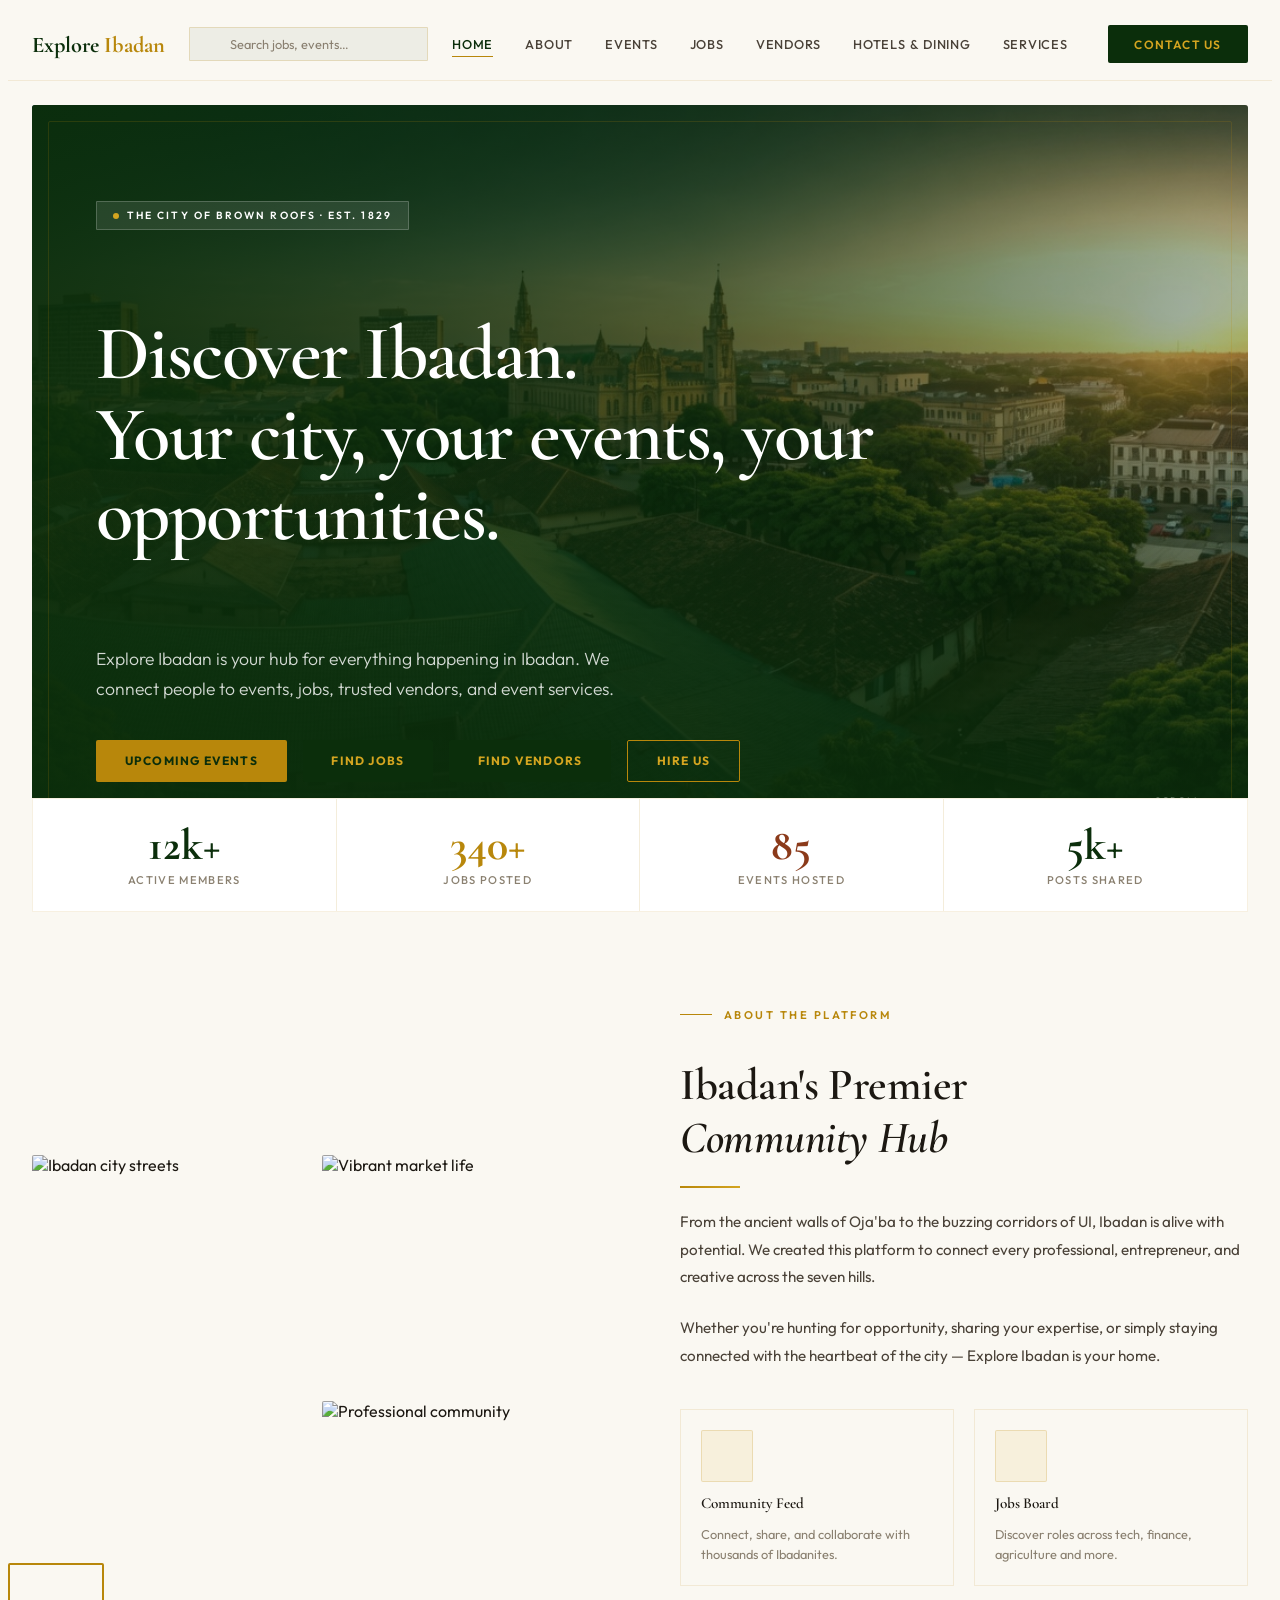
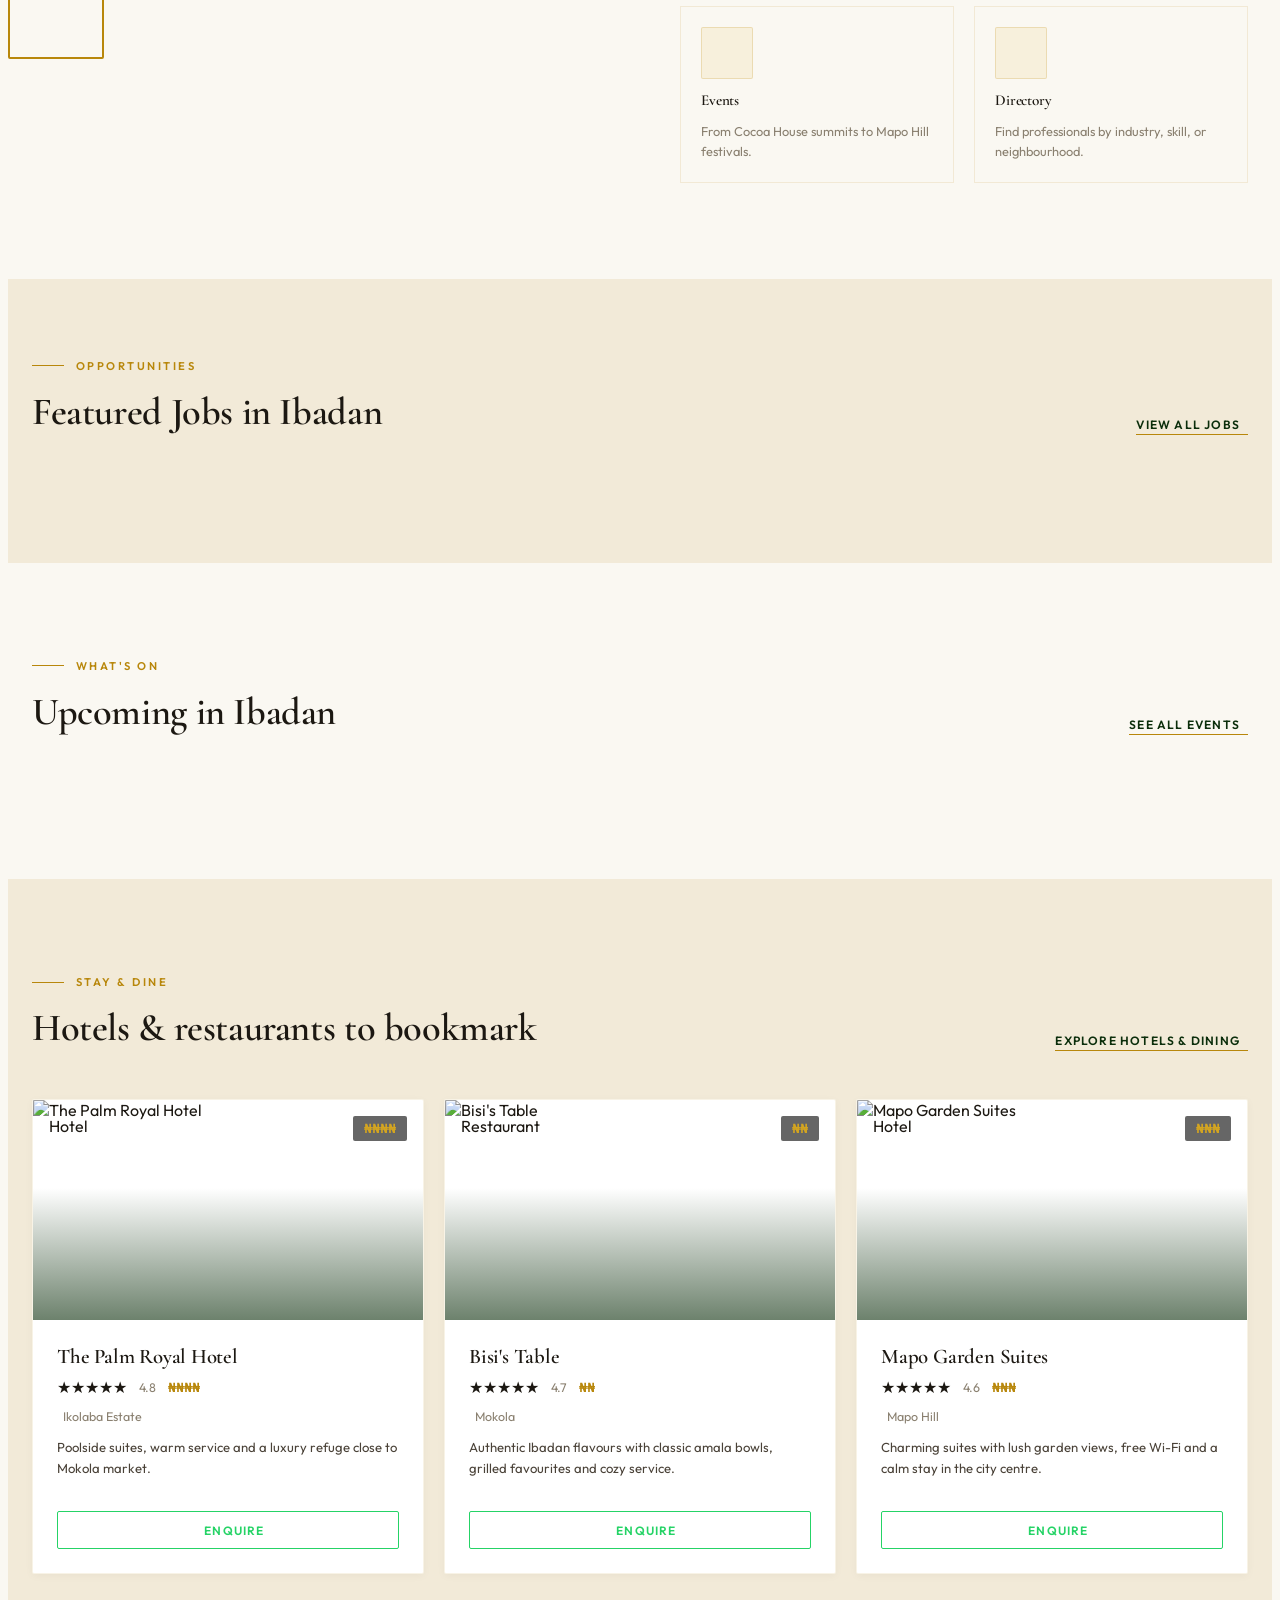
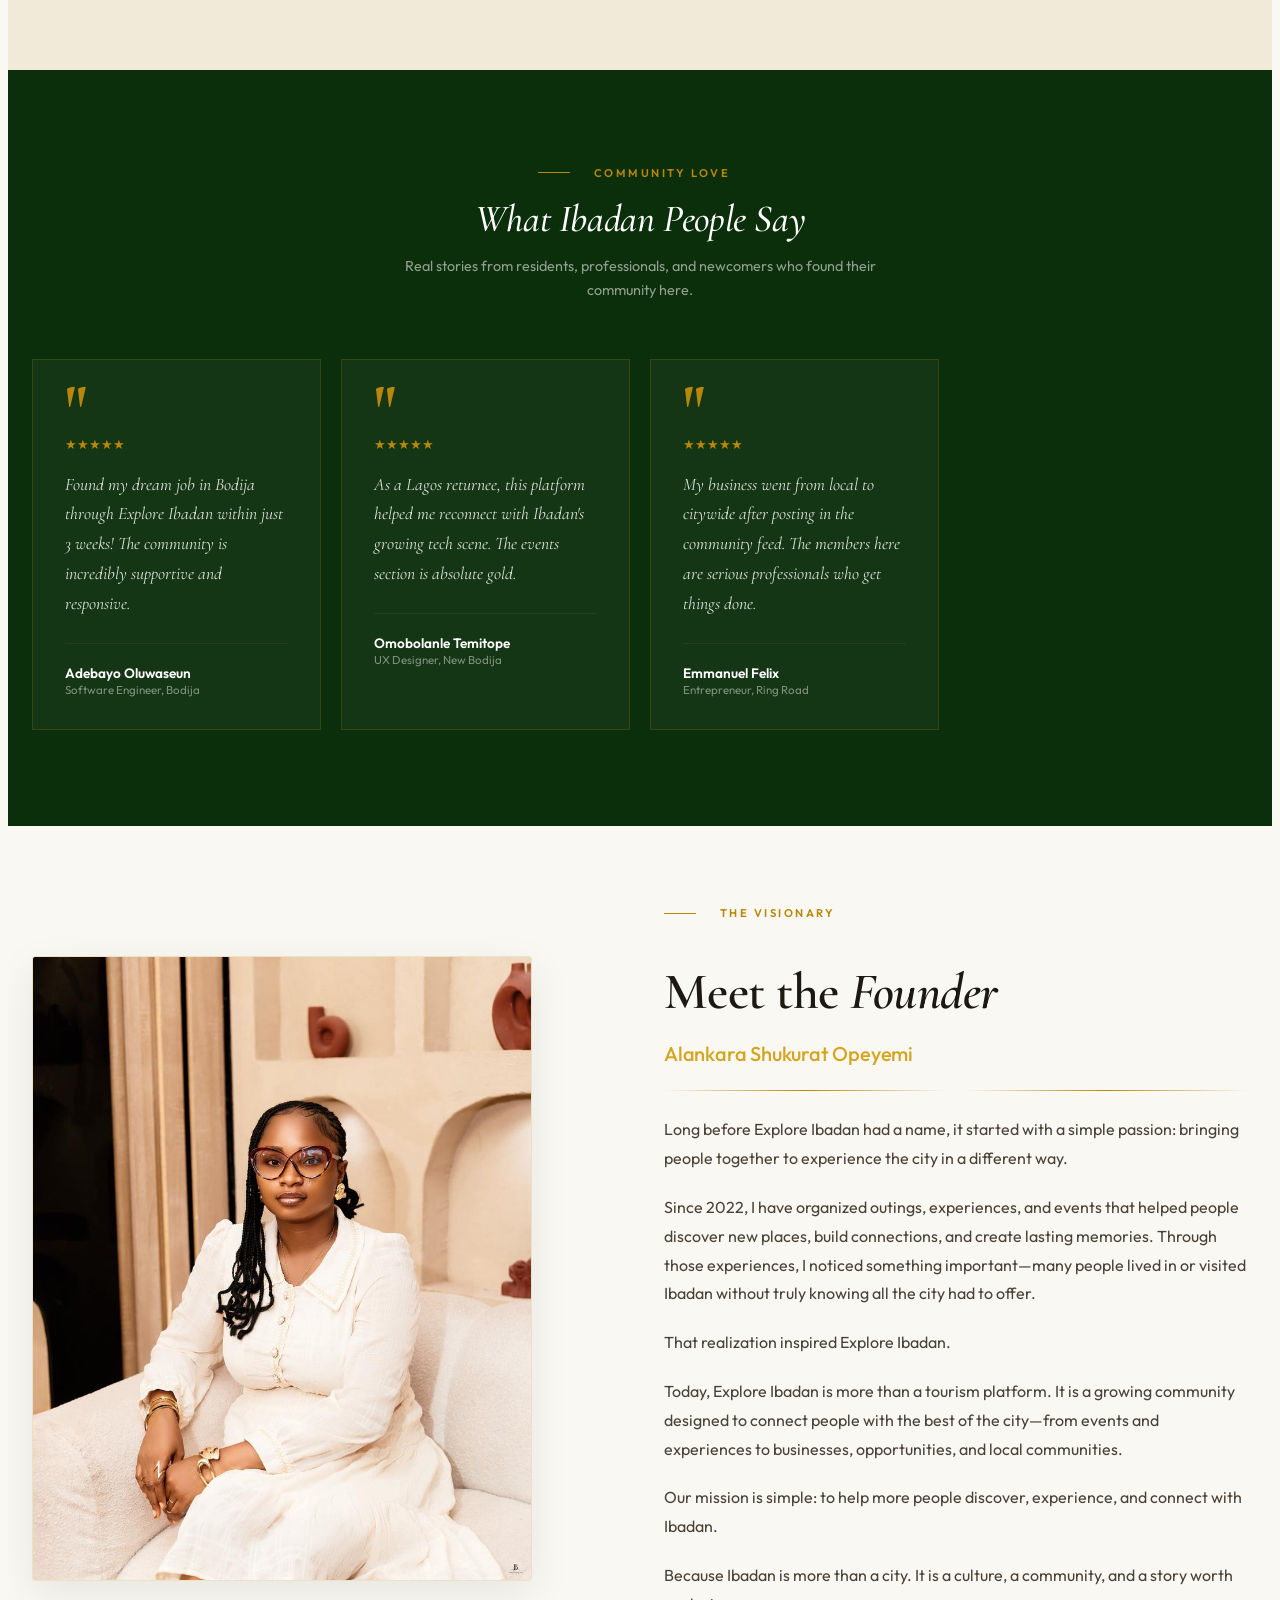
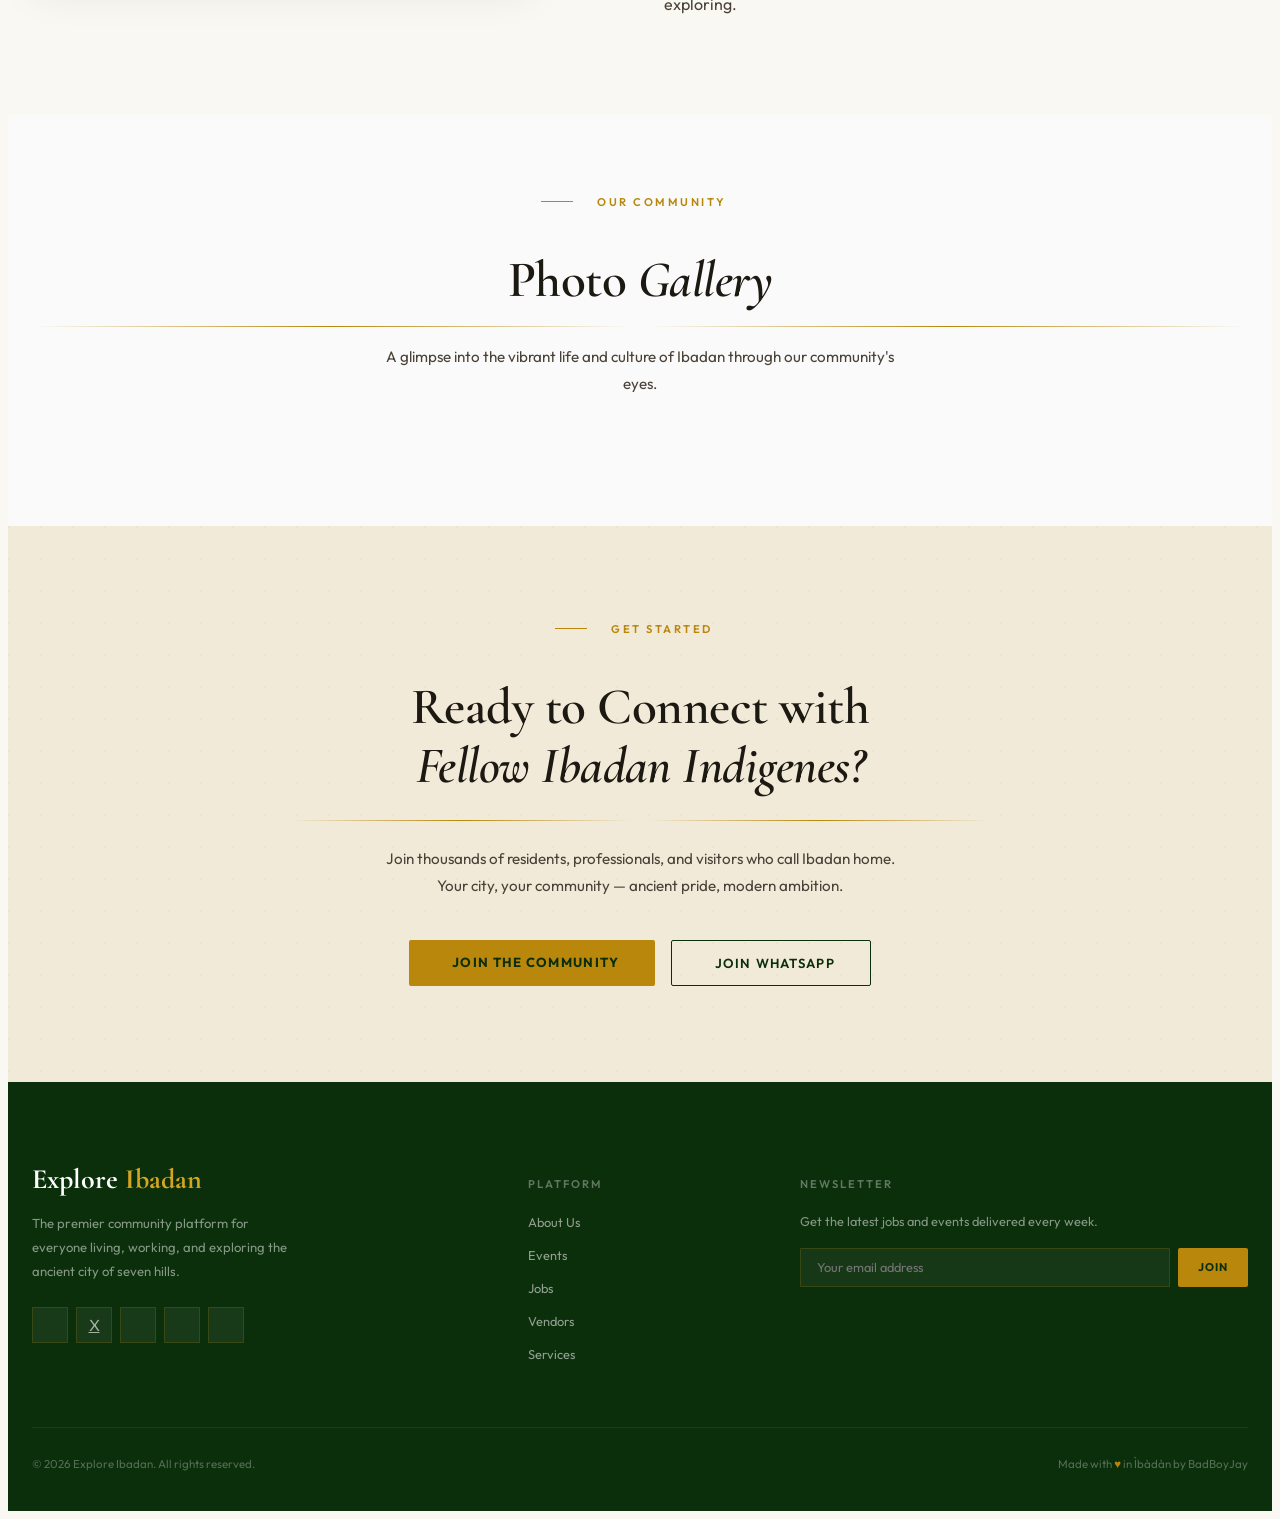
==== commit 67313a68: "last change" ====
--- a/index.html
+++ b/index.html
@@ -172,9 +172,6 @@
       align-items: center;
       gap: 0.5rem;
       background: var(--forest);
-  height: 100vh;
-  height: 100dvh;
-  width: 100vw;
       color: var(--gold-bright);
       font-family: 'Outfit', sans-serif;
       font-size: 0.75rem;
@@ -213,9 +210,6 @@
 
     .btn-ghost:hover {
       background: var(--forest);
-  height: 100vh;
-  height: 100dvh;
-  width: 100vw;
       color: var(--gold-bright);
     }
 
@@ -505,9 +499,6 @@
 
     .feature-card:hover .feature-icon-wrap {
       background: var(--forest);
-  height: 100vh;
-  height: 100dvh;
-  width: 100vw;
       color: var(--gold-bright);
       border-color: var(--forest);
     }
@@ -546,9 +537,6 @@
     /* ── FOOTER ── */
     .footer-bg {
       background: var(--forest);
-  height: 100vh;
-  height: 100dvh;
-  width: 100vw;
     }
 
     .footer-link {
@@ -568,9 +556,6 @@
       top: 0.75rem;
       left: 0.75rem;
       background: var(--forest);
-  height: 100vh;
-  height: 100dvh;
-  width: 100vw;
       color: #fff;
       padding: 0.4rem 0.75rem;
       text-align: center;
@@ -612,9 +597,6 @@
   position: fixed;
   inset: 0;
   background: var(--forest);
-  height: 100vh;
-  height: 100dvh;
-  width: 100vw;
   z-index: 300;
   opacity: 0;
   visibility: hidden;
@@ -854,10 +836,7 @@
 
       <!-- Hamburger -->
       <button id="menu-open"
-        style="background: var(--forest);
-  height: 100vh;
-  height: 100dvh;
-  width: 100vw;border:none;color:#fff;cursor:pointer;padding:0.5rem;border-radius:4px;"
+        style="background: var(--forest);border:none;color:#fff;cursor:pointer;padding:0.5rem;border-radius:4px;"
         class="hamburger-btn">
         <svg xmlns="http://www.w3.org/2000/svg" width="26" height="26" viewBox="0 0 24 24" fill="none" stroke="currentColor" stroke-width="2" stroke-linecap="round" stroke-linejoin="round"><path d="M4 7h16M4 12h16M4 17h16"/></svg>
       </button>
@@ -909,15 +888,9 @@
 
           <div style="display:flex;gap:1rem;flex-wrap:wrap;animation:heroIn 1s cubic-bezier(0.22,1,0.36,1) 0.7s both;">
             <a href="events.html" class="btn-gold">Upcoming Events</a>
-            <a href="jobs.html" class="btn-gold" style="background: var(--forest);
-  height: 100vh;
-  height: 100dvh;
-  width: 100vw;color:var(--gold-bright);">Find
+            <a href="jobs.html" class="btn-gold" style="background: var(--forest);color:var(--gold-bright);">Find
               Jobs</a>
-            <a href="vendors.html" class="btn-gold" style="background: var(--forest);
-  height: 100vh;
-  height: 100dvh;
-  width: 100vw;color:var(--gold-bright);">Find
+            <a href="vendors.html" class="btn-gold" style="background: var(--forest);color:var(--gold-bright);">Find
               Vendors</a>
             <a href="contact.html" class="btn-gold"
               style="background:transparent;border:1px solid var(--gold);color:var(--gold-bright);">Hire Us</a>
@@ -1141,10 +1114,7 @@
 
 
     <!-- ── TESTIMONIALS ── -->
-    <section style="padding:6rem 1.5rem;background: var(--forest);
-  height: 100vh;
-  height: 100dvh;
-  width: 100vw;">
+    <section style="padding:6rem 1.5rem;background: var(--forest);">
       <div style="max-width:1280px;margin:0 auto;">
         <div class="reveal" style="text-align:center;margin-bottom:3.5rem;">
           <span class="eyebrow" style="color:var(--gold);justify-content:center;margin-bottom:1rem;">
@@ -1445,10 +1415,7 @@
   </main>
 
   <!-- ═══════ FOOTER ═══════ -->
-  <footer class="footer-bg" style="background: var(--forest);
-  height: 100vh;
-  height: 100dvh;
-  width: 100vw;padding:5rem 1.5rem 2.5rem;">
+  <footer class="footer-bg" style="background: var(--forest);padding:5rem 1.5rem 2.5rem;">
     <div style="max-width:1280px;margin:0 auto;">
       <!-- Top grid -->
       <div style="display:grid;grid-template-columns:2fr 1fr 2fr;gap:3rem;margin-bottom:4rem;">
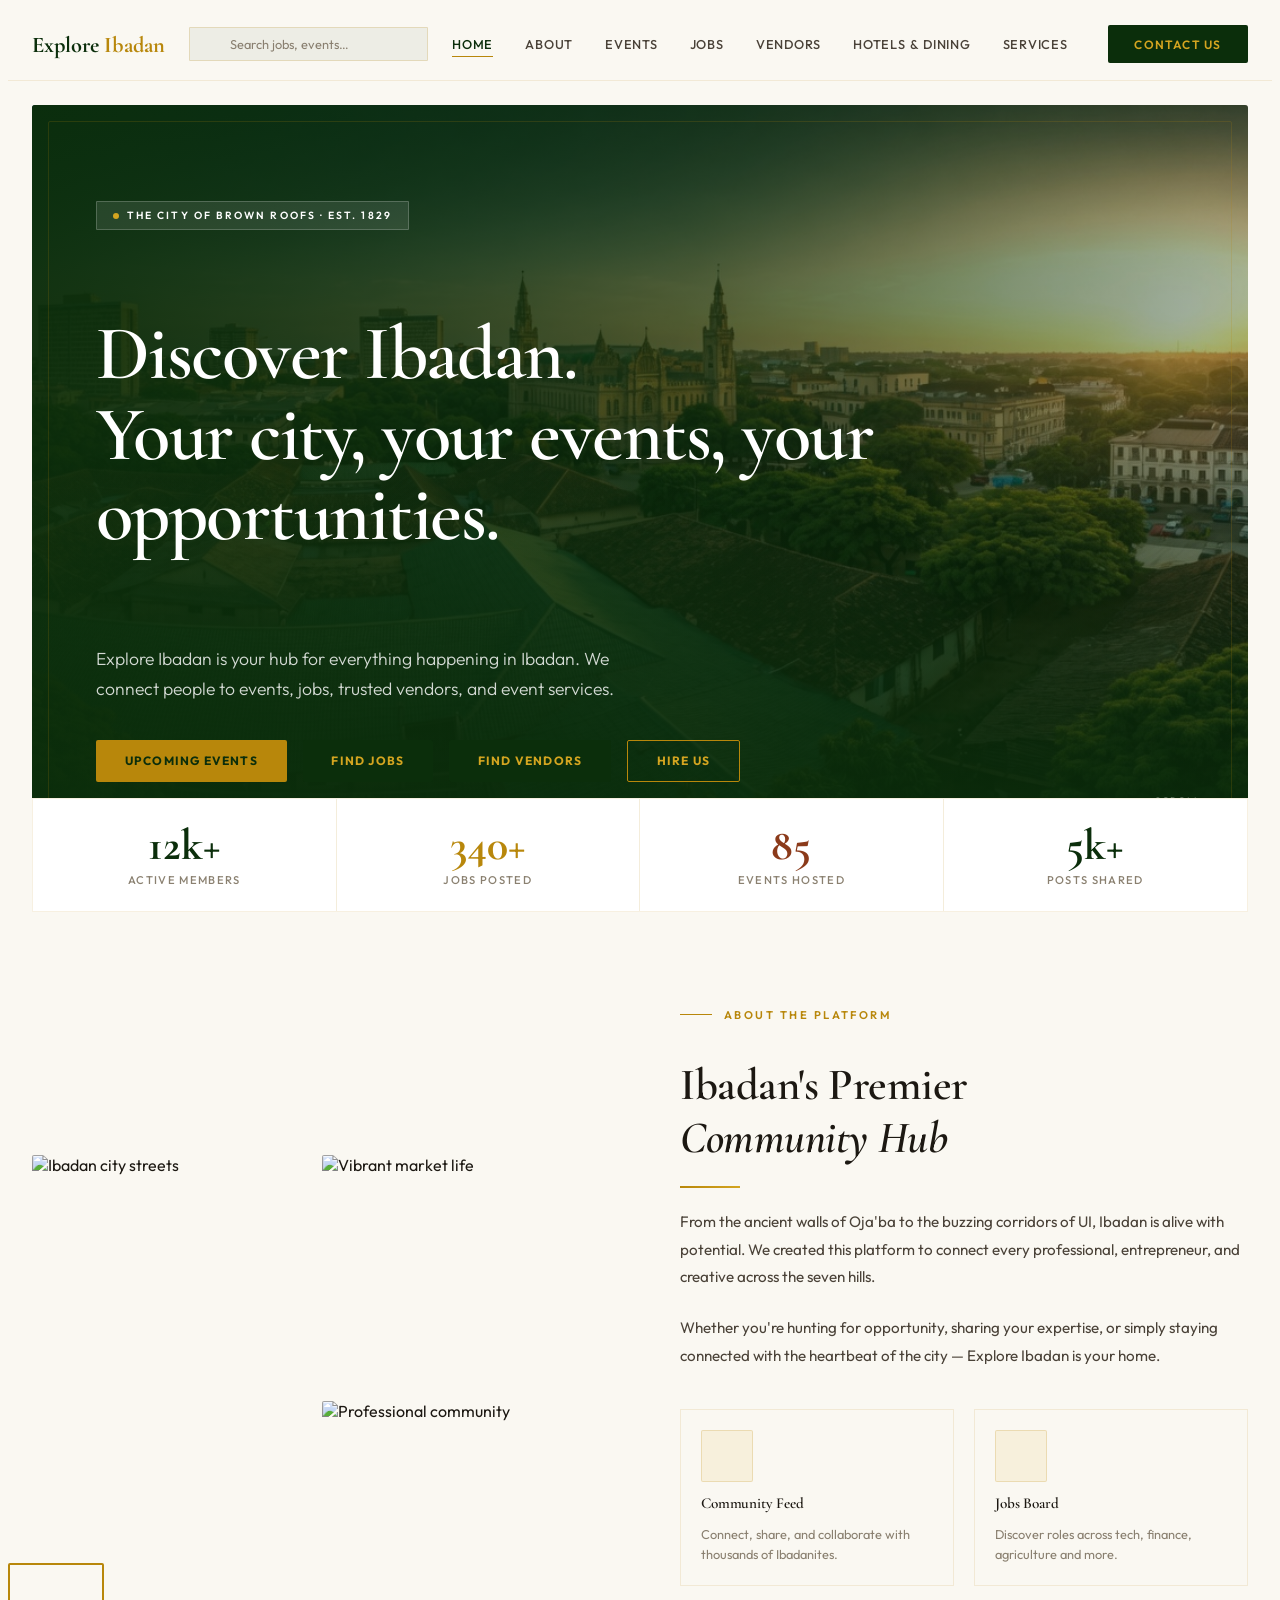
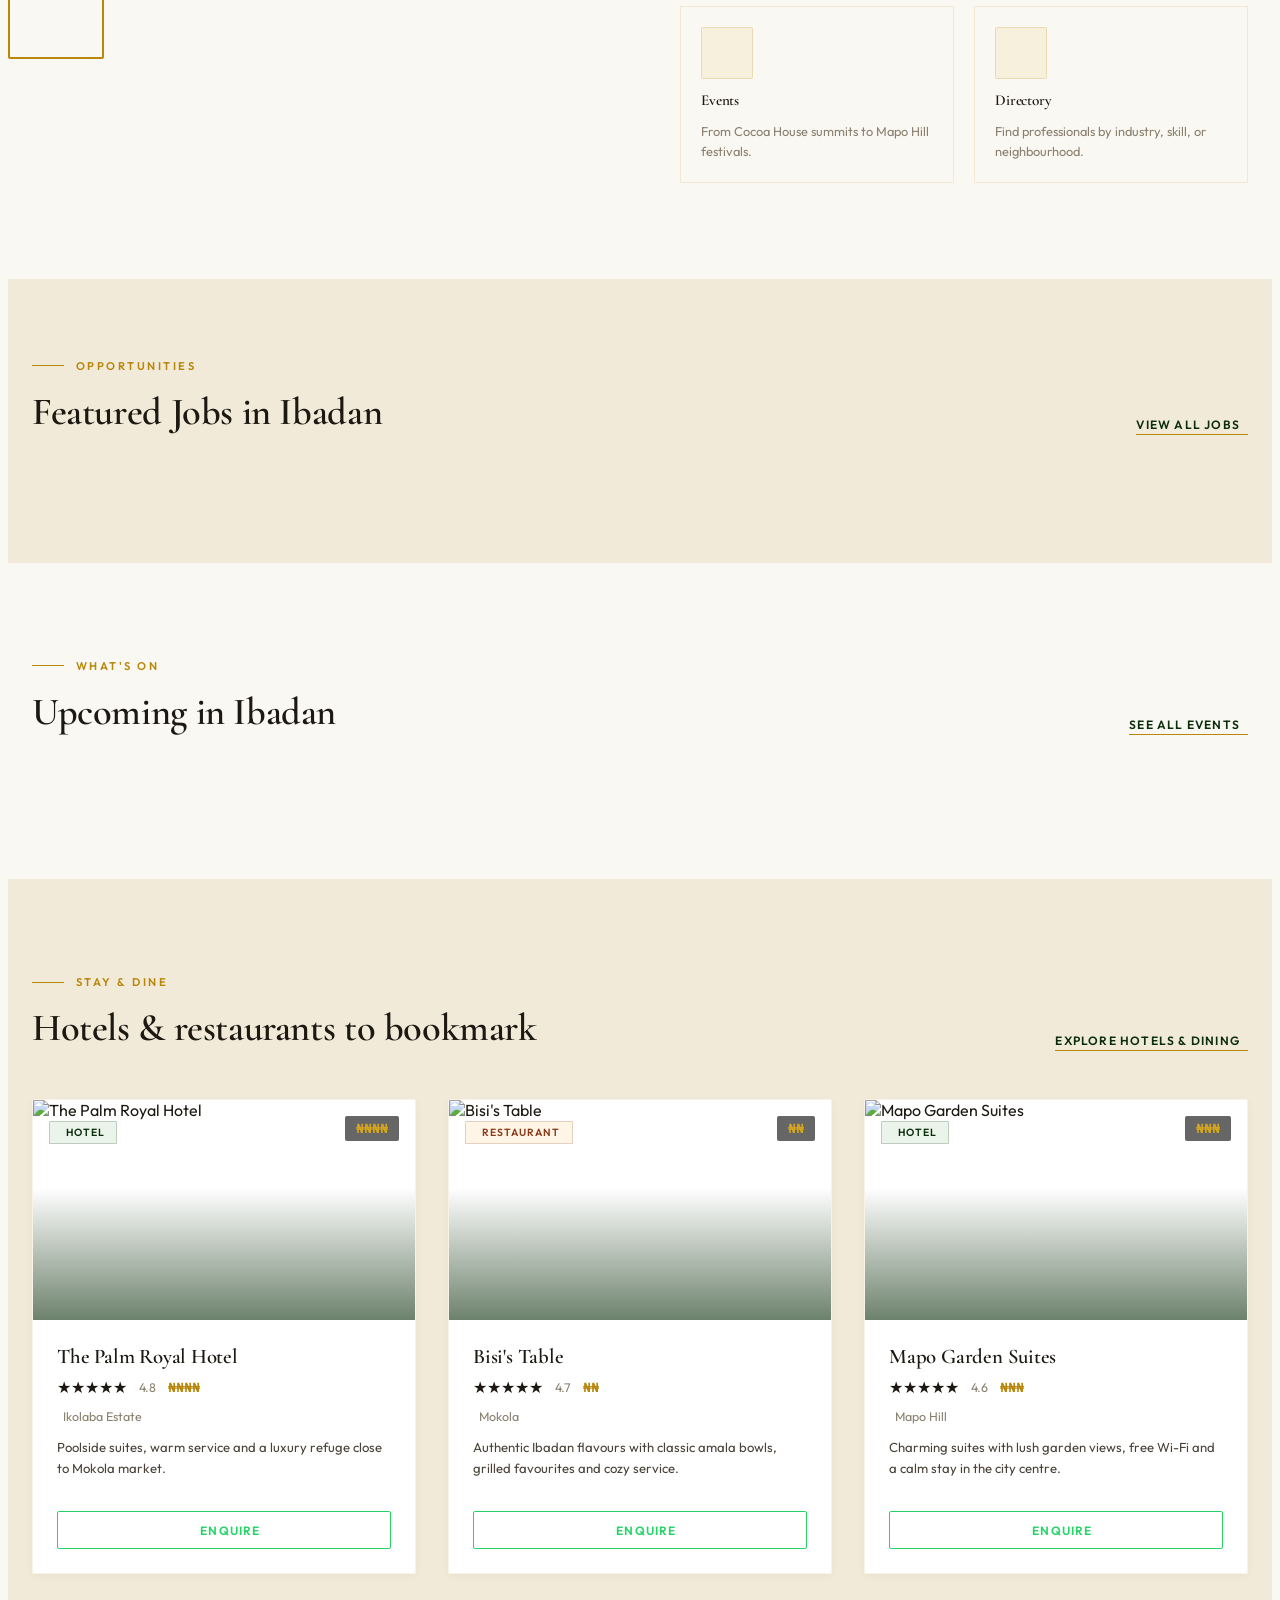
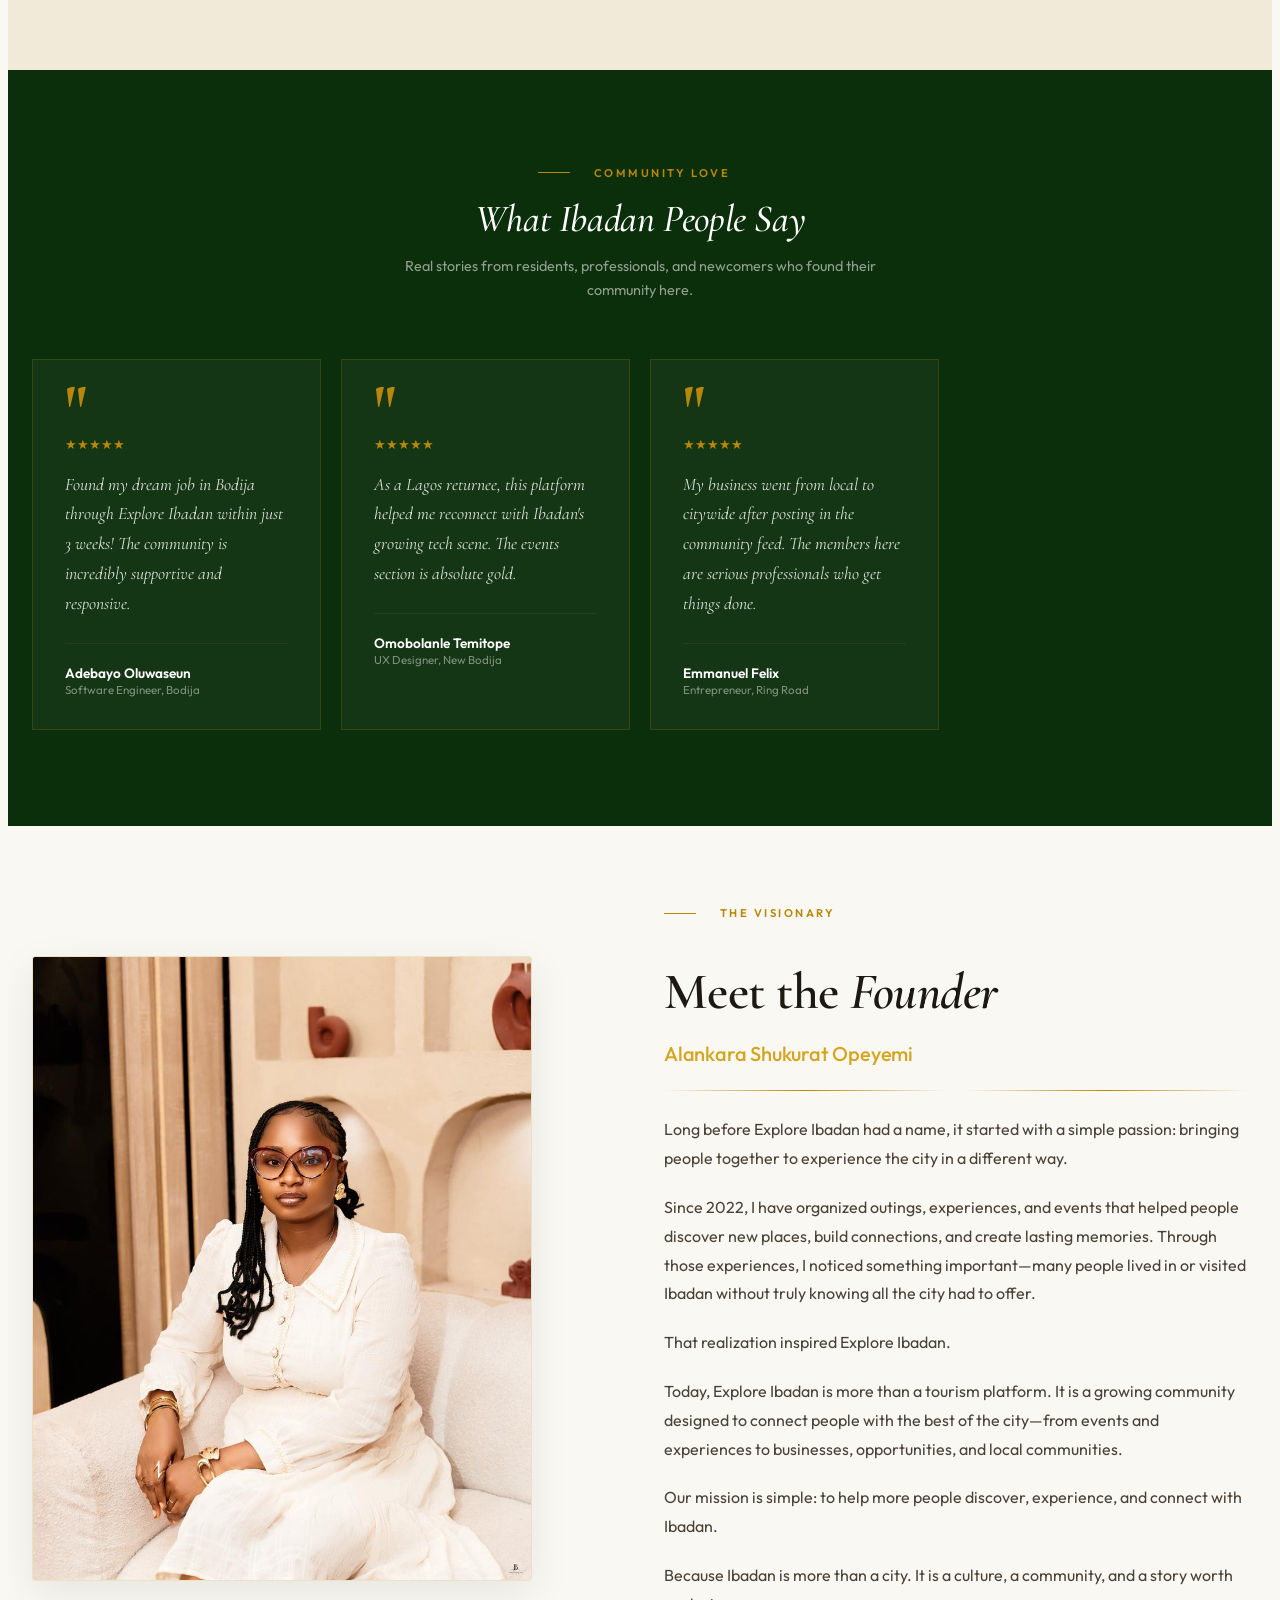
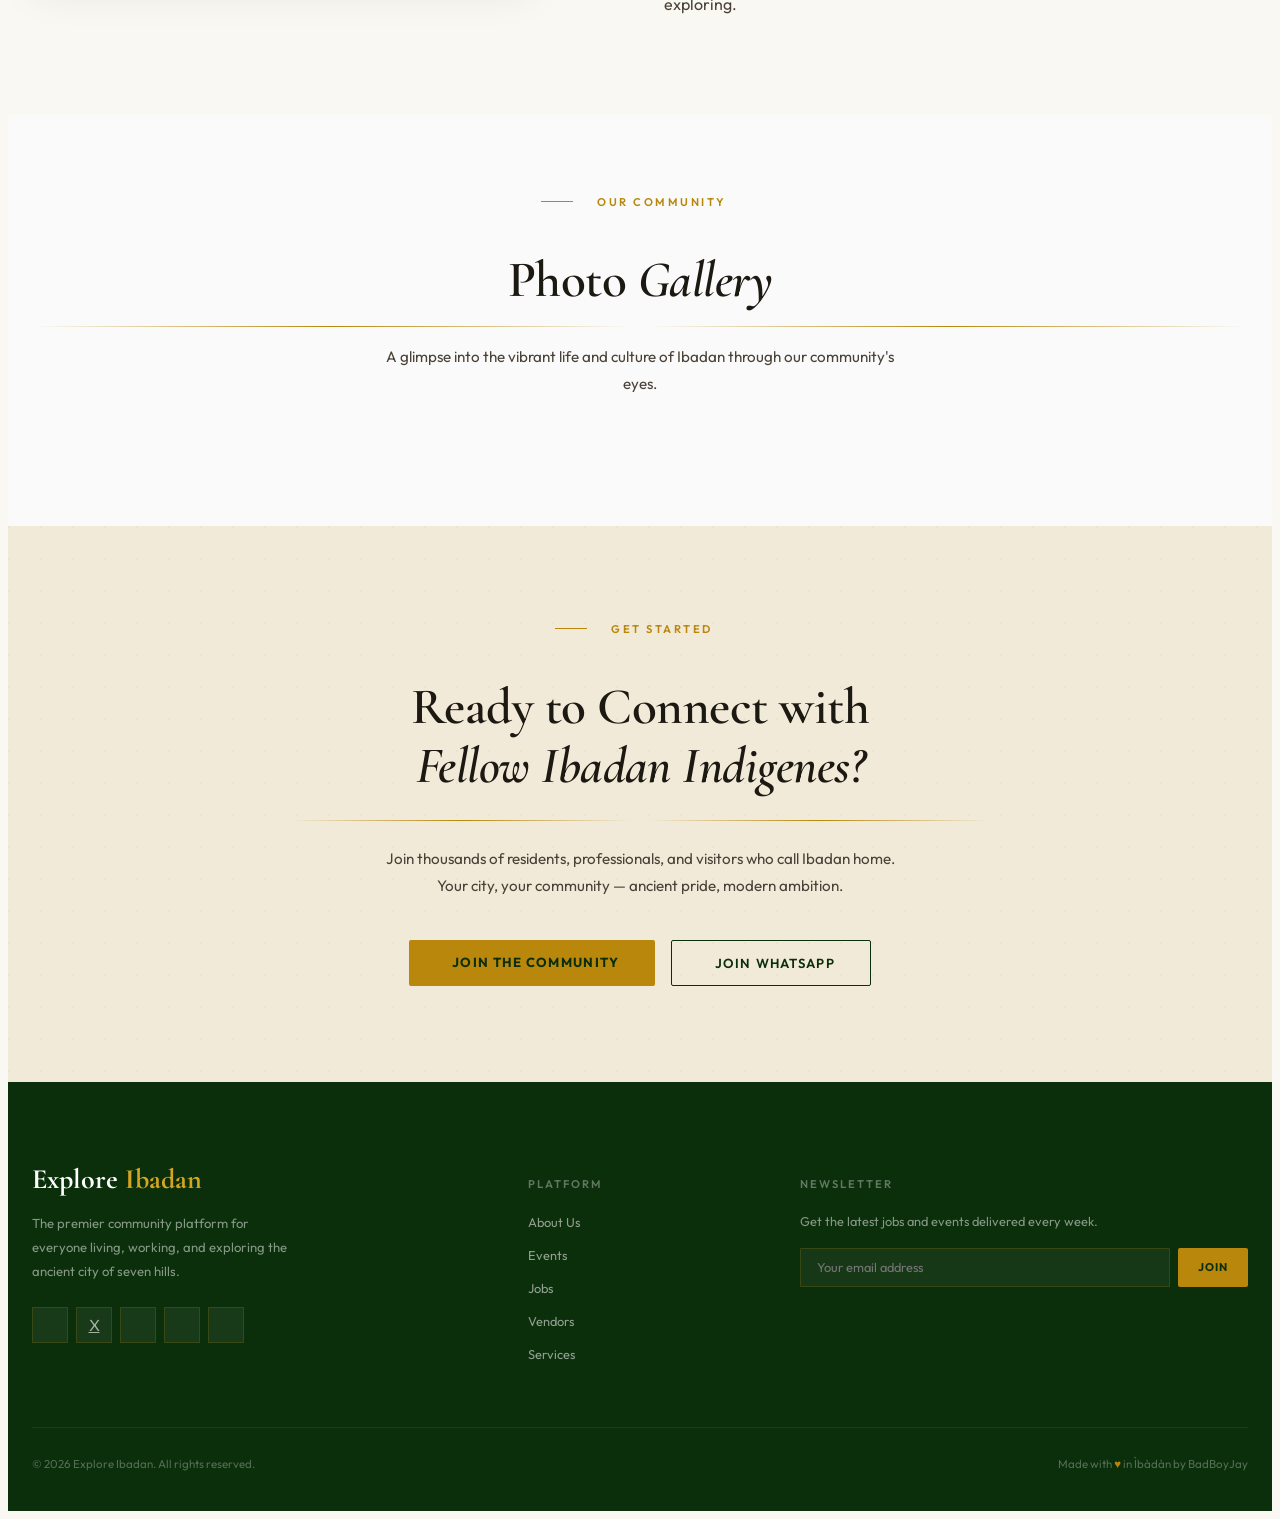
==== commit 7ea8e162: "changes" ====
--- a/index.html
+++ b/index.html
@@ -371,6 +371,31 @@
       margin-top: 0.35rem;
     }
 
+    /* ── TYPE BADGE ── */
+    .type-badge {
+      display: inline-flex;
+      align-items: center;
+      gap: 0.3rem;
+      font-size: 0.65rem;
+      font-weight: 600;
+      text-transform: uppercase;
+      letter-spacing: 0.1em;
+      padding: 0.25rem 0.7rem;
+      border-radius: 1px;
+    }
+
+    .type-badge.hotel {
+      background: #EBF4EB;
+      color: var(--forest);
+      border: 1px solid rgba(11, 46, 11, 0.2);
+    }
+
+    .type-badge.restaurant {
+      background: #FFF5E6;
+      color: var(--terra);
+      border: 1px solid rgba(139, 58, 26, 0.2);
+    }
+
     /* ── HERO ── */
     .hero-badge {
       display: inline-flex;
@@ -594,44 +619,44 @@
 
     /* ── MOBILE MENU ── */
     #mobile-menu {
-  position: fixed;
-  inset: 0;
-  background: var(--forest);
-  z-index: 300;
-  opacity: 0;
-  visibility: hidden;
-  pointer-events: none;
-  transition: opacity 0.15s ease-out, visibility 0.15s;
-  display: flex;
-  flex-direction: column;
-  align-items: center;
-  justify-content: center;
-  padding: 2rem;
-}
-
-#mobile-menu.open {
-  opacity: 1;
-  visibility: visible;
-  pointer-events: auto;
-}
-
-.mobile-menu-link {
-  font-family: 'Cormorant Garamond', serif;
-  font-size: 2.5rem;
-  font-weight: 500;
-  color: rgba(255, 255, 255, 0.75);
-  text-decoration: none;
-  display: block;
-  margin: 0.6rem 0;
-  transition: color 0.3s ease, transform 0.3s ease;
-  text-align: center;
-}
-
-.mobile-menu-link:hover,
-.mobile-menu-link.active {
-  color: var(--gold-bright);
-  transform: scale(1.05);
-}
+      position: fixed;
+      inset: 0;
+      background: var(--forest);
+      z-index: 300;
+      opacity: 0;
+      visibility: hidden;
+      pointer-events: none;
+      transition: opacity 0.15s ease-out, visibility 0.15s;
+      display: flex;
+      flex-direction: column;
+      align-items: center;
+      justify-content: center;
+      padding: 2rem;
+    }
+
+    #mobile-menu.open {
+      opacity: 1;
+      visibility: visible;
+      pointer-events: auto;
+    }
+
+    .mobile-menu-link {
+      font-family: 'Cormorant Garamond', serif;
+      font-size: 2.5rem;
+      font-weight: 500;
+      color: rgba(255, 255, 255, 0.75);
+      text-decoration: none;
+      display: block;
+      margin: 0.6rem 0;
+      transition: color 0.3s ease, transform 0.3s ease;
+      text-align: center;
+    }
+
+    .mobile-menu-link:hover,
+    .mobile-menu-link.active {
+      color: var(--gold-bright);
+      transform: scale(1.05);
+    }
 
     /* ── SEARCH ── */
     .search-input {
@@ -793,17 +818,18 @@
 
   <!-- ═══════ MOBILE FULL-SCREEN MENU ═══════ -->
   <div id="mobile-menu">
-  <button id="menu-close" style="position:absolute;top:1.5rem;right:1.5rem;background:rgba(255,255,255,0.1);border:1px solid rgba(184,135,11,0.2);color:var(--gold-bright);font-size:1.4rem;cursor:pointer;width:40px;height:40px;border-radius:50%;display:flex;align-items:center;justify-content:center;transition:all 0.3s;">✕</button>
-
-  <a href="index.html" class="mobile-menu-link active">Home</a>
-  <a href="about.html" class="mobile-menu-link">About Us</a>
-  <a href="events.html" class="mobile-menu-link">Events</a>
-  <a href="jobs.html" class="mobile-menu-link">Jobs</a>
-  <a href="vendors.html" class="mobile-menu-link">Vendors</a>
-  <a href="hotels-restaurants.html" class="mobile-menu-link">Hotels & Dining</a>
-  <a href="services.html" class="mobile-menu-link">Services</a>
-  <a href="contact.html" class="btn-gold" style="margin-top:2rem;">Contact Us</a>
-</div>
+    <button id="menu-close"
+      style="position:absolute;top:1.5rem;right:1.5rem;background:rgba(255,255,255,0.1);border:1px solid rgba(184,135,11,0.2);color:var(--gold-bright);font-size:1.4rem;cursor:pointer;width:40px;height:40px;border-radius:50%;display:flex;align-items:center;justify-content:center;transition:all 0.3s;">✕</button>
+
+    <a href="index.html" class="mobile-menu-link active">Home</a>
+    <a href="about.html" class="mobile-menu-link">About Us</a>
+    <a href="events.html" class="mobile-menu-link">Events</a>
+    <a href="jobs.html" class="mobile-menu-link">Jobs</a>
+    <a href="vendors.html" class="mobile-menu-link">Vendors</a>
+    <a href="hotels-restaurants.html" class="mobile-menu-link">Hotels & Dining</a>
+    <a href="services.html" class="mobile-menu-link">Services</a>
+    <a href="contact.html" class="btn-gold" style="margin-top:2rem;">Contact Us</a>
+  </div>
 
   <!-- ═══════ HEADER ═══════ -->
   <header id="site-header">
@@ -838,7 +864,10 @@
       <button id="menu-open"
         style="background: var(--forest);border:none;color:#fff;cursor:pointer;padding:0.5rem;border-radius:4px;"
         class="hamburger-btn">
-        <svg xmlns="http://www.w3.org/2000/svg" width="26" height="26" viewBox="0 0 24 24" fill="none" stroke="currentColor" stroke-width="2" stroke-linecap="round" stroke-linejoin="round"><path d="M4 7h16M4 12h16M4 17h16"/></svg>
+        <svg xmlns="http://www.w3.org/2000/svg" width="26" height="26" viewBox="0 0 24 24" fill="none"
+          stroke="currentColor" stroke-width="2" stroke-linecap="round" stroke-linejoin="round">
+          <path d="M4 7h16M4 12h16M4 17h16" />
+        </svg>
       </button>
     </div>
   </header>
@@ -1106,7 +1135,7 @@
         </div>
 
         <div id="home-hr-container" class="reveal"
-          style="display:grid;grid-template-columns:repeat(3,1fr);gap:1.25rem;align-items:stretch;">
+          style="display:grid;grid-template-columns:repeat(auto-fill, minmax(300px, 1fr));gap:2rem;align-items:stretch;">
           <!-- Dynamic Hotels & Restaurants will load here -->
         </div>
       </div>
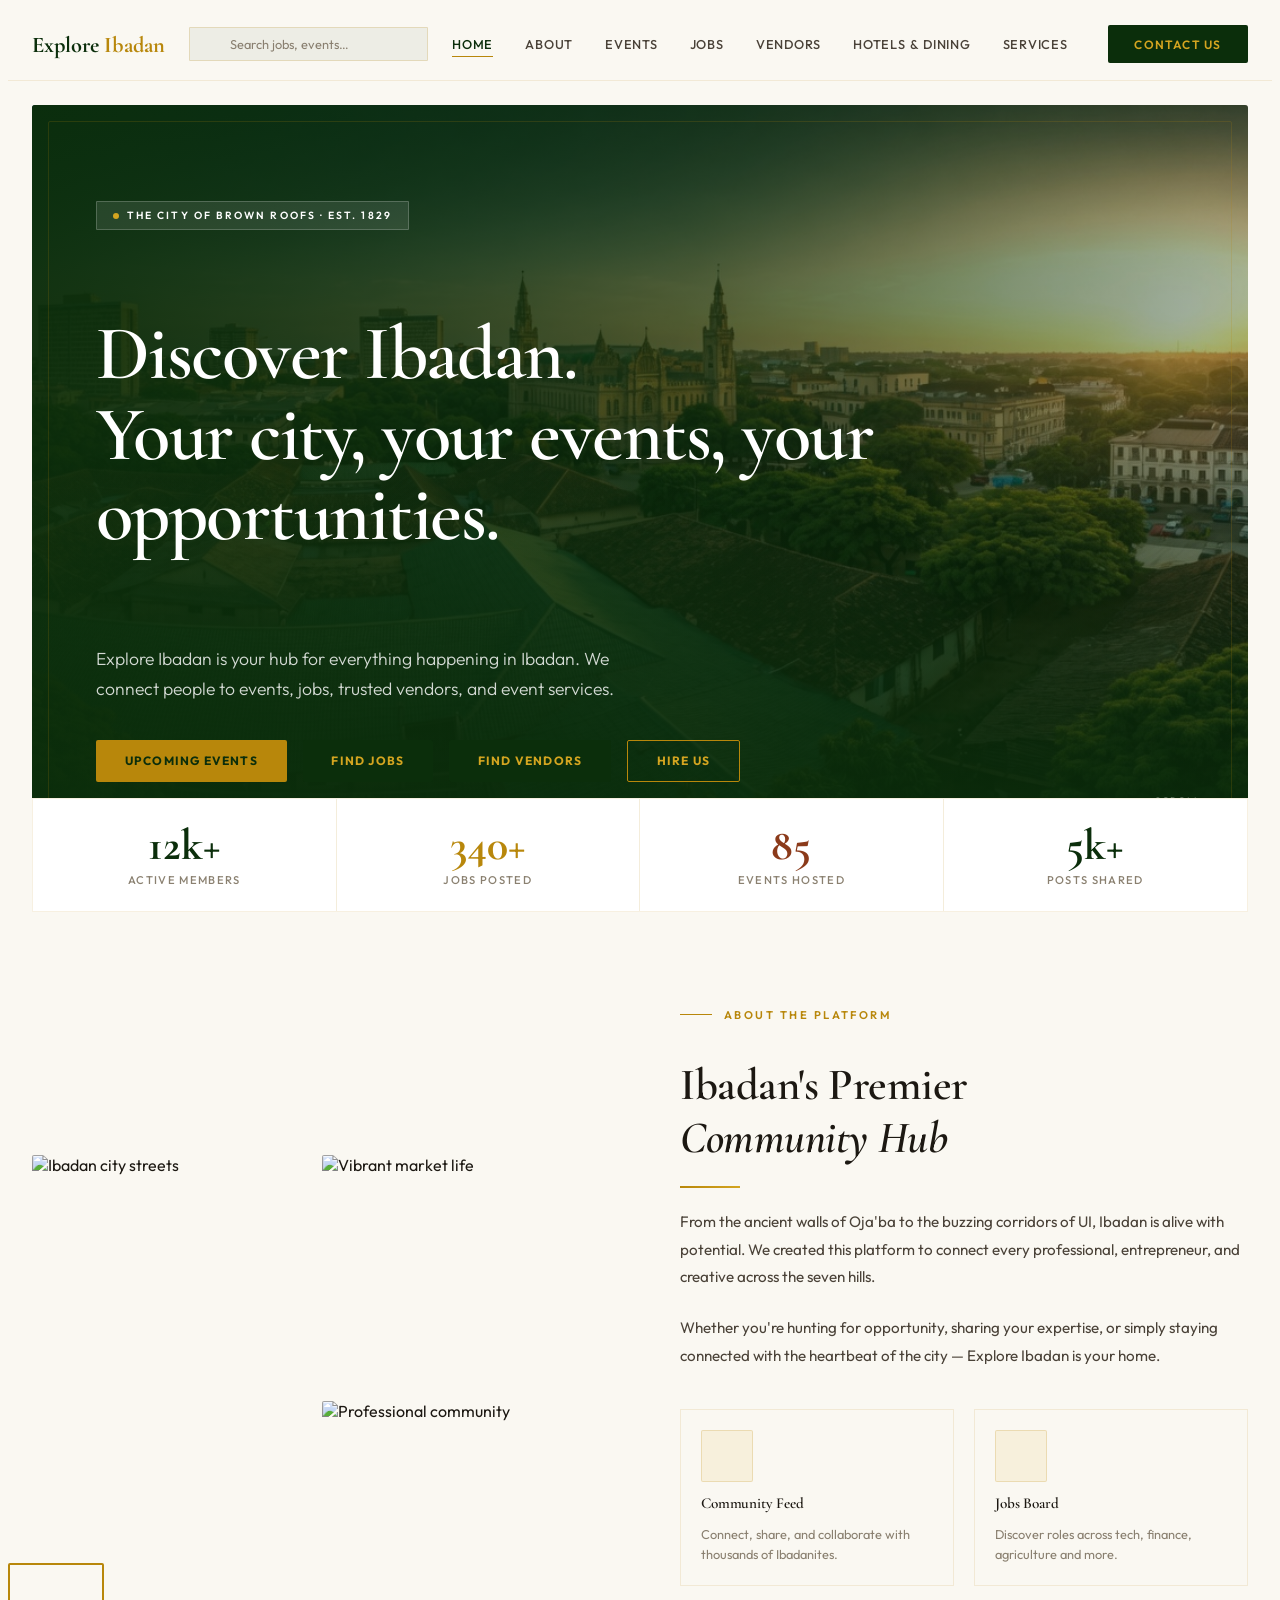
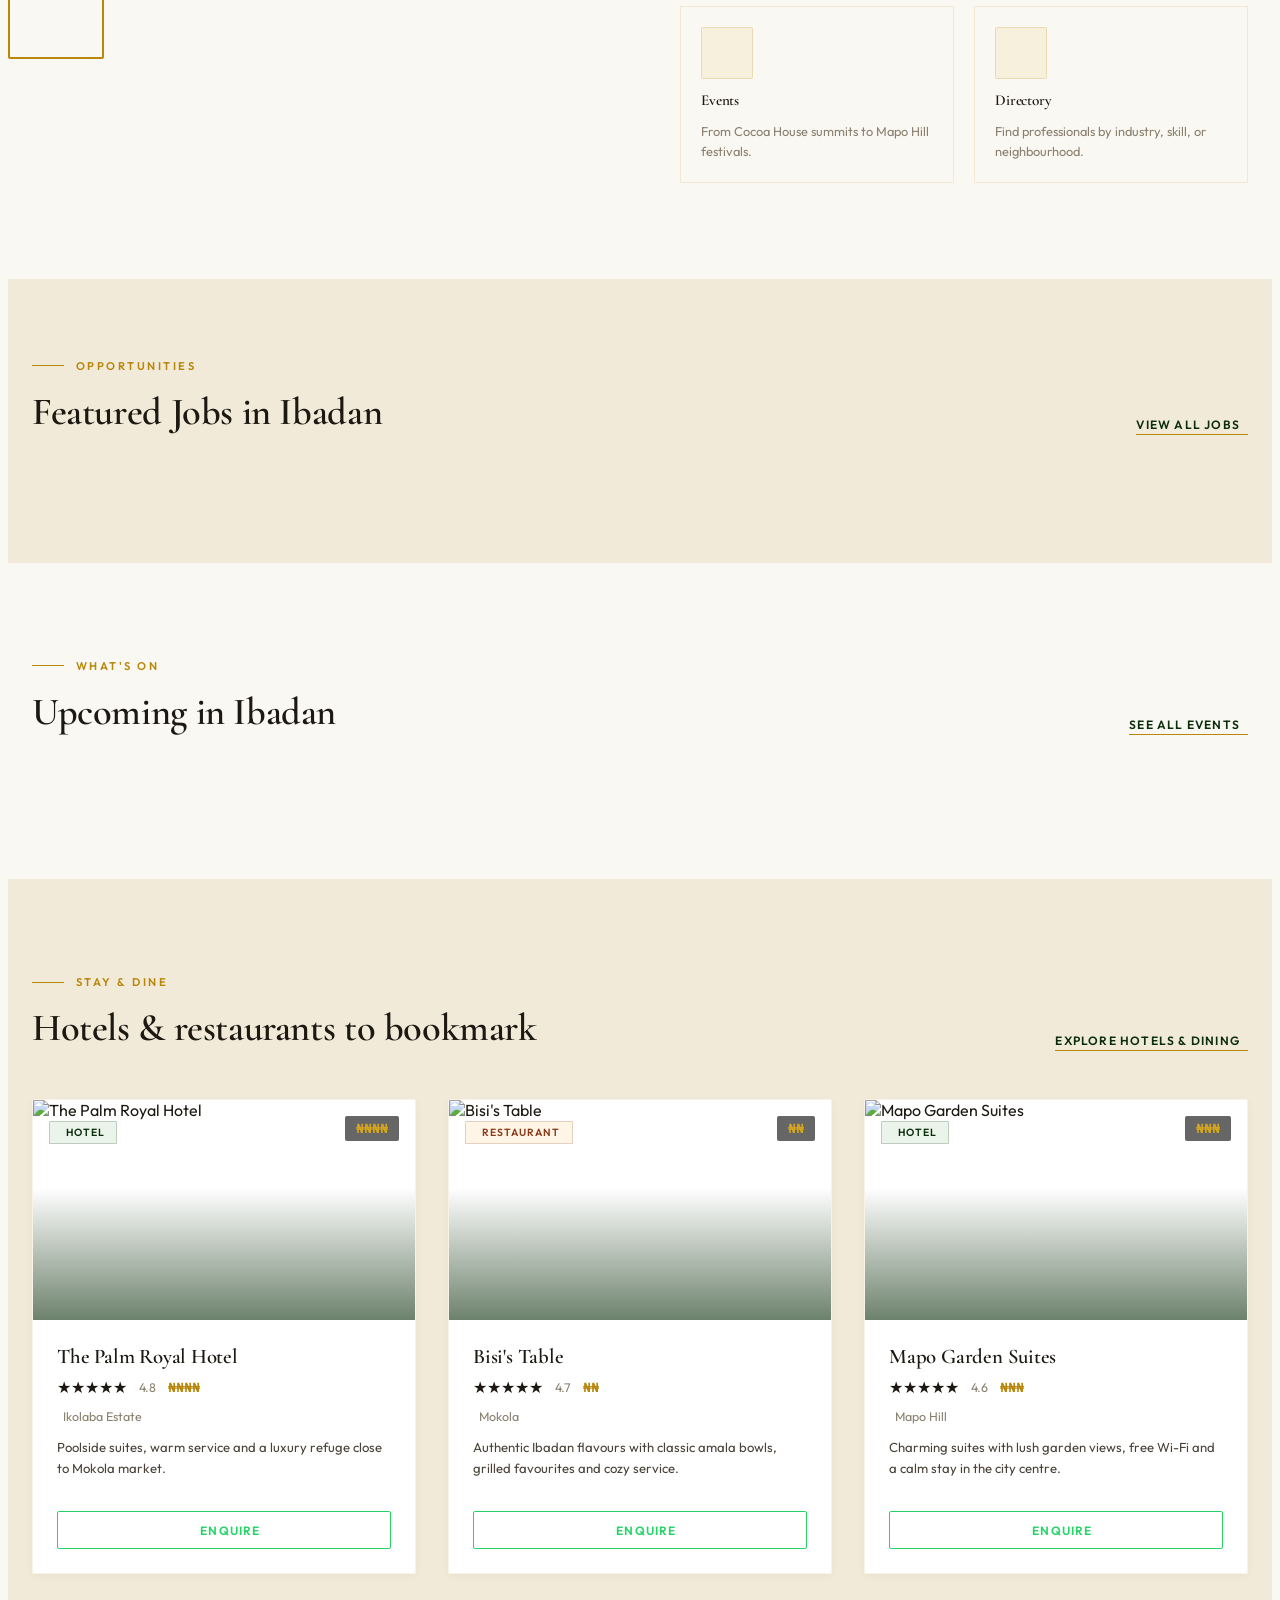
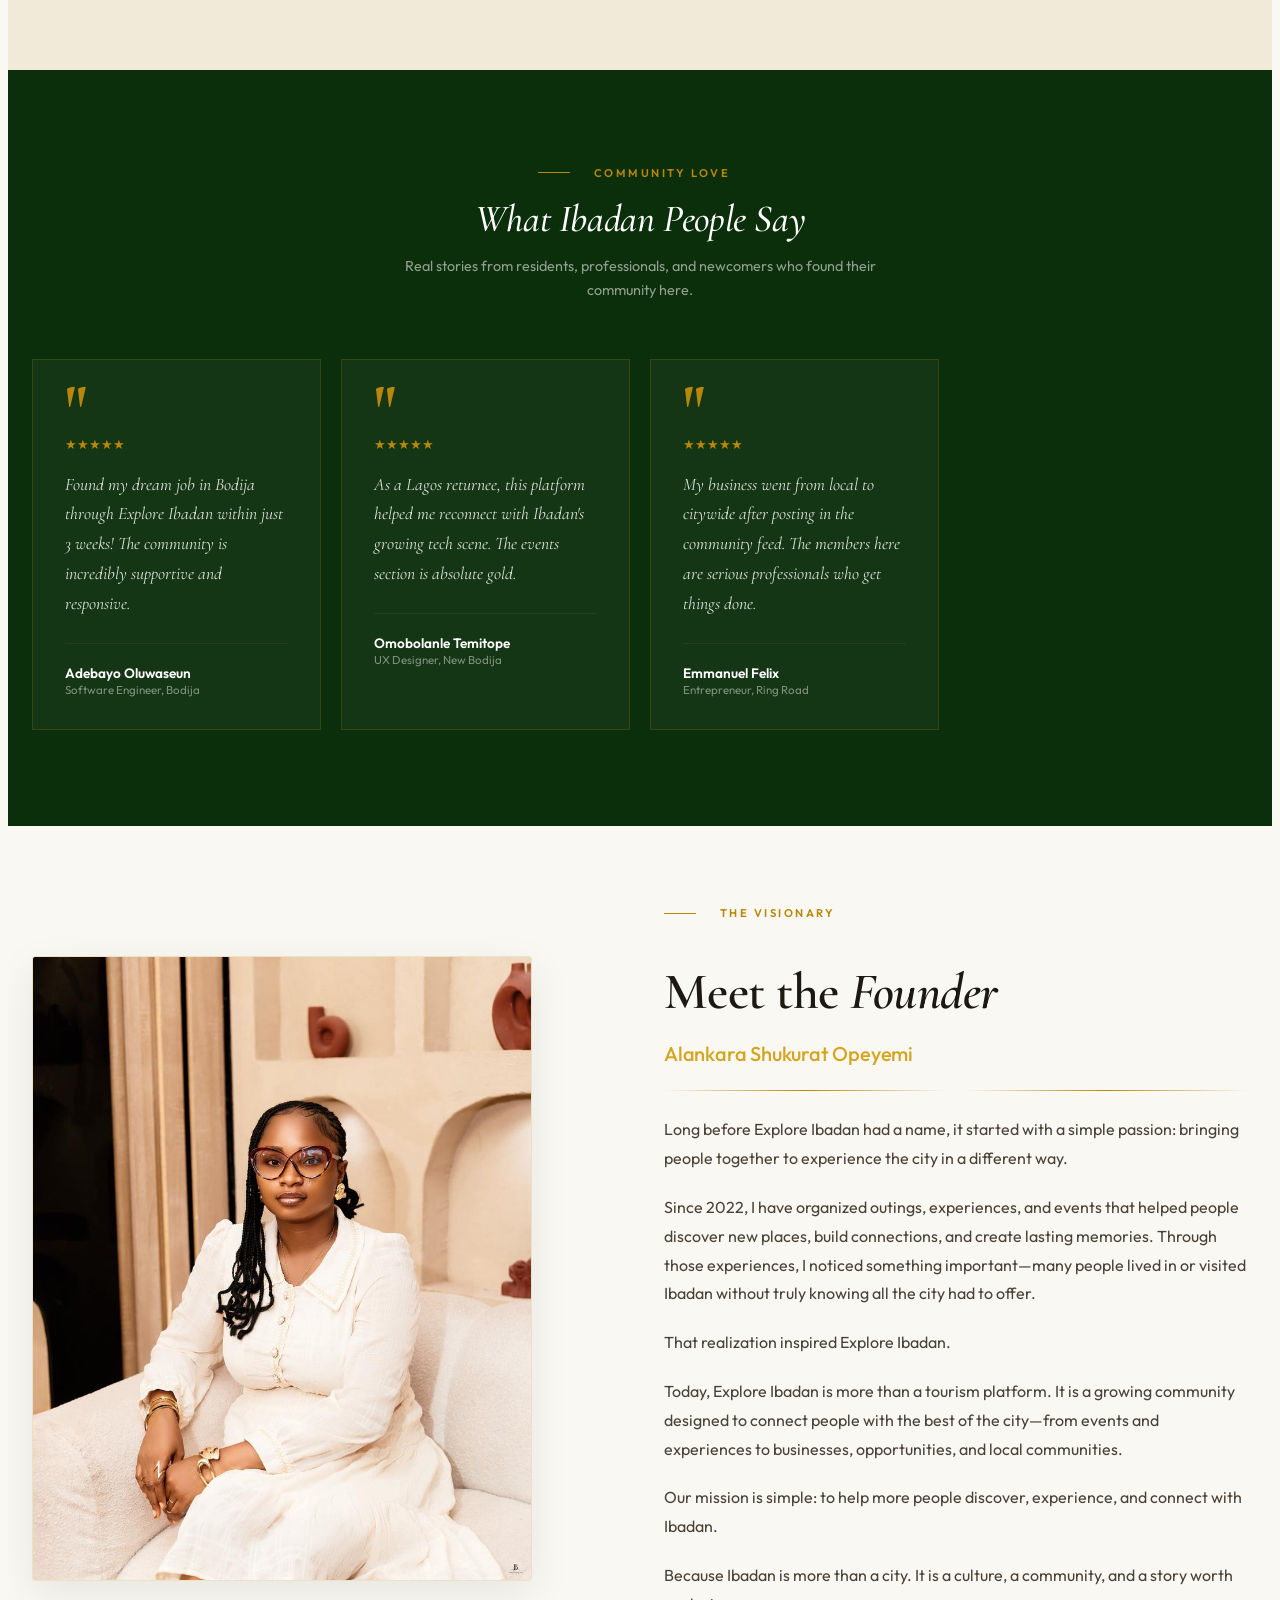
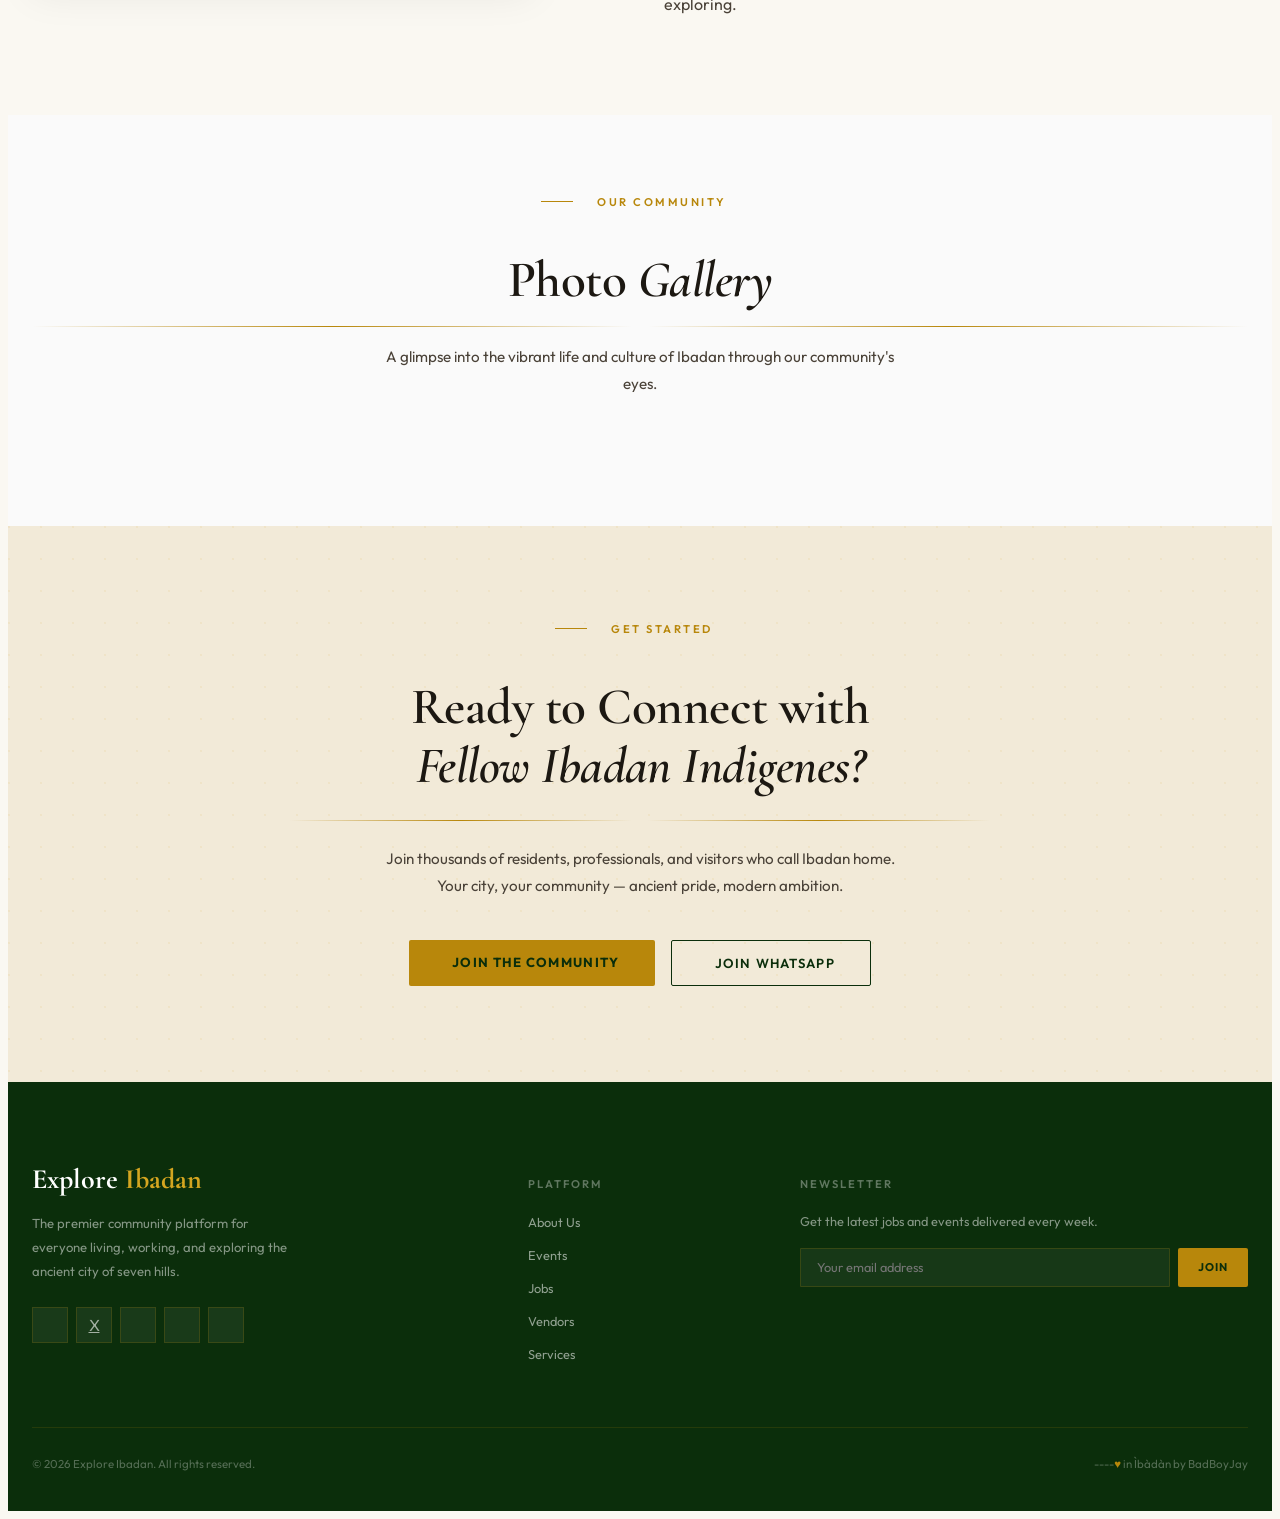
==== commit 14549af5: "live" ====
--- a/index.html
+++ b/index.html
@@ -1524,7 +1524,7 @@
         style="border-top:1px solid rgba(184,135,11,0.15);padding-top:1.75rem;display:flex;justify-content:space-between;align-items:center;flex-wrap:wrap;gap:0.75rem;">
         <p style="font-size:0.72rem;color:rgba(255,255,255,0.3);margin:0;">© 2026 Explore Ibadan. All rights reserved.
         </p>
-        <p style="font-size:0.72rem;color:rgba(255,255,255,0.3);margin:0;">Made with <span
+        <p style="font-size:0.72rem;color:rgba(255,255,255,0.3);margin:0;">----<span
             style="color:var(--gold);">♥</span> in Ìbàdàn by BadBoyJay</p>
       </div>
     </div>
